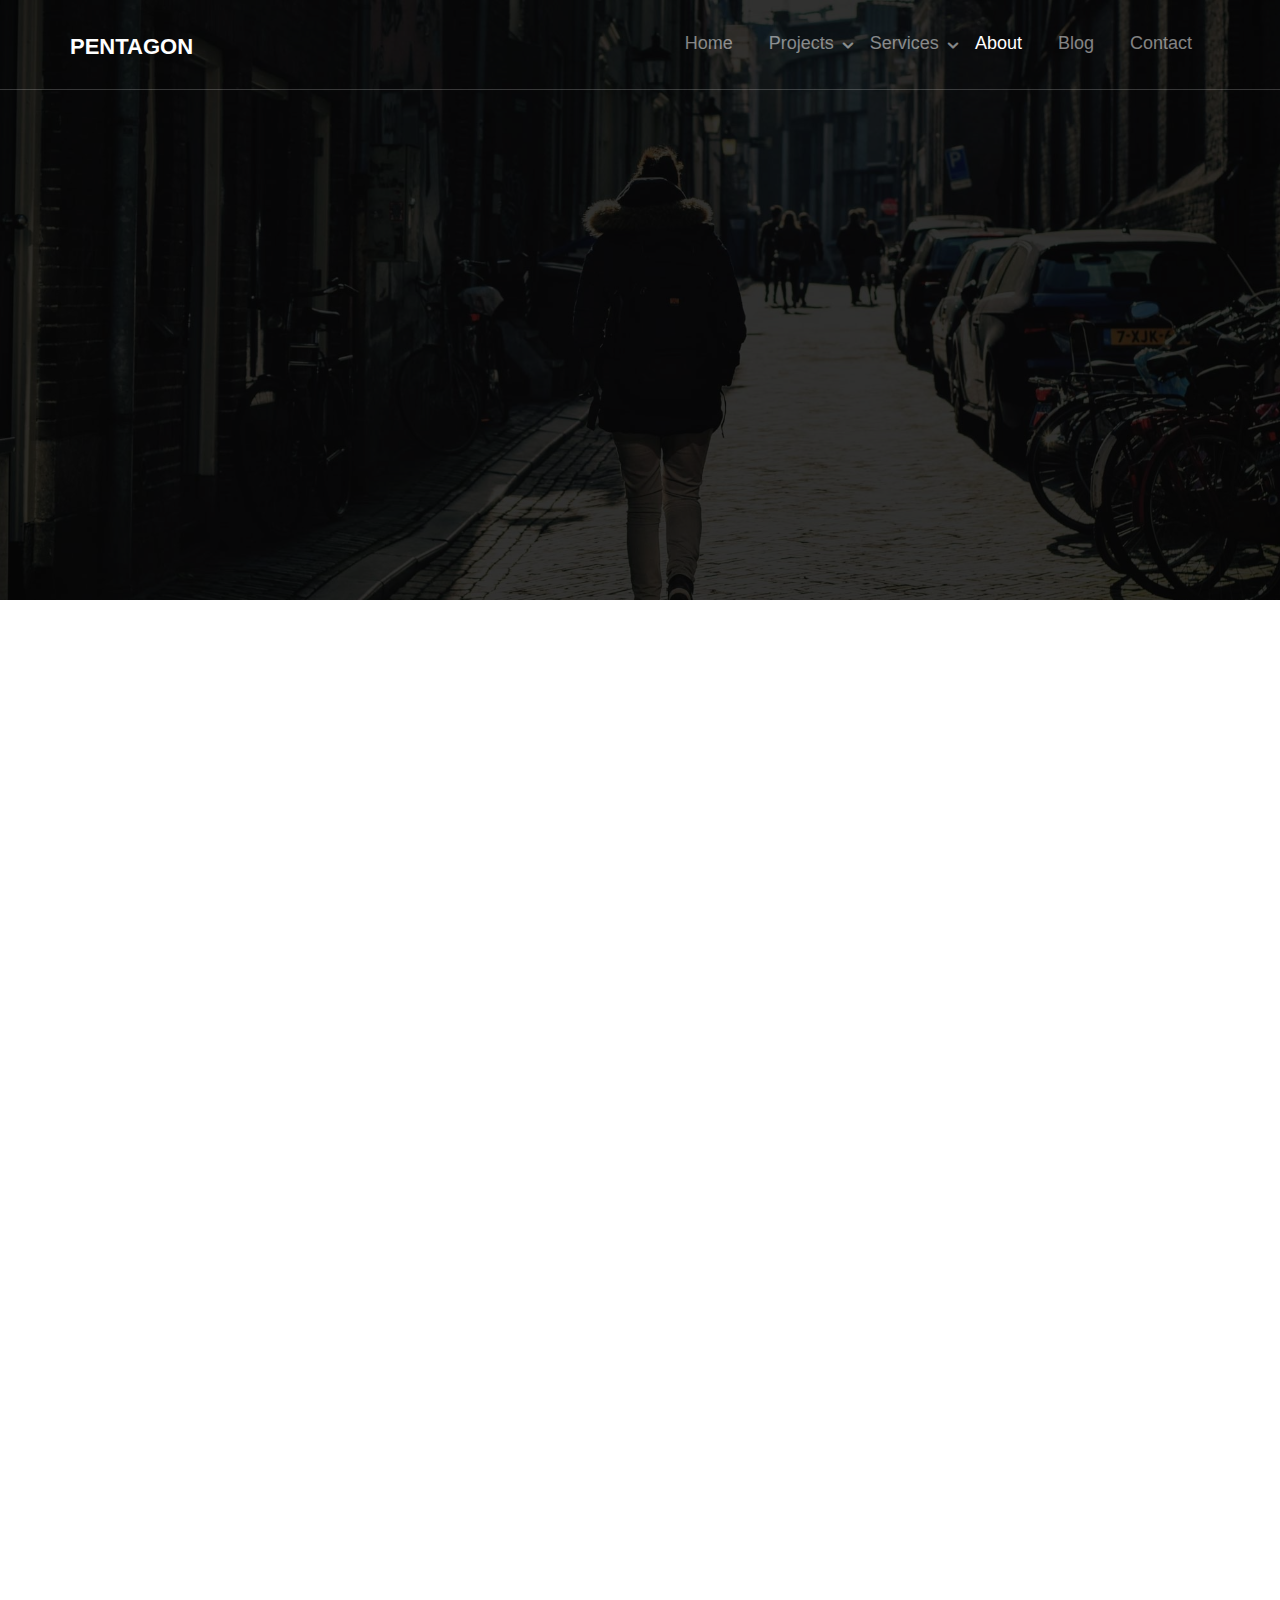
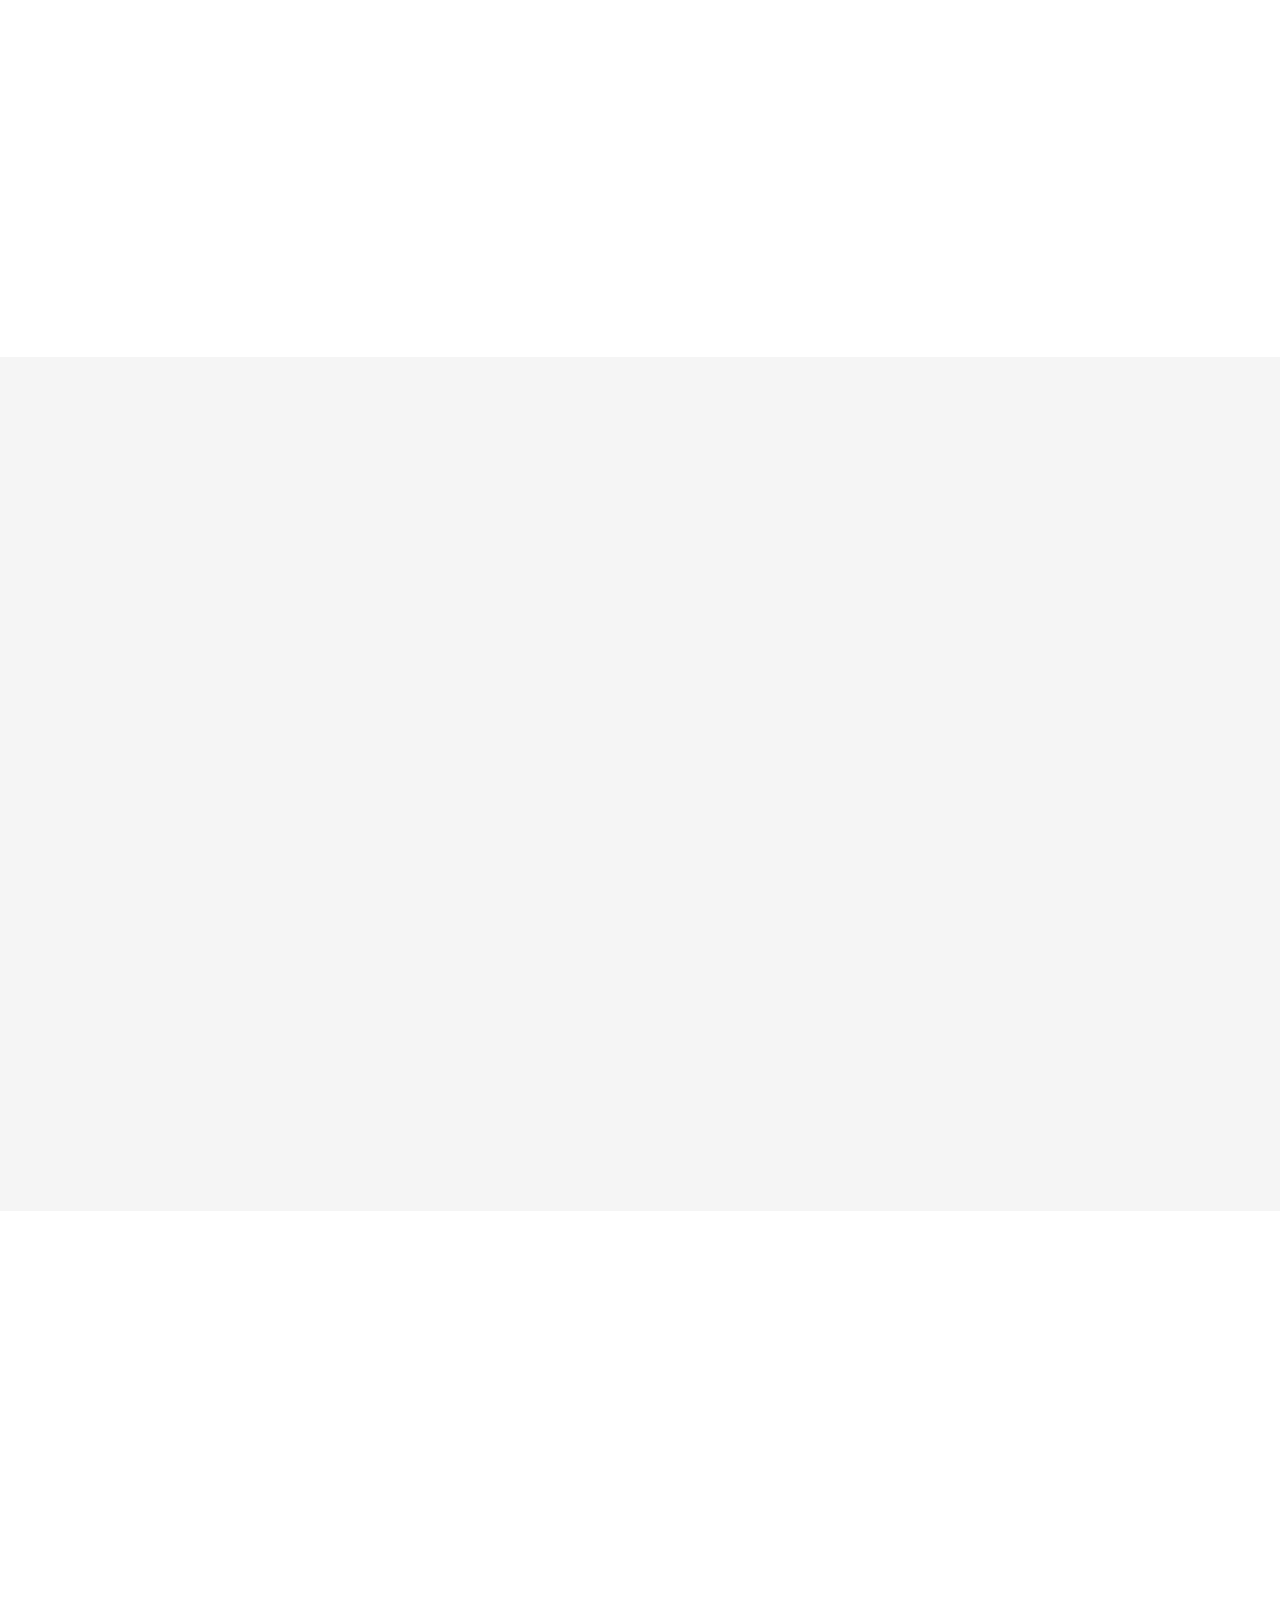
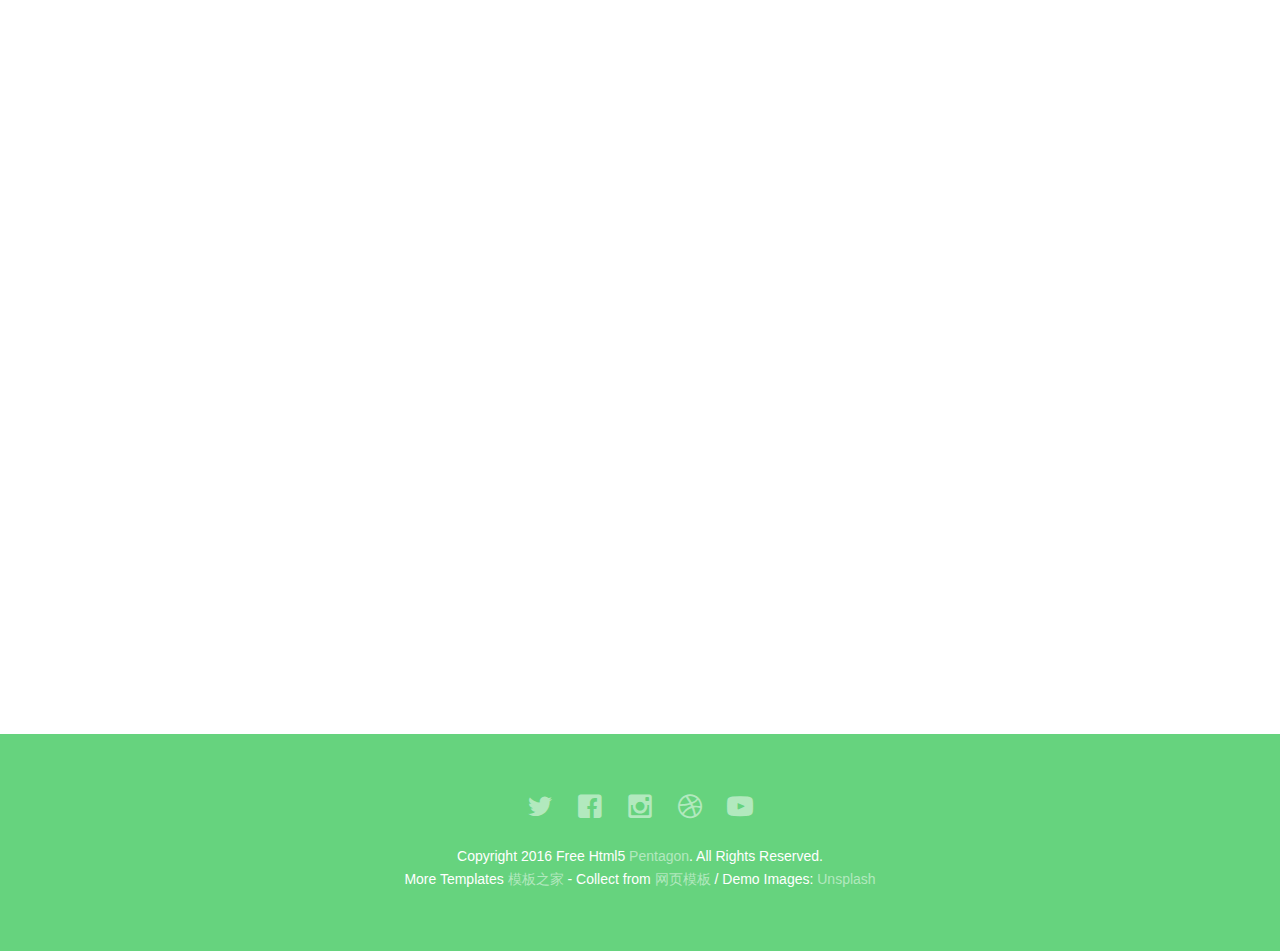
==== about.html @ 74794c1f "2-8-2" ====
<!DOCTYPE html>
<!--[if lt IE 7]>      <html class="no-js lt-ie9 lt-ie8 lt-ie7"> <![endif]-->
<!--[if IE 7]>         <html class="no-js lt-ie9 lt-ie8"> <![endif]-->
<!--[if IE 8]>         <html class="no-js lt-ie9"> <![endif]-->
<!--[if gt IE 8]><!--> <html class="no-js"> <!--<![endif]-->
	<head>
	<meta charset="utf-8">
	<meta http-equiv="X-UA-Compatible" content="IE=edge">
	<title>Pentagon &mdash; 100% Free Fully Responsive HTML5 Template </title>
	<meta name="viewport" content="width=device-width, initial-scale=1">
	<meta name="description" content="Free HTML5 Template by FREEHTML5" />
	<meta name="keywords" content="free html5, free template, free bootstrap, html5, css3, mobile first, responsive" />
	

  

  	<!-- Facebook and Twitter integration -->
	<meta property="og:title" content=""/>
	<meta property="og:image" content=""/>
	<meta property="og:url" content=""/>
	<meta property="og:site_name" content=""/>
	<meta property="og:description" content=""/>
	<meta name="twitter:title" content="" />
	<meta name="twitter:image" content="" />
	<meta name="twitter:url" content="" />
	<meta name="twitter:card" content="" />

	<!-- Place favicon.ico and apple-touch-icon.png in the root directory -->
	<link rel="shortcut icon" href="favicon.ico">

	<link href='https://fonts.googleapis.com/css?family=Source+Sans+Pro:400,700,300' rel='stylesheet' type='text/css'>
	
	<!-- Animate.css -->
	<link rel="stylesheet" href="css/animate.css">
	<!-- Icomoon Icon Fonts-->
	<link rel="stylesheet" href="css/icomoon.css">
	<!-- Bootstrap  -->
	<link rel="stylesheet" href="css/bootstrap.css">
	<!-- Superfish -->
	<link rel="stylesheet" href="css/superfish.css">

	<link rel="stylesheet" href="css/style.css">


	<!-- Modernizr JS -->
	<script src="js/modernizr-2.6.2.min.js"></script>
	<!-- FOR IE9 below -->
	<!--[if lt IE 9]>
	<script src="js/respond.min.js"></script>
	<![endif]-->

	</head>
	<body>
		<div id="fh5co-wrapper">
		<div id="fh5co-page">
		<div id="fh5co-header">
			<header id="fh5co-header-section">
				<div class="container">
					<div class="nav-header">
						<a href="#" class="js-fh5co-nav-toggle fh5co-nav-toggle"><i></i></a>
						<h1 id="fh5co-logo"><a href="index.html">Pentagon</a></h1>
						<!-- START #fh5co-menu-wrap -->
						<nav id="fh5co-menu-wrap" role="navigation">
							<ul class="sf-menu" id="fh5co-primary-menu">
								<li>
									<a href="index.html">Home</a>
								</li>
								<li>
									<a href="portfolio.html" class="fh5co-sub-ddown">Projects</a>
									<ul class="fh5co-sub-menu">
										<li><a href="#/preview/?item=build-free-html5-bootstrap-template" target="_blank">Build</a></li>
										<li><a href="#/preview/?item=work-free-html5-template-bootstrap" target="_blank">Work</a></li>
										<li><a href="#/preview/?item=light-free-html5-template-bootstrap" target="_blank">Light</a></li>
										<li><a href="#/preview/?item=relic-free-html5-template-using-bootstrap" target="_blank">Relic</a></li>
										<li><a href="#/preview/?item=display-free-html5-template-using-bootstrap" target="_blank">Display</a></li>
										<li><a href="#/preview/?item=sprint-free-html5-template-bootstrap" target="_blank">Sprint</a></li>
									</ul>
								</li>
								<li>
									<a href="services.html" class="fh5co-sub-ddown">Services</a>
									 <ul class="fh5co-sub-menu">
									 	<li><a href="left-sidebar.html">Web Development</a></li>
									 	<li><a href="right-sidebar.html">Branding &amp; Identity</a></li>
										<li>
											<a href="#" class="fh5co-sub-ddown">Free HTML5</a>
											<ul class="fh5co-sub-menu">
												<li><a href="#/preview/?item=build-free-html5-bootstrap-template" target="_blank">Build</a></li>
												<li><a href="#/preview/?item=work-free-html5-template-bootstrap" target="_blank">Work</a></li>
												<li><a href="#/preview/?item=light-free-html5-template-bootstrap" target="_blank">Light</a></li>
												<li><a href="#/preview/?item=relic-free-html5-template-using-bootstrap" target="_blank">Relic</a></li>
												<li><a href="#/preview/?item=display-free-html5-template-using-bootstrap" target="_blank">Display</a></li>
												<li><a href="#/preview/?item=sprint-free-html5-template-bootstrap" target="_blank">Sprint</a></li>
											</ul>
										</li>
										<li><a href="#">UI Animation</a></li>
										<li><a href="#">Copywriting</a></li>
										<li><a href="#">Photography</a></li> 
									</ul>
								</li>
								<li class="active"><a href="about.html">About</a></li>
								<li><a href="blog.html">Blog</a></li>
								<li><a href="contact.html">Contact</a></li>
							</ul>
						</nav>
					</div>
				</div>
			</header>
			
		</div>
		

		<div class="fh5co-hero fh5co-hero-2">
			<div class="fh5co-overlay"></div>
			<div class="fh5co-cover fh5co-cover_2 text-center" data-stellar-background-ratio="0.5" style="background-image: url(images/about-image.jpg);">
				<div class="desc animate-box">
					<h2><strong>About</strong> Us</h2>
					<span>Lovely Crafted by <a href="#" target="_blank" class="fh5co-site-name">FREEHTML5.co</a></span>
				</div>
			</div>
		</div>
		<!-- end:header-top -->
		<div id="fh5co-about">
			<div class="container">
				<div class="row">
					<div class="col-md-8 col-md-offset-2 text-center heading-section animate-box">
						<h3>How we started</h3>
						<p>Lorem ipsum dolor sit amet, consectetur adipisicing elit. Velit est facilis maiores, perspiciatis accusamus asperiores sint consequuntur debitis.</p>
					</div>
				</div>
			</div>
			<div class="container">
				<div class="row row-bottom-padded-md">
					<div class="col-md-12 animate-box">
						<figure>
							<img src="images/about-image.jpg" alt="Free HTML5 Bootstrap Template by FREEHTML5.co" class="img-responsive">
						</figure>
					</div>
				</div>
				<div class="row">
					<div class="col-md-8 col-md-offset-2 animate-box">
						<h3>Simple &amp; Humble Beginning</h3>
						<p>Lorem ipsum dolor sit amet, consectetur adipisicing elit. Aut rerum perspiciatis, debitis pariatur atque vitae sed blanditiis nobis sint, reprehenderit quas, natus corrupti! Ipsum cum possimus corporis aut architecto! Delectus enim adipisci quidem possimus voluptates! Aut ut aliquid molestias laudantium.</p>
					</div>
				</div>
			</div>
		</div>
		<!-- END fh5co-about -->
		<div id="fh5co-content-section" class="fh5co-section-gray">
			<div class="container">
				<div class="row">
					<div class="col-md-8 col-md-offset-2 text-center heading-section animate-box">
						<h3>What Others Say</h3>
						<p>Lorem ipsum dolor sit amet, consectetur adipisicing elit. Velit est facilis maiores, perspiciatis accusamus asperiores sint consequuntur debitis.</p>
					</div>
				</div>
			</div>
			<div class="container">
				<div class="row">
					<div class="col-md-4">
						<div class="fh5co-testimonial text-center animate-box">
							<figure>
								<img src="images/person_1.jpg" alt="user">
							</figure>
							<blockquote>
								<p>“Creativity is just connecting things. When you ask creative people how they did something, they feel a little guilty because they didn’t really do it, they just saw something. It seemed obvious to them after a while.”</p>
							</blockquote>
							<span>Steve Jobs, Envision.</span>
						</div>
					</div>
					<div class="col-md-4">
						<div class="fh5co-testimonial text-center animate-box">
							<figure>
								<img src="images/person_2.jpg" alt="user">
							</figure>
							<blockquote>
								<p>“Creativity is just connecting things. When you ask creative people how they did something, they feel a little guilty because they didn’t really do it, they just saw something. It seemed obvious to them after a while.”</p>
							</blockquote>
							<span>Steve Jobs, Apple Inc.</span>
						</div>
					</div>
					<div class="col-md-4">
						<div class="fh5co-testimonial text-center animate-box">
							<figure>
								<img src="images/person_3.jpg" alt="user">
							</figure>
							<blockquote>
								<p>“Creativity is just connecting things. When you ask creative people how they did something, they feel a little guilty because they didn’t really do it, they just saw something. It seemed obvious to them after a while.”</p>
							</blockquote>
							<span>Steve Jobs, Mailchimp.</span>
						</div>
					</div>
				</div>
			</div>
		</div>
		<!-- fh5co-content-section -->
		<div id="fh5co-services-section">
			<div class="container">
				<div class="row">
					<div class="col-md-8 col-md-offset-2 text-center heading-section animate-box">
						<h3>What We Do</h3>
						<p>Lorem ipsum dolor sit amet, consectetur adipisicing elit. Velit est facilis maiores, perspiciatis accusamus asperiores sint consequuntur debitis.</p>
					</div>
				</div>
			</div>
			<div class="container">
				<div class="row text-center">
					<div class="col-md-4 col-sm-4">
						<div class="services animate-box">
							<span><i class="icon-browser"></i></span>
							<h3>Web Development</h3>
							<p>Far far away, behind the word mountains, far from the countries Vokalia and Consonantia, there live the blind texts.</p>
						</div>
					</div>
					<div class="col-md-4 col-sm-4">
						<div class="services animate-box">
							<span><i class="icon-mobile"></i></span>
							<h3>Mobile Apps</h3>
							<p>Far far away, behind the word mountains, far from the countries Vokalia and Consonantia, there live the blind texts.</p>
						</div>
					</div>
					<div class="col-md-4 col-sm-4">
						<div class="services animate-box">
							<span><i class="icon-tools"></i></span>
							<h3>UX Design</h3>
							<p>Far far away, behind the word mountains, far from the countries Vokalia and Consonantia, there live the blind texts.</p>
						</div>
					</div>
					<div class="col-md-4 col-sm-4">
						<div class="services animate-box">
							<span><i class="icon-video"></i></span>
							<h3>Video Editing</h3>
							<p>Far far away, behind the word mountains, far from the countries Vokalia and Consonantia, there live the blind texts.</p>
						</div>
					</div>
					<div class="col-md-4 col-sm-4">
						<div class="services animate-box">
							<span><i class="icon-search"></i></span>
							<h3>SEO Ranking</h3>
							<p>Far far away, behind the word mountains, far from the countries Vokalia and Consonantia, there live the blind texts.</p>
						</div>
					</div>
					<div class="col-md-4 col-sm-4">
						<div class="services animate-box">
							<span><i class="icon-cloud"></i></span>
							<h3>Cloud Based Apps</h3>
							<p>Far far away, behind the word mountains, far from the countries Vokalia and Consonantia, there live the blind texts.</p>
						</div>
					</div>
				</div>
			</div>
		</div>
		<!-- END fh5co-services-section -->
	
		<footer>
			<div id="footer">
				<div class="container">
					<div class="row">
						<div class="col-md-6 col-md-offset-3 text-center">
							<p class="fh5co-social-icons">
								<a href="#"><i class="icon-twitter2"></i></a>
								<a href="#"><i class="icon-facebook2"></i></a>
								<a href="#"><i class="icon-instagram"></i></a>
								<a href="#"><i class="icon-dribbble2"></i></a>
								<a href="#"><i class="icon-youtube"></i></a>
							</p>
							<p>Copyright 2016 Free Html5 <a href="#">Pentagon</a>. All Rights Reserved. <br> More Templates <a href="http://www.cssmoban.com/" target="_blank" title="模板之家">模板之家</a> - Collect from <a href="http://www.cssmoban.com/" title="网页模板" target="_blank">网页模板</a> / Demo Images: <a href="#" target="_blank">Unsplash</a></p>
						</div>
					</div>
				</div>
			</div>
		</footer>
	

	</div>
	<!-- END fh5co-page -->

	</div>
	<!-- END fh5co-wrapper -->

	<!-- jQuery -->


	<script src="js/jquery.min.js"></script>
	<!-- jQuery Easing -->
	<script src="js/jquery.easing.1.3.js"></script>
	<!-- Bootstrap -->
	<script src="js/bootstrap.min.js"></script>
	<!-- Waypoints -->
	<script src="js/jquery.waypoints.min.js"></script>
	<!-- Stellar -->
	<script src="js/jquery.stellar.min.js"></script>
	<!-- Superfish -->
	<script src="js/hoverIntent.js"></script>
	<script src="js/superfish.js"></script>

	<!-- Main JS (Do not remove) -->
	<script src="js/main.js"></script>

	</body>
</html>
---- css/icomoon.css ----
@font-face {
    font-family: 'icomoon';
    src:    url('fonts/icomoon.eot?1oniuf');
    src:    url('fonts/icomoon.eot?1oniuf#iefix') format('embedded-opentype'),
        url('fonts/icomoon.ttf?1oniuf') format('truetype'),
        url('fonts/icomoon.woff?1oniuf') format('woff'),
        url('fonts/icomoon.svg?1oniuf#icomoon') format('svg');
    font-weight: normal;
    font-style: normal;
}

[class^="icon-"], [class*=" icon-"] {
    /* use !important to prevent issues with browser extensions that change fonts */
    font-family: 'icomoon' !important;
    speak: none;
    font-style: normal;
    font-weight: normal;
    font-variant: normal;
    text-transform: none;
    line-height: 1;

    /* Better Font Rendering =========== */
    -webkit-font-smoothing: antialiased;
    -moz-osx-font-smoothing: grayscale;
}

.icon-mobile:before {
    content: "\e000";
}
.icon-laptop:before {
    content: "\e001";
}
.icon-desktop:before {
    content: "\e002";
}
.icon-tablet:before {
    content: "\e003";
}
.icon-phone:before {
    content: "\e004";
}
.icon-document:before {
    content: "\e005";
}
.icon-documents:before {
    content: "\e006";
}
.icon-search:before {
    content: "\e007";
}
.icon-clipboard:before {
    content: "\e008";
}
.icon-newspaper:before {
    content: "\e009";
}
.icon-notebook:before {
    content: "\e00a";
}
.icon-book-open:before {
    content: "\e00b";
}
.icon-browser:before {
    content: "\e00c";
}
.icon-calendar:before {
    content: "\e00d";
}
.icon-presentation:before {
    content: "\e00e";
}
.icon-picture:before {
    content: "\e00f";
}
.icon-pictures:before {
    content: "\e010";
}
.icon-video:before {
    content: "\e011";
}
.icon-camera:before {
    content: "\e012";
}
.icon-printer:before {
    content: "\e013";
}
.icon-toolbox:before {
    content: "\e014";
}
.icon-briefcase:before {
    content: "\e015";
}
.icon-wallet:before {
    content: "\e016";
}
.icon-gift:before {
    content: "\e017";
}
.icon-bargraph:before {
    content: "\e018";
}
.icon-grid:before {
    content: "\e019";
}
.icon-expand:before {
    content: "\e01a";
}
.icon-focus:before {
    content: "\e01b";
}
.icon-edit:before {
    content: "\e01c";
}
.icon-adjustments:before {
    content: "\e01d";
}
.icon-ribbon:before {
    content: "\e01e";
}
.icon-hourglass:before {
    content: "\e01f";
}
.icon-lock:before {
    content: "\e020";
}
.icon-megaphone:before {
    content: "\e021";
}
.icon-shield:before {
    content: "\e022";
}
.icon-trophy:before {
    content: "\e023";
}
.icon-flag:before {
    content: "\e024";
}
.icon-map:before {
    content: "\e025";
}
.icon-puzzle:before {
    content: "\e026";
}
.icon-basket:before {
    content: "\e027";
}
.icon-envelope:before {
    content: "\e028";
}
.icon-streetsign:before {
    content: "\e029";
}
.icon-telescope:before {
    content: "\e02a";
}
.icon-gears:before {
    content: "\e02b";
}
.icon-key:before {
    content: "\e02c";
}
.icon-paperclip:before {
    content: "\e02d";
}
.icon-attachment:before {
    content: "\e02e";
}
.icon-pricetags:before {
    content: "\e02f";
}
.icon-lightbulb:before {
    content: "\e030";
}
.icon-layers:before {
    content: "\e031";
}
.icon-pencil:before {
    content: "\e032";
}
.icon-tools:before {
    content: "\e033";
}
.icon-tools-2:before {
    content: "\e034";
}
.icon-scissors:before {
    content: "\e035";
}
.icon-paintbrush:before {
    content: "\e036";
}
.icon-magnifying-glass:before {
    content: "\e037";
}
.icon-circle-compass:before {
    content: "\e038";
}
.icon-linegraph:before {
    content: "\e039";
}
.icon-mic:before {
    content: "\e03a";
}
.icon-strategy:before {
    content: "\e03b";
}
.icon-beaker:before {
    content: "\e03c";
}
.icon-caution:before {
    content: "\e03d";
}
.icon-recycle:before {
    content: "\e03e";
}
.icon-anchor:before {
    content: "\e03f";
}
.icon-profile-male:before {
    content: "\e040";
}
.icon-profile-female:before {
    content: "\e041";
}
.icon-bike:before {
    content: "\e042";
}
.icon-wine:before {
    content: "\e043";
}
.icon-hotairballoon:before {
    content: "\e044";
}
.icon-globe:before {
    content: "\e045";
}
.icon-genius:before {
    content: "\e046";
}
.icon-map-pin:before {
    content: "\e047";
}
.icon-dial:before {
    content: "\e048";
}
.icon-chat:before {
    content: "\e049";
}
.icon-heart:before {
    content: "\e04a";
}
.icon-cloud:before {
    content: "\e04b";
}
.icon-upload:before {
    content: "\e04c";
}
.icon-download:before {
    content: "\e04d";
}
.icon-target:before {
    content: "\e04e";
}
.icon-hazardous:before {
    content: "\e04f";
}
.icon-piechart:before {
    content: "\e050";
}
.icon-speedometer:before {
    content: "\e051";
}
.icon-global:before {
    content: "\e052";
}
.icon-compass:before {
    content: "\e053";
}
.icon-lifesaver:before {
    content: "\e054";
}
.icon-clock:before {
    content: "\e055";
}
.icon-aperture:before {
    content: "\e056";
}
.icon-quote:before {
    content: "\e057";
}
.icon-scope:before {
    content: "\e058";
}
.icon-alarmclock:before {
    content: "\e059";
}
.icon-refresh:before {
    content: "\e05a";
}
.icon-happy:before {
    content: "\e05b";
}
.icon-sad:before {
    content: "\e05c";
}
.icon-facebook:before {
    content: "\e05d";
}
.icon-twitter:before {
    content: "\e05e";
}
.icon-googleplus:before {
    content: "\e05f";
}
.icon-rss:before {
    content: "\e060";
}
.icon-tumblr:before {
    content: "\e061";
}
.icon-linkedin:before {
    content: "\e062";
}
.icon-dribbble:before {
    content: "\e063";
}
.icon-box2:before {
    content: "\ea82";
}
.icon-write:before {
    content: "\ea83";
}
.icon-clock2:before {
    content: "\ea84";
}
.icon-reply2:before {
    content: "\ea85";
}
.icon-reply-all2:before {
    content: "\ea86";
}
.icon-forward2:before {
    content: "\ea87";
}
.icon-flag2:before {
    content: "\ea88";
}
.icon-search2:before {
    content: "\ea89";
}
.icon-trash2:before {
    content: "\ea8a";
}
.icon-envelope2:before {
    content: "\ea8b";
}
.icon-bubble:before {
    content: "\ea8c";
}
.icon-bubbles:before {
    content: "\ea8d";
}
.icon-user2:before {
    content: "\ea8e";
}
.icon-users2:before {
    content: "\ea8f";
}
.icon-cloud2:before {
    content: "\ea90";
}
.icon-download2:before {
    content: "\ea91";
}
.icon-upload2:before {
    content: "\ea92";
}
.icon-rain:before {
    content: "\ea93";
}
.icon-sun:before {
    content: "\ea94";
}
.icon-moon2:before {
    content: "\ea95";
}
.icon-bell2:before {
    content: "\ea96";
}
.icon-folder2:before {
    content: "\ea97";
}
.icon-pin2:before {
    content: "\ea98";
}
.icon-sound2:before {
    content: "\ea99";
}
.icon-microphone:before {
    content: "\ea9a";
}
.icon-camera2:before {
    content: "\ea9b";
}
.icon-image2:before {
    content: "\ea9c";
}
.icon-cog2:before {
    content: "\ea9d";
}
.icon-calendar2:before {
    content: "\ea9e";
}
.icon-book2:before {
    content: "\ea9f";
}
.icon-map-marker:before {
    content: "\eaa0";
}
.icon-store:before {
    content: "\eaa1";
}
.icon-support:before {
    content: "\eaa2";
}
.icon-tag2:before {
    content: "\eaa3";
}
.icon-heart2:before {
    content: "\eaa4";
}
.icon-video-camera:before {
    content: "\eaa5";
}
.icon-trophy2:before {
    content: "\eaa6";
}
.icon-cart:before {
    content: "\eaa7";
}
.icon-eye2:before {
    content: "\eaa8";
}
.icon-cancel:before {
    content: "\eaa9";
}
.icon-chart:before {
    content: "\eaaa";
}
.icon-target2:before {
    content: "\eaab";
}
.icon-printer2:before {
    content: "\eaac";
}
.icon-location2:before {
    content: "\eaad";
}
.icon-bookmark2:before {
    content: "\eaae";
}
.icon-monitor:before {
    content: "\eaaf";
}
.icon-cross2:before {
    content: "\eab0";
}
.icon-plus2:before {
    content: "\eab1";
}
.icon-left:before {
    content: "\eab2";
}
.icon-up:before {
    content: "\eab3";
}
.icon-browser2:before {
    content: "\eab4";
}
.icon-windows:before {
    content: "\eab5";
}
.icon-switch2:before {
    content: "\eab6";
}
.icon-dashboard:before {
    content: "\eab7";
}
.icon-play:before {
    content: "\eab8";
}
.icon-fast-forward:before {
    content: "\eab9";
}
.icon-next:before {
    content: "\eaba";
}
.icon-refresh2:before {
    content: "\eabb";
}
.icon-film:before {
    content: "\eabc";
}
.icon-home2:before {
    content: "\eabd";
}
.icon-add-to-list:before {
    content: "\e901";
}
.icon-classic-computer:before {
    content: "\e902";
}
.icon-controller-fast-backward:before {
    content: "\e903";
}
.icon-creative-commons-attribution:before {
    content: "\e904";
}
.icon-creative-commons-noderivs:before {
    content: "\e905";
}
.icon-creative-commons-noncommercial-eu:before {
    content: "\e906";
}
.icon-creative-commons-noncommercial-us:before {
    content: "\e907";
}
.icon-creative-commons-public-domain:before {
    content: "\e908";
}
.icon-creative-commons-remix:before {
    content: "\e909";
}
.icon-creative-commons-share:before {
    content: "\e90a";
}
.icon-creative-commons-sharealike:before {
    content: "\e90b";
}
.icon-creative-commons:before {
    content: "\e90c";
}
.icon-document-landscape:before {
    content: "\e90d";
}
.icon-remove-user:before {
    content: "\e90e";
}
.icon-warning:before {
    content: "\e90f";
}
.icon-arrow-bold-down:before {
    content: "\e910";
}
.icon-arrow-bold-left:before {
    content: "\e911";
}
.icon-arrow-bold-right:before {
    content: "\e912";
}
.icon-arrow-bold-up:before {
    content: "\e913";
}
.icon-arrow-down:before {
    content: "\e914";
}
.icon-arrow-left:before {
    content: "\e915";
}
.icon-arrow-long-down:before {
    content: "\e916";
}
.icon-arrow-long-left:before {
    content: "\e917";
}
.icon-arrow-long-right:before {
    content: "\e918";
}
.icon-arrow-long-up:before {
    content: "\e919";
}
.icon-arrow-right:before {
    content: "\e91a";
}
.icon-arrow-up:before {
    content: "\e91b";
}
.icon-arrow-with-circle-down:before {
    content: "\e91c";
}
.icon-arrow-with-circle-left:before {
    content: "\e91d";
}
.icon-arrow-with-circle-right:before {
    content: "\e91e";
}
.icon-arrow-with-circle-up:before {
    content: "\e91f";
}
.icon-bookmark:before {
    content: "\e920";
}
.icon-bookmarks:before {
    content: "\e921";
}
.icon-chevron-down:before {
    content: "\e922";
}
.icon-chevron-left:before {
    content: "\e923";
}
.icon-chevron-right:before {
    content: "\e924";
}
.icon-chevron-small-down:before {
    content: "\e925";
}
.icon-chevron-small-left:before {
    content: "\e926";
}
.icon-chevron-small-right:before {
    content: "\e927";
}
.icon-chevron-small-up:before {
    content: "\e928";
}
.icon-chevron-thin-down:before {
    content: "\e929";
}
.icon-chevron-thin-left:before {
    content: "\e92a";
}
.icon-chevron-thin-right:before {
    content: "\e92b";
}
.icon-chevron-thin-up:before {
    content: "\e92c";
}
.icon-chevron-up:before {
    content: "\e92d";
}
.icon-chevron-with-circle-down:before {
    content: "\e92e";
}
.icon-chevron-with-circle-left:before {
    content: "\e92f";
}
.icon-chevron-with-circle-right:before {
    content: "\e930";
}
.icon-chevron-with-circle-up:before {
    content: "\e931";
}
.icon-cloud3:before {
    content: "\e932";
}
.icon-controller-fast-forward:before {
    content: "\e933";
}
.icon-controller-jump-to-start:before {
    content: "\e934";
}
.icon-controller-next:before {
    content: "\e935";
}
.icon-controller-paus:before {
    content: "\e936";
}
.icon-controller-play:before {
    content: "\e937";
}
.icon-controller-record:before {
    content: "\e938";
}
.icon-controller-stop:before {
    content: "\e939";
}
.icon-controller-volume:before {
    content: "\e93a";
}
.icon-dot-single:before {
    content: "\e93b";
}
.icon-dots-three-horizontal:before {
    content: "\e93c";
}
.icon-dots-three-vertical:before {
    content: "\e93d";
}
.icon-dots-two-horizontal:before {
    content: "\e93e";
}
.icon-dots-two-vertical:before {
    content: "\e93f";
}
.icon-download3:before {
    content: "\e940";
}
.icon-emoji-flirt:before {
    content: "\e941";
}
.icon-flow-branch:before {
    content: "\e942";
}
.icon-flow-cascade:before {
    content: "\e943";
}
.icon-flow-line:before {
    content: "\e944";
}
.icon-flow-parallel:before {
    content: "\e945";
}
.icon-flow-tree:before {
    content: "\e946";
}
.icon-install:before {
    content: "\e947";
}
.icon-layers2:before {
    content: "\e948";
}
.icon-open-book:before {
    content: "\e949";
}
.icon-resize-100:before {
    content: "\e94a";
}
.icon-resize-full-screen:before {
    content: "\e94b";
}
.icon-save:before {
    content: "\e94c";
}
.icon-select-arrows:before {
    content: "\e94d";
}
.icon-sound-mute:before {
    content: "\e94e";
}
.icon-sound:before {
    content: "\e94f";
}
.icon-trash:before {
    content: "\e950";
}
.icon-triangle-down:before {
    content: "\e951";
}
.icon-triangle-left:before {
    content: "\e952";
}
.icon-triangle-right:before {
    content: "\e953";
}
.icon-triangle-up:before {
    content: "\e954";
}
.icon-uninstall:before {
    content: "\e955";
}
.icon-upload-to-cloud:before {
    content: "\e956";
}
.icon-upload3:before {
    content: "\e957";
}
.icon-add-user:before {
    content: "\e958";
}
.icon-address:before {
    content: "\e959";
}
.icon-adjust:before {
    content: "\e95a";
}
.icon-air:before {
    content: "\e95b";
}
.icon-aircraft-landing:before {
    content: "\e95c";
}
.icon-aircraft-take-off:before {
    content: "\e95d";
}
.icon-aircraft:before {
    content: "\e95e";
}
.icon-align-bottom:before {
    content: "\e95f";
}
.icon-align-horizontal-middle:before {
    content: "\e960";
}
.icon-align-left:before {
    content: "\e961";
}
.icon-align-right:before {
    content: "\e962";
}
.icon-align-top:before {
    content: "\e963";
}
.icon-align-vertical-middle:before {
    content: "\e964";
}
.icon-archive:before {
    content: "\e965";
}
.icon-area-graph:before {
    content: "\e966";
}
.icon-attachment2:before {
    content: "\e967";
}
.icon-awareness-ribbon:before {
    content: "\e968";
}
.icon-back-in-time:before {
    content: "\e969";
}
.icon-back:before {
    content: "\e96a";
}
.icon-bar-graph:before {
    content: "\e96b";
}
.icon-battery:before {
    content: "\e96c";
}
.icon-beamed-note:before {
    content: "\e96d";
}
.icon-bell:before {
    content: "\e96e";
}
.icon-blackboard:before {
    content: "\e96f";
}
.icon-block:before {
    content: "\e970";
}
.icon-book:before {
    content: "\e971";
}
.icon-bowl:before {
    content: "\e972";
}
.icon-box:before {
    content: "\e973";
}
.icon-briefcase2:before {
    content: "\e974";
}
.icon-browser3:before {
    content: "\e975";
}
.icon-brush:before {
    content: "\e976";
}
.icon-bucket:before {
    content: "\e977";
}
.icon-cake:before {
    content: "\e978";
}
.icon-calculator:before {
    content: "\e979";
}
.icon-calendar3:before {
    content: "\e97a";
}
.icon-camera3:before {
    content: "\e97b";
}
.icon-ccw:before {
    content: "\e97c";
}
.icon-chat2:before {
    content: "\e97d";
}
.icon-check:before {
    content: "\e97e";
}
.icon-circle-with-cross:before {
    content: "\e97f";
}
.icon-circle-with-minus:before {
    content: "\e980";
}
.icon-circle-with-plus:before {
    content: "\e981";
}
.icon-circle:before {
    content: "\e982";
}
.icon-circular-graph:before {
    content: "\e983";
}
.icon-clapperboard:before {
    content: "\e984";
}
.icon-clipboard2:before {
    content: "\e985";
}
.icon-clock3:before {
    content: "\e986";
}
.icon-code:before {
    content: "\e987";
}
.icon-cog:before {
    content: "\e988";
}
.icon-colours:before {
    content: "\e989";
}
.icon-compass2:before {
    content: "\e98a";
}
.icon-copy:before {
    content: "\e98b";
}
.icon-credit-card:before {
    content: "\e98c";
}
.icon-credit:before {
    content: "\e98d";
}
.icon-cross:before {
    content: "\e98e";
}
.icon-cup:before {
    content: "\e98f";
}
.icon-cw:before {
    content: "\e990";
}
.icon-cycle:before {
    content: "\e991";
}
.icon-database:before {
    content: "\e992";
}
.icon-dial-pad:before {
    content: "\e993";
}
.icon-direction:before {
    content: "\e994";
}
.icon-document2:before {
    content: "\e995";
}
.icon-documents2:before {
    content: "\e996";
}
.icon-drink:before {
    content: "\e997";
}
.icon-drive:before {
    content: "\e998";
}
.icon-drop:before {
    content: "\e999";
}
.icon-edit2:before {
    content: "\e99a";
}
.icon-email:before {
    content: "\e99b";
}
.icon-emoji-happy:before {
    content: "\e99c";
}
.icon-emoji-neutral:before {
    content: "\e99d";
}
.icon-emoji-sad:before {
    content: "\e99e";
}
.icon-erase:before {
    content: "\e99f";
}
.icon-eraser:before {
    content: "\e9a0";
}
.icon-export:before {
    content: "\e9a1";
}
.icon-eye:before {
    content: "\e9a2";
}
.icon-feather:before {
    content: "\e9a3";
}
.icon-flag3:before {
    content: "\e9a4";
}
.icon-flash:before {
    content: "\e9a5";
}
.icon-flashlight:before {
    content: "\e9a6";
}
.icon-flat-brush:before {
    content: "\e9a7";
}
.icon-folder-images:before {
    content: "\e9a8";
}
.icon-folder-music:before {
    content: "\e9a9";
}
.icon-folder-video:before {
    content: "\e9aa";
}
.icon-folder:before {
    content: "\e9ab";
}
.icon-forward:before {
    content: "\e9ac";
}
.icon-funnel:before {
    content: "\e9ad";
}
.icon-game-controller:before {
    content: "\e9ae";
}
.icon-gauge:before {
    content: "\e9af";
}
.icon-globe2:before {
    content: "\e9b0";
}
.icon-graduation-cap:before {
    content: "\e9b1";
}
.icon-grid2:before {
    content: "\e9b2";
}
.icon-hair-cross:before {
    content: "\e9b3";
}
.icon-hand:before {
    content: "\e9b4";
}
.icon-heart-outlined:before {
    content: "\e9b5";
}
.icon-heart3:before {
    content: "\e9b6";
}
.icon-help-with-circle:before {
    content: "\e9b7";
}
.icon-help:before {
    content: "\e9b8";
}
.icon-home:before {
    content: "\e9b9";
}
.icon-hour-glass:before {
    content: "\e9ba";
}
.icon-image-inverted:before {
    content: "\e9bb";
}
.icon-image:before {
    content: "\e9bc";
}
.icon-images:before {
    content: "\e9bd";
}
.icon-inbox:before {
    content: "\e9be";
}
.icon-infinity:before {
    content: "\e9bf";
}
.icon-info-with-circle:before {
    content: "\e9c0";
}
.icon-info:before {
    content: "\e9c1";
}
.icon-key2:before {
    content: "\e9c2";
}
.icon-keyboard:before {
    content: "\e9c3";
}
.icon-lab-flask:before {
    content: "\e9c4";
}
.icon-landline:before {
    content: "\e9c5";
}
.icon-language:before {
    content: "\e9c6";
}
.icon-laptop2:before {
    content: "\e9c7";
}
.icon-leaf:before {
    content: "\e9c8";
}
.icon-level-down:before {
    content: "\e9c9";
}
.icon-level-up:before {
    content: "\e9ca";
}
.icon-lifebuoy:before {
    content: "\e9cb";
}
.icon-light-bulb:before {
    content: "\e9cc";
}
.icon-light-down:before {
    content: "\e9cd";
}
.icon-light-up:before {
    content: "\e9ce";
}
.icon-line-graph:before {
    content: "\e9cf";
}
.icon-link:before {
    content: "\e9d0";
}
.icon-list:before {
    content: "\e9d1";
}
.icon-location-pin:before {
    content: "\e9d2";
}
.icon-location:before {
    content: "\e9d3";
}
.icon-lock-open:before {
    content: "\e9d4";
}
.icon-lock2:before {
    content: "\e9d5";
}
.icon-log-out:before {
    content: "\e9d6";
}
.icon-login:before {
    content: "\e9d7";
}
.icon-loop:before {
    content: "\e9d8";
}
.icon-magnet:before {
    content: "\e9d9";
}
.icon-magnifying-glass2:before {
    content: "\e9da";
}
.icon-mail:before {
    content: "\e9db";
}
.icon-man:before {
    content: "\e9dc";
}
.icon-map2:before {
    content: "\e9dd";
}
.icon-mask:before {
    content: "\e9de";
}
.icon-medal:before {
    content: "\e9df";
}
.icon-megaphone2:before {
    content: "\e9e0";
}
.icon-menu:before {
    content: "\e9e1";
}
.icon-message:before {
    content: "\e9e2";
}
.icon-mic2:before {
    content: "\e9e3";
}
.icon-minus:before {
    content: "\e9e4";
}
.icon-mobile2:before {
    content: "\e9e5";
}
.icon-modern-mic:before {
    content: "\e9e6";
}
.icon-moon:before {
    content: "\e9e7";
}
.icon-mouse:before {
    content: "\e9e8";
}
.icon-music:before {
    content: "\e9e9";
}
.icon-network:before {
    content: "\e9ea";
}
.icon-new-message:before {
    content: "\e9eb";
}
.icon-new:before {
    content: "\e9ec";
}
.icon-news:before {
    content: "\e9ed";
}
.icon-note:before {
    content: "\e9ee";
}
.icon-notification:before {
    content: "\e9ef";
}
.icon-old-mobile:before {
    content: "\e9f0";
}
.icon-old-phone:before {
    content: "\e9f1";
}
.icon-palette:before {
    content: "\e9f2";
}
.icon-paper-plane:before {
    content: "\e9f3";
}
.icon-pencil2:before {
    content: "\e9f4";
}
.icon-phone2:before {
    content: "\e9f5";
}
.icon-pie-chart:before {
    content: "\e9f6";
}
.icon-pin:before {
    content: "\e9f7";
}
.icon-plus:before {
    content: "\e9f8";
}
.icon-popup:before {
    content: "\e9f9";
}
.icon-power-plug:before {
    content: "\e9fa";
}
.icon-price-ribbon:before {
    content: "\e9fb";
}
.icon-price-tag:before {
    content: "\e9fc";
}
.icon-print:before {
    content: "\e9fd";
}
.icon-progress-empty:before {
    content: "\e9fe";
}
.icon-progress-full:before {
    content: "\e9ff";
}
.icon-progress-one:before {
    content: "\ea00";
}
.icon-progress-two:before {
    content: "\ea01";
}
.icon-publish:before {
    content: "\ea02";
}
.icon-quote2:before {
    content: "\ea03";
}
.icon-radio:before {
    content: "\ea04";
}
.icon-reply-all:before {
    content: "\ea05";
}
.icon-reply:before {
    content: "\ea06";
}
.icon-retweet:before {
    content: "\ea07";
}
.icon-rocket:before {
    content: "\ea08";
}
.icon-round-brush:before {
    content: "\ea09";
}
.icon-rss2:before {
    content: "\ea0a";
}
.icon-ruler:before {
    content: "\ea0b";
}
.icon-scissors2:before {
    content: "\ea0c";
}
.icon-share-alternitive:before {
    content: "\ea0d";
}
.icon-share:before {
    content: "\ea0e";
}
.icon-shareable:before {
    content: "\ea0f";
}
.icon-shield2:before {
    content: "\ea10";
}
.icon-shop:before {
    content: "\ea11";
}
.icon-shopping-bag:before {
    content: "\ea12";
}
.icon-shopping-basket:before {
    content: "\ea13";
}
.icon-shopping-cart:before {
    content: "\ea14";
}
.icon-shuffle:before {
    content: "\ea15";
}
.icon-signal:before {
    content: "\ea16";
}
.icon-sound-mix:before {
    content: "\ea17";
}
.icon-sports-club:before {
    content: "\ea18";
}
.icon-spreadsheet:before {
    content: "\ea19";
}
.icon-squared-cross:before {
    content: "\ea1a";
}
.icon-squared-minus:before {
    content: "\ea1b";
}
.icon-squared-plus:before {
    content: "\ea1c";
}
.icon-star-outlined:before {
    content: "\ea1d";
}
.icon-star:before {
    content: "\ea1e";
}
.icon-stopwatch:before {
    content: "\ea1f";
}
.icon-suitcase:before {
    content: "\ea20";
}
.icon-swap:before {
    content: "\ea21";
}
.icon-sweden:before {
    content: "\ea22";
}
.icon-switch:before {
    content: "\ea23";
}
.icon-tablet2:before {
    content: "\ea24";
}
.icon-tag:before {
    content: "\ea25";
}
.icon-text-document-inverted:before {
    content: "\ea26";
}
.icon-text-document:before {
    content: "\ea27";
}
.icon-text:before {
    content: "\ea28";
}
.icon-thermometer:before {
    content: "\ea29";
}
.icon-thumbs-down:before {
    content: "\ea2a";
}
.icon-thumbs-up:before {
    content: "\ea2b";
}
.icon-thunder-cloud:before {
    content: "\ea2c";
}
.icon-ticket:before {
    content: "\ea2d";
}
.icon-time-slot:before {
    content: "\ea2e";
}
.icon-tools2:before {
    content: "\ea2f";
}
.icon-traffic-cone:before {
    content: "\ea30";
}
.icon-tree:before {
    content: "\ea31";
}
.icon-trophy3:before {
    content: "\ea32";
}
.icon-tv:before {
    content: "\ea33";
}
.icon-typing:before {
    content: "\ea34";
}
.icon-unread:before {
    content: "\ea35";
}
.icon-untag:before {
    content: "\ea36";
}
.icon-user:before {
    content: "\ea37";
}
.icon-users:before {
    content: "\ea38";
}
.icon-v-card:before {
    content: "\ea39";
}
.icon-video2:before {
    content: "\ea3a";
}
.icon-vinyl:before {
    content: "\ea3b";
}
.icon-voicemail:before {
    content: "\ea3c";
}
.icon-wallet2:before {
    content: "\ea3d";
}
.icon-water:before {
    content: "\ea3e";
}
.icon-500px-with-circle:before {
    content: "\ea3f";
}
.icon-500px:before {
    content: "\ea40";
}
.icon-basecamp:before {
    content: "\ea41";
}
.icon-behance:before {
    content: "\ea42";
}
.icon-creative-cloud:before {
    content: "\ea43";
}
.icon-dropbox:before {
    content: "\ea44";
}
.icon-evernote:before {
    content: "\ea45";
}
.icon-flattr:before {
    content: "\ea46";
}
.icon-foursquare:before {
    content: "\ea47";
}
.icon-google-drive:before {
    content: "\ea48";
}
.icon-google-hangouts:before {
    content: "\ea49";
}
.icon-grooveshark:before {
    content: "\ea4a";
}
.icon-icloud:before {
    content: "\ea4b";
}
.icon-mixi:before {
    content: "\ea4c";
}
.icon-onedrive:before {
    content: "\ea4d";
}
.icon-paypal:before {
    content: "\ea4e";
}
.icon-picasa:before {
    content: "\ea4f";
}
.icon-qq:before {
    content: "\ea50";
}
.icon-rdio-with-circle:before {
    content: "\ea51";
}
.icon-renren:before {
    content: "\ea52";
}
.icon-scribd:before {
    content: "\ea53";
}
.icon-sina-weibo:before {
    content: "\ea54";
}
.icon-skype-with-circle:before {
    content: "\ea55";
}
.icon-skype:before {
    content: "\ea56";
}
.icon-slideshare:before {
    content: "\ea57";
}
.icon-smashing:before {
    content: "\ea58";
}
.icon-soundcloud:before {
    content: "\ea59";
}
.icon-spotify-with-circle:before {
    content: "\ea5a";
}
.icon-spotify:before {
    content: "\ea5b";
}
.icon-swarm:before {
    content: "\ea5c";
}
.icon-vine-with-circle:before {
    content: "\ea5d";
}
.icon-vine:before {
    content: "\ea5e";
}
.icon-vk-alternitive:before {
    content: "\ea5f";
}
.icon-vk-with-circle:before {
    content: "\ea60";
}
.icon-vk:before {
    content: "\ea61";
}
.icon-xing-with-circle:before {
    content: "\ea62";
}
.icon-xing:before {
    content: "\ea63";
}
.icon-yelp:before {
    content: "\ea64";
}
.icon-dribbble-with-circle:before {
    content: "\ea65";
}
.icon-dribbble2:before {
    content: "\ea66";
}
.icon-facebook-with-circle:before {
    content: "\ea67";
}
.icon-facebook2:before {
    content: "\ea68";
}
.icon-flickr-with-circle:before {
    content: "\ea69";
}
.icon-flickr:before {
    content: "\ea6a";
}
.icon-github-with-circle:before {
    content: "\ea6b";
}
.icon-github:before {
    content: "\ea6c";
}
.icon-google-with-circle:before {
    content: "\ea6d";
}
.icon-google:before {
    content: "\ea6e";
}
.icon-instagram-with-circle:before {
    content: "\ea6f";
}
.icon-instagram:before {
    content: "\ea70";
}
.icon-lastfm-with-circle:before {
    content: "\ea71";
}
.icon-lastfm:before {
    content: "\ea72";
}
.icon-linkedin-with-circle:before {
    content: "\ea73";
}
.icon-linkedin2:before {
    content: "\ea74";
}
.icon-pinterest-with-circle:before {
    content: "\ea75";
}
.icon-pinterest:before {
    content: "\ea76";
}
.icon-rdio:before {
    content: "\ea77";
}
.icon-stumbleupon-with-circle:before {
    content: "\ea78";
}
.icon-stumbleupon:before {
    content: "\ea79";
}
.icon-tumblr-with-circle:before {
    content: "\ea7a";
}
.icon-tumblr2:before {
    content: "\ea7b";
}
.icon-twitter-with-circle:before {
    content: "\ea7c";
}
.icon-twitter2:before {
    content: "\ea7d";
}
.icon-vimeo-with-circle:before {
    content: "\ea7e";
}
.icon-vimeo:before {
    content: "\ea7f";
}
.icon-youtube-with-circle:before {
    content: "\ea80";
}
.icon-youtube:before {
    content: "\ea81";
}
.icon-home3:before {
    content: "\eabe";
}
.icon-home22:before {
    content: "\eabf";
}
.icon-home32:before {
    content: "\eac0";
}
.icon-office:before {
    content: "\eac1";
}
.icon-newspaper2:before {
    content: "\eac2";
}
.icon-pencil3:before {
    content: "\eac3";
}
.icon-pencil22:before {
    content: "\eac4";
}
.icon-quill:before {
    content: "\eac5";
}
.icon-pen:before {
    content: "\eac6";
}
.icon-blog:before {
    content: "\eac7";
}
.icon-eyedropper:before {
    content: "\eac8";
}
.icon-droplet:before {
    content: "\eac9";
}
.icon-paint-format:before {
    content: "\eaca";
}
.icon-image3:before {
    content: "\eacb";
}
.icon-images2:before {
    content: "\eacc";
}
.icon-camera4:before {
    content: "\eacd";
}
.icon-headphones:before {
    content: "\eace";
}
.icon-music2:before {
    content: "\eacf";
}
.icon-play2:before {
    content: "\ead0";
}
.icon-film2:before {
    content: "\ead1";
}
.icon-video-camera2:before {
    content: "\ead2";
}
.icon-dice:before {
    content: "\ead3";
}
.icon-pacman:before {
    content: "\ead4";
}
.icon-spades:before {
    content: "\ead5";
}
.icon-clubs:before {
    content: "\ead6";
}
.icon-diamonds:before {
    content: "\ead7";
}
.icon-bullhorn:before {
    content: "\ead8";
}
.icon-connection:before {
    content: "\ead9";
}
.icon-podcast:before {
    content: "\eada";
}
.icon-feed:before {
    content: "\eadb";
}
.icon-mic3:before {
    content: "\eadc";
}
.icon-book3:before {
    content: "\eadd";
}
.icon-books:before {
    content: "\eade";
}
.icon-library:before {
    content: "\eadf";
}
.icon-file-text:before {
    content: "\eae0";
}
.icon-profile:before {
    content: "\eae1";
}
.icon-file-empty:before {
    content: "\eae2";
}
.icon-files-empty:before {
    content: "\eae3";
}
.icon-file-text2:before {
    content: "\eae4";
}
.icon-file-picture:before {
    content: "\eae5";
}
.icon-file-music:before {
    content: "\eae6";
}
.icon-file-play:before {
    content: "\eae7";
}
.icon-file-video:before {
    content: "\eae8";
}
.icon-file-zip:before {
    content: "\eae9";
}
.icon-copy2:before {
    content: "\eaea";
}
.icon-paste:before {
    content: "\eaeb";
}
.icon-stack:before {
    content: "\eaec";
}
.icon-folder3:before {
    content: "\eaed";
}
.icon-folder-open:before {
    content: "\eaee";
}
.icon-folder-plus:before {
    content: "\eaef";
}
.icon-folder-minus:before {
    content: "\eaf0";
}
.icon-folder-download:before {
    content: "\eaf1";
}
.icon-folder-upload:before {
    content: "\eaf2";
}
.icon-price-tag2:before {
    content: "\eaf3";
}
.icon-price-tags:before {
    content: "\eaf4";
}
.icon-barcode:before {
    content: "\eaf5";
}
.icon-qrcode:before {
    content: "\eaf6";
}
.icon-ticket2:before {
    content: "\eaf7";
}
.icon-cart2:before {
    content: "\eaf8";
}
.icon-coin-dollar:before {
    content: "\eaf9";
}
.icon-coin-euro:before {
    content: "\eafa";
}
.icon-coin-pound:before {
    content: "\eafb";
}
.icon-coin-yen:before {
    content: "\eafc";
}
.icon-credit-card2:before {
    content: "\eafd";
}
.icon-calculator2:before {
    content: "\eafe";
}
.icon-lifebuoy2:before {
    content: "\eaff";
}
.icon-phone3:before {
    content: "\eb00";
}
.icon-phone-hang-up:before {
    content: "\eb01";
}
.icon-address-book:before {
    content: "\eb02";
}
.icon-envelop:before {
    content: "\eb03";
}
.icon-pushpin:before {
    content: "\eb04";
}
.icon-location3:before {
    content: "\eb05";
}
.icon-location22:before {
    content: "\eb06";
}
.icon-compass3:before {
    content: "\eb07";
}
.icon-compass22:before {
    content: "\eb08";
}
.icon-map3:before {
    content: "\eb09";
}
.icon-map22:before {
    content: "\eb0a";
}
.icon-history:before {
    content: "\eb0b";
}
.icon-clock4:before {
    content: "\eb0c";
}
.icon-clock22:before {
    content: "\eb0d";
}
.icon-alarm:before {
    content: "\eb0e";
}
.icon-bell3:before {
    content: "\eb0f";
}
.icon-stopwatch2:before {
    content: "\eb10";
}
.icon-calendar4:before {
    content: "\eb11";
}
.icon-printer3:before {
    content: "\eb12";
}
.icon-keyboard2:before {
    content: "\eb13";
}
.icon-display:before {
    content: "\eb14";
}
.icon-laptop3:before {
    content: "\eb15";
}
.icon-mobile3:before {
    content: "\eb16";
}
.icon-mobile22:before {
    content: "\eb17";
}
.icon-tablet3:before {
    content: "\eb18";
}
.icon-tv2:before {
    content: "\eb19";
}
.icon-drawer:before {
    content: "\eb1a";
}
.icon-drawer2:before {
    content: "\eb1b";
}
.icon-box-add:before {
    content: "\eb1c";
}
.icon-box-remove:before {
    content: "\eb1d";
}
.icon-download4:before {
    content: "\eb1e";
}
.icon-upload4:before {
    content: "\eb1f";
}
.icon-floppy-disk:before {
    content: "\eb20";
}
.icon-drive2:before {
    content: "\eb21";
}
.icon-database2:before {
    content: "\eb22";
}
.icon-undo:before {
    content: "\eb23";
}
.icon-redo:before {
    content: "\eb24";
}
.icon-undo2:before {
    content: "\eb25";
}
.icon-redo2:before {
    content: "\eb26";
}
.icon-forward3:before {
    content: "\eb27";
}
.icon-reply3:before {
    content: "\eb28";
}
.icon-bubble2:before {
    content: "\eb29";
}
.icon-bubbles2:before {
    content: "\eb2a";
}
.icon-bubbles22:before {
    content: "\eb2b";
}
.icon-bubble22:before {
    content: "\eb2c";
}
.icon-bubbles3:before {
    content: "\eb2d";
}
.icon-bubbles4:before {
    content: "\eb2e";
}
.icon-user3:before {
    content: "\eb2f";
}
.icon-users3:before {
    content: "\eb30";
}
.icon-user-plus:before {
    content: "\eb31";
}
.icon-user-minus:before {
    content: "\eb32";
}
.icon-user-check:before {
    content: "\eb33";
}
.icon-user-tie:before {
    content: "\eb34";
}
.icon-quotes-left:before {
    content: "\eb35";
}
.icon-quotes-right:before {
    content: "\eb36";
}
.icon-hour-glass2:before {
    content: "\eb37";
}
.icon-spinner:before {
    content: "\eb38";
}
.icon-spinner2:before {
    content: "\eb39";
}
.icon-spinner3:before {
    content: "\eb3a";
}
.icon-spinner4:before {
    content: "\eb3b";
}
.icon-spinner5:before {
    content: "\eb3c";
}
.icon-spinner6:before {
    content: "\eb3d";
}
.icon-spinner7:before {
    content: "\eb3e";
}
.icon-spinner8:before {
    content: "\eb3f";
}
.icon-spinner9:before {
    content: "\eb40";
}
.icon-spinner10:before {
    content: "\eb41";
}
.icon-spinner11:before {
    content: "\eb42";
}
.icon-binoculars:before {
    content: "\eb43";
}
.icon-search3:before {
    content: "\eb44";
}
.icon-zoom-in:before {
    content: "\eb45";
}
.icon-zoom-out:before {
    content: "\eb46";
}
.icon-enlarge:before {
    content: "\eb47";
}
.icon-shrink:before {
    content: "\eb48";
}
.icon-enlarge2:before {
    content: "\eb49";
}
.icon-shrink2:before {
    content: "\eb4a";
}
.icon-key3:before {
    content: "\eb4b";
}
.icon-key22:before {
    content: "\eb4c";
}
.icon-lock3:before {
    content: "\eb4d";
}
.icon-unlocked:before {
    content: "\eb4e";
}
.icon-wrench:before {
    content: "\eb4f";
}
.icon-equalizer:before {
    content: "\eb50";
}
.icon-equalizer2:before {
    content: "\eb51";
}
.icon-cog3:before {
    content: "\eb52";
}
.icon-cogs:before {
    content: "\eb53";
}
.icon-hammer:before {
    content: "\eb54";
}
.icon-magic-wand:before {
    content: "\eb55";
}
.icon-aid-kit:before {
    content: "\eb56";
}
.icon-bug:before {
    content: "\eb57";
}
.icon-pie-chart2:before {
    content: "\eb58";
}
.icon-stats-dots:before {
    content: "\eb59";
}
.icon-stats-bars:before {
    content: "\eb5a";
}
.icon-stats-bars2:before {
    content: "\eb5b";
}
.icon-trophy4:before {
    content: "\eb5c";
}
.icon-gift2:before {
    content: "\eb5d";
}
.icon-glass:before {
    content: "\eb5e";
}
.icon-glass2:before {
    content: "\eb5f";
}
.icon-mug:before {
    content: "\eb60";
}
.icon-spoon-knife:before {
    content: "\eb61";
}
.icon-leaf2:before {
    content: "\eb62";
}
.icon-rocket2:before {
    content: "\eb63";
}
.icon-meter:before {
    content: "\eb64";
}
.icon-meter2:before {
    content: "\eb65";
}
.icon-hammer2:before {
    content: "\eb66";
}
.icon-fire:before {
    content: "\eb67";
}
.icon-lab:before {
    content: "\eb68";
}
.icon-magnet2:before {
    content: "\eb69";
}
.icon-bin:before {
    content: "\eb6a";
}
.icon-bin2:before {
    content: "\eb6b";
}
.icon-briefcase3:before {
    content: "\eb6c";
}
.icon-airplane:before {
    content: "\eb6d";
}
.icon-truck:before {
    content: "\eb6e";
}
.icon-road:before {
    content: "\eb6f";
}
.icon-accessibility:before {
    content: "\eb70";
}
.icon-target3:before {
    content: "\eb71";
}
.icon-shield3:before {
    content: "\eb72";
}
.icon-power:before {
    content: "\eb73";
}
.icon-switch3:before {
    content: "\eb74";
}
.icon-power-cord:before {
    content: "\eb75";
}
.icon-clipboard3:before {
    content: "\eb76";
}
.icon-list-numbered:before {
    content: "\eb77";
}
.icon-list2:before {
    content: "\eb78";
}
.icon-list22:before {
    content: "\eb79";
}
.icon-tree2:before {
    content: "\eb7a";
}
.icon-menu2:before {
    content: "\eb7b";
}
.icon-menu22:before {
    content: "\eb7c";
}
.icon-menu3:before {
    content: "\eb7d";
}
.icon-menu4:before {
    content: "\eb7e";
}
.icon-cloud4:before {
    content: "\eb7f";
}
.icon-cloud-download:before {
    content: "\eb80";
}
.icon-cloud-upload:before {
    content: "\eb81";
}
.icon-cloud-check:before {
    content: "\eb82";
}
.icon-download22:before {
    content: "\eb83";
}
.icon-upload22:before {
    content: "\eb84";
}
.icon-download32:before {
    content: "\eb85";
}
.icon-upload32:before {
    content: "\eb86";
}
.icon-sphere:before {
    content: "\eb87";
}
.icon-earth:before {
    content: "\eb88";
}
.icon-link2:before {
    content: "\eb89";
}
.icon-flag4:before {
    content: "\eb8a";
}
.icon-attachment3:before {
    content: "\eb8b";
}
.icon-eye3:before {
    content: "\eb8c";
}
.icon-eye-plus:before {
    content: "\eb8d";
}
.icon-eye-minus:before {
    content: "\eb8e";
}
.icon-eye-blocked:before {
    content: "\eb8f";
}
.icon-bookmark3:before {
    content: "\eb90";
}
.icon-bookmarks2:before {
    content: "\eb91";
}
.icon-sun2:before {
    content: "\eb92";
}
.icon-contrast:before {
    content: "\eb93";
}
.icon-brightness-contrast:before {
    content: "\eb94";
}
.icon-star-empty:before {
    content: "\eb95";
}
.icon-star-half:before {
    content: "\eb96";
}
.icon-star-full:before {
    content: "\eb97";
}
.icon-heart4:before {
    content: "\eb98";
}
.icon-heart-broken:before {
    content: "\eb99";
}
.icon-man2:before {
    content: "\eb9a";
}
.icon-woman:before {
    content: "\eb9b";
}
.icon-man-woman:before {
    content: "\eb9c";
}
.icon-happy2:before {
    content: "\eb9d";
}
.icon-happy22:before {
    content: "\eb9e";
}
.icon-smile:before {
    content: "\eb9f";
}
.icon-smile2:before {
    content: "\eba0";
}
.icon-tongue:before {
    content: "\eba1";
}
.icon-tongue2:before {
    content: "\eba2";
}
.icon-sad2:before {
    content: "\eba3";
}
.icon-sad22:before {
    content: "\eba4";
}
.icon-wink:before {
    content: "\eba5";
}
.icon-wink2:before {
    content: "\eba6";
}
.icon-grin:before {
    content: "\eba7";
}
.icon-grin2:before {
    content: "\eba8";
}
.icon-cool:before {
    content: "\eba9";
}
.icon-cool2:before {
    content: "\ebaa";
}
.icon-angry:before {
    content: "\ebab";
}
.icon-angry2:before {
    content: "\ebac";
}
.icon-evil:before {
    content: "\ebad";
}
.icon-evil2:before {
    content: "\ebae";
}
.icon-shocked:before {
    content: "\ebaf";
}
.icon-shocked2:before {
    content: "\ebb0";
}
.icon-baffled:before {
    content: "\ebb1";
}
.icon-baffled2:before {
    content: "\ebb2";
}
.icon-confused:before {
    content: "\ebb3";
}
.icon-confused2:before {
    content: "\ebb4";
}
.icon-neutral:before {
    content: "\ebb5";
}
.icon-neutral2:before {
    content: "\ebb6";
}
.icon-hipster:before {
    content: "\ebb7";
}
.icon-hipster2:before {
    content: "\ebb8";
}
.icon-wondering:before {
    content: "\ebb9";
}
.icon-wondering2:before {
    content: "\ebba";
}
.icon-sleepy:before {
    content: "\ebbb";
}
.icon-sleepy2:before {
    content: "\ebbc";
}
.icon-frustrated:before {
    content: "\ebbd";
}
.icon-frustrated2:before {
    content: "\ebbe";
}
.icon-crying:before {
    content: "\ebbf";
}
.icon-crying2:before {
    content: "\ebc0";
}
.icon-point-up:before {
    content: "\ebc1";
}
.icon-point-right:before {
    content: "\ebc2";
}
.icon-point-down:before {
    content: "\ebc3";
}
.icon-point-left:before {
    content: "\ebc4";
}
.icon-warning2:before {
    content: "\ebc5";
}
.icon-notification2:before {
    content: "\ebc6";
}
.icon-question:before {
    content: "\ebc7";
}
.icon-plus3:before {
    content: "\ebc8";
}
.icon-minus2:before {
    content: "\ebc9";
}
.icon-info2:before {
    content: "\ebca";
}
.icon-cancel-circle:before {
    content: "\ebcb";
}
.icon-blocked:before {
    content: "\ebcc";
}
.icon-cross3:before {
    content: "\ebcd";
}
.icon-checkmark:before {
    content: "\ebce";
}
.icon-checkmark2:before {
    content: "\ebcf";
}
.icon-spell-check:before {
    content: "\ebd0";
}
.icon-enter:before {
    content: "\ebd1";
}
.icon-exit:before {
    content: "\ebd2";
}
.icon-play22:before {
    content: "\ebd3";
}
.icon-pause:before {
    content: "\ebd4";
}
.icon-stop:before {
    content: "\ebd5";
}
.icon-previous:before {
    content: "\ebd6";
}
.icon-next2:before {
    content: "\ebd7";
}
.icon-backward:before {
    content: "\ebd8";
}
.icon-forward22:before {
    content: "\ebd9";
}
.icon-play3:before {
    content: "\ebda";
}
.icon-pause2:before {
    content: "\ebdb";
}
.icon-stop2:before {
    content: "\ebdc";
}
.icon-backward2:before {
    content: "\ebdd";
}
.icon-forward32:before {
    content: "\ebde";
}
.icon-first:before {
    content: "\ebdf";
}
.icon-last:before {
    content: "\ebe0";
}
.icon-previous2:before {
    content: "\ebe1";
}
.icon-next22:before {
    content: "\ebe2";
}
.icon-eject:before {
    content: "\ebe3";
}
.icon-volume-high:before {
    content: "\ebe4";
}
.icon-volume-medium:before {
    content: "\ebe5";
}
.icon-volume-low:before {
    content: "\ebe6";
}
.icon-volume-mute:before {
    content: "\ebe7";
}
.icon-volume-mute2:before {
    content: "\ebe8";
}
.icon-volume-increase:before {
    content: "\ebe9";
}
.icon-volume-decrease:before {
    content: "\ebea";
}
.icon-loop2:before {
    content: "\ebeb";
}
.icon-loop22:before {
    content: "\ebec";
}
.icon-infinite:before {
    content: "\ebed";
}
.icon-shuffle2:before {
    content: "\ebee";
}
.icon-arrow-up-left:before {
    content: "\ebef";
}
.icon-arrow-up2:before {
    content: "\ebf0";
}
.icon-arrow-up-right:before {
    content: "\ebf1";
}
.icon-arrow-right2:before {
    content: "\ebf2";
}
.icon-arrow-down-right:before {
    content: "\ebf3";
}
.icon-arrow-down2:before {
    content: "\ebf4";
}
.icon-arrow-down-left:before {
    content: "\ebf5";
}
.icon-arrow-left2:before {
    content: "\ebf6";
}
.icon-arrow-up-left2:before {
    content: "\ebf7";
}
.icon-arrow-up22:before {
    content: "\ebf8";
}
.icon-arrow-up-right2:before {
    content: "\ebf9";
}
.icon-arrow-right22:before {
    content: "\ebfa";
}
.icon-arrow-down-right2:before {
    content: "\ebfb";
}
.icon-arrow-down22:before {
    content: "\ebfc";
}
.icon-arrow-down-left2:before {
    content: "\ebfd";
}
.icon-arrow-left22:before {
    content: "\ebfe";
}
.icon-circle-up:before {
    content: "\e900";
}
.icon-circle-right:before {
    content: "\ebff";
}
.icon-circle-down:before {
    content: "\ec00";
}
.icon-circle-left:before {
    content: "\ec01";
}
.icon-tab:before {
    content: "\ec02";
}
.icon-move-up:before {
    content: "\ec03";
}
.icon-move-down:before {
    content: "\ec04";
}
.icon-sort-alpha-asc:before {
    content: "\ec05";
}
.icon-sort-alpha-desc:before {
    content: "\ec06";
}
.icon-sort-numeric-asc:before {
    content: "\ec07";
}
.icon-sort-numberic-desc:before {
    content: "\ec08";
}
.icon-sort-amount-asc:before {
    content: "\ec09";
}
.icon-sort-amount-desc:before {
    content: "\ec0a";
}
.icon-command:before {
    content: "\ec0b";
}
.icon-shift:before {
    content: "\ec0c";
}
.icon-ctrl:before {
    content: "\ec0d";
}
.icon-opt:before {
    content: "\ec0e";
}
.icon-checkbox-checked:before {
    content: "\ec0f";
}
.icon-checkbox-unchecked:before {
    content: "\ec10";
}
.icon-radio-checked:before {
    content: "\ec11";
}
.icon-radio-checked2:before {
    content: "\ec12";
}
.icon-radio-unchecked:before {
    content: "\ec13";
}
.icon-crop:before {
    content: "\ec14";
}
.icon-make-group:before {
    content: "\ec15";
}
.icon-ungroup:before {
    content: "\ec16";
}
.icon-scissors3:before {
    content: "\ec17";
}
.icon-filter:before {
    content: "\ec18";
}
.icon-font:before {
    content: "\ec19";
}
.icon-ligature:before {
    content: "\ec1a";
}
.icon-ligature2:before {
    content: "\ec1b";
}
.icon-text-height:before {
    content: "\ec1c";
}
.icon-text-width:before {
    content: "\ec1d";
}
.icon-font-size:before {
    content: "\ec1e";
}
.icon-bold:before {
    content: "\ec1f";
}
.icon-underline:before {
    content: "\ec20";
}
.icon-italic:before {
    content: "\ec21";
}
.icon-strikethrough:before {
    content: "\ec22";
}
.icon-omega:before {
    content: "\ec23";
}
.icon-sigma:before {
    content: "\ec24";
}
.icon-page-break:before {
    content: "\ec25";
}
.icon-superscript:before {
    content: "\ec26";
}
.icon-subscript:before {
    content: "\ec27";
}
.icon-superscript2:before {
    content: "\ec28";
}
.icon-subscript2:before {
    content: "\ec29";
}
.icon-text-color:before {
    content: "\ec2a";
}
.icon-pagebreak:before {
    content: "\ec2b";
}
.icon-clear-formatting:before {
    content: "\ec2c";
}
.icon-table:before {
    content: "\ec2d";
}
.icon-table2:before {
    content: "\ec2e";
}
.icon-insert-template:before {
    content: "\ec2f";
}
.icon-pilcrow:before {
    content: "\ec30";
}
.icon-ltr:before {
    content: "\ec31";
}
.icon-rtl:before {
    content: "\ec32";
}
.icon-section:before {
    content: "\ec33";
}
.icon-paragraph-left:before {
    content: "\ec34";
}
.icon-paragraph-center:before {
    content: "\ec35";
}
.icon-paragraph-right:before {
    content: "\ec36";
}
.icon-paragraph-justify:before {
    content: "\ec37";
}
.icon-indent-increase:before {
    content: "\ec38";
}
.icon-indent-decrease:before {
    content: "\ec39";
}
.icon-share2:before {
    content: "\ec3a";
}
.icon-new-tab:before {
    content: "\ec3b";
}
.icon-embed:before {
    content: "\ec3c";
}
.icon-embed2:before {
    content: "\ec3d";
}
.icon-terminal:before {
    content: "\ec3e";
}
.icon-share22:before {
    content: "\ec3f";
}
.icon-mail2:before {
    content: "\ec40";
}
.icon-mail22:before {
    content: "\ec41";
}
.icon-mail3:before {
    content: "\ec42";
}
.icon-mail4:before {
    content: "\ec43";
}
.icon-amazon:before {
    content: "\ec44";
}
.icon-google2:before {
    content: "\ec45";
}
.icon-google22:before {
    content: "\ec46";
}
.icon-google3:before {
    content: "\ec47";
}
.icon-google-plus:before {
    content: "\ec48";
}
.icon-google-plus2:before {
    content: "\ec49";
}
.icon-google-plus3:before {
    content: "\ec4a";
}
.icon-hangouts:before {
    content: "\ec4b";
}
.icon-google-drive2:before {
    content: "\ec4c";
}
.icon-facebook3:before {
    content: "\ec4d";
}
.icon-facebook22:before {
    content: "\ec4e";
}
.icon-instagram2:before {
    content: "\ec4f";
}
.icon-whatsapp:before {
    content: "\ec50";
}
.icon-spotify2:before {
    content: "\ec51";
}
.icon-telegram:before {
    content: "\ec52";
}
.icon-twitter3:before {
    content: "\ec53";
}
.icon-vine2:before {
    content: "\ec54";
}
.icon-vk2:before {
    content: "\ec55";
}
.icon-renren2:before {
    content: "\ec56";
}
.icon-sina-weibo2:before {
    content: "\ec57";
}
.icon-rss3:before {
    content: "\ec58";
}
.icon-rss22:before {
    content: "\ec59";
}
.icon-youtube2:before {
    content: "\ec5a";
}
.icon-youtube22:before {
    content: "\ec5b";
}
.icon-twitch:before {
    content: "\ec5c";
}
.icon-vimeo2:before {
    content: "\ec5d";
}
.icon-vimeo22:before {
    content: "\ec5e";
}
.icon-lanyrd:before {
    content: "\ec5f";
}
.icon-flickr2:before {
    content: "\ec60";
}
.icon-flickr22:before {
    content: "\ec61";
}
.icon-flickr3:before {
    content: "\ec62";
}
.icon-flickr4:before {
    content: "\ec63";
}
.icon-dribbble3:before {
    content: "\ec64";
}
.icon-behance2:before {
    content: "\ec65";
}
.icon-behance22:before {
    content: "\ec66";
}
.icon-deviantart:before {
    content: "\ec67";
}
.icon-500px2:before {
    content: "\ec68";
}
.icon-steam:before {
    content: "\ec69";
}
.icon-steam2:before {
    content: "\ec6a";
}
.icon-dropbox2:before {
    content: "\ec6b";
}
.icon-onedrive2:before {
    content: "\ec6c";
}
.icon-github2:before {
    content: "\ec6d";
}
.icon-npm:before {
    content: "\ec6e";
}
.icon-basecamp2:before {
    content: "\ec6f";
}
.icon-trello:before {
    content: "\ec70";
}
.icon-wordpress:before {
    content: "\ec71";
}
.icon-joomla:before {
    content: "\ec72";
}
.icon-ello:before {
    content: "\ec73";
}
.icon-blogger:before {
    content: "\ec74";
}
.icon-blogger2:before {
    content: "\ec75";
}
.icon-tumblr3:before {
    content: "\ec76";
}
.icon-tumblr22:before {
    content: "\ec77";
}
.icon-yahoo:before {
    content: "\ec78";
}
.icon-yahoo2:before {
    content: "\ec79";
}
.icon-tux:before {
    content: "\ec7a";
}
.icon-appleinc:before {
    content: "\ec7b";
}
.icon-finder:before {
    content: "\ec7c";
}
.icon-android:before {
    content: "\ec7d";
}
.icon-windows2:before {
    content: "\ec7e";
}
.icon-windows8:before {
    content: "\ec7f";
}
.icon-soundcloud2:before {
    content: "\ec80";
}
.icon-soundcloud22:before {
    content: "\ec81";
}
.icon-skype2:before {
    content: "\ec82";
}
.icon-reddit:before {
    content: "\ec83";
}
.icon-hackernews:before {
    content: "\ec84";
}
.icon-wikipedia:before {
    content: "\ec85";
}
.icon-linkedin3:before {
    content: "\ec86";
}
.icon-linkedin22:before {
    content: "\ec87";
}
.icon-lastfm2:before {
    content: "\ec88";
}
.icon-lastfm22:before {
    content: "\ec89";
}
.icon-delicious:before {
    content: "\ec8a";
}
.icon-stumbleupon2:before {
    content: "\ec8b";
}
.icon-stumbleupon22:before {
    content: "\ec8c";
}
.icon-stackoverflow:before {
    content: "\ec8d";
}
.icon-pinterest2:before {
    content: "\ec8e";
}
.icon-pinterest22:before {
    content: "\ec8f";
}
.icon-xing2:before {
    content: "\ec90";
}
.icon-xing22:before {
    content: "\ec91";
}
.icon-flattr2:before {
    content: "\ec92";
}
.icon-foursquare2:before {
    content: "\ec93";
}
.icon-yelp2:before {
    content: "\ec94";
}
.icon-paypal2:before {
    content: "\ec95";
}
.icon-chrome:before {
    content: "\ec96";
}
.icon-firefox:before {
    content: "\ec97";
}
.icon-IE:before {
    content: "\ec98";
}
.icon-edge:before {
    content: "\ec99";
}
.icon-safari:before {
    content: "\ec9a";
}
.icon-opera:before {
    content: "\ec9b";
}
.icon-file-pdf:before {
    content: "\ec9c";
}
.icon-file-openoffice:before {
    content: "\ec9d";
}
.icon-file-word:before {
    content: "\ec9e";
}
.icon-file-excel:before {
    content: "\ec9f";
}
.icon-libreoffice:before {
    content: "\eca0";
}
.icon-html-five:before {
    content: "\eca1";
}
.icon-html-five2:before {
    content: "\eca2";
}
.icon-css3:before {
    content: "\eca3";
}
.icon-git:before {
    content: "\eca4";
}
.icon-codepen:before {
    content: "\eca5";
}
.icon-svg:before {
    content: "\eca6";
}
.icon-IcoMoon:before {
    content: "\eca7";
}
---- css/superfish.css ----
/*** ESSENTIAL STYLES ***/
.sf-menu, .sf-menu * {
	margin: 0;
	padding: 0;
	list-style: none;
}
.sf-menu li {
	position: relative;
}
.sf-menu ul {
	position: absolute;
	display: none;
	top: 100%;
	right: 0;
	
	z-index: 99;
}
.sf-menu > li {
	float: left;
}
.sf-menu li:hover > ul,
.sf-menu li.sfHover > ul {
	display: block;
}

.sf-menu a {
	display: block;
	position: relative;
}
.sf-menu ul ul {
	top: 0;
	left: 100%;
}


/*** DEMO SKIN ***/
.sf-menu {
	float: left;
	margin-bottom: 1em;
}
.sf-menu ul {
	box-shadow: 2px 2px 6px rgba(0,0,0,.2);
	min-width: 12em; /* allow long menu items to determine submenu width */
	*width: 12em; /* no auto sub width for IE7, see white-space comment below */
}
.sf-menu a {
	border-left: 1px solid #fff;
	border-top: 1px solid #dFeEFF; /* fallback colour must use full shorthand */
	border-top: 1px solid rgba(255,255,255,.5);
	padding: .75em 1em;
	text-decoration: none;
	zoom: 1; /* IE7 */
}
.sf-menu a {
	color: #13a;
}
.sf-menu li {
	background: #BDD2FF;
	white-space: nowrap; /* no need for Supersubs plugin */
	*white-space: normal; /* ...unless you support IE7 (let it wrap) */
	-webkit-transition: background .2s;
	transition: background .2s;
}
.sf-menu ul li {
	background: #AABDE6;
}
.sf-menu ul ul li {
	background: #9AAEDB;
}
.sf-menu li:hover,
.sf-menu li.sfHover {
	background: #CFDEFF;
	/* only transition out, not in */
	-webkit-transition: none;
	transition: none;
}

/*** arrows (for all except IE7) **/
.sf-arrows .sf-with-ul {
	padding-right: 2.5em;
	*padding-right: 1em; /* no CSS arrows for IE7 (lack pseudo-elements) */
}
/* styling for both css and generated arrows */
.sf-arrows .sf-with-ul:after {
	content: '';
	position: absolute;
	top: 50%;
	right: 1em;
	margin-top: -3px;
	height: 0;
	width: 0;
	/* order of following 3 rules important for fallbacks to work */
	border: 5px solid transparent;
	border-top-color: #dFeEFF; /* edit this to suit design (no rgba in IE8) */
	border-top-color: rgba(255,255,255,.5);
}
.sf-arrows > li > .sf-with-ul:focus:after,
.sf-arrows > li:hover > .sf-with-ul:after,
.sf-arrows > .sfHover > .sf-with-ul:after {
	border-top-color: white; /* IE8 fallback colour */
}
/* styling for right-facing arrows */
.sf-arrows ul .sf-with-ul:after {
	margin-top: -5px;
	/*margin-right: -3px;*/
	border-color: transparent;
	border-left-color: #dFeEFF; /* edit this to suit design (no rgba in IE8) */
	border-left-color: rgba(255,255,255,.5);
}
.sf-arrows ul li > .sf-with-ul:focus:after,
.sf-arrows ul li:hover > .sf-with-ul:after,
.sf-arrows ul .sfHover > .sf-with-ul:after {
	border-left-color: white;
}
---- css/style.css ----
@font-face {
  font-family: 'icomoon';
  src: url("../fonts/icomoon/icomoon.eot?srf3rx");
  src: url("../fonts/icomoon/icomoon.eot?srf3rx#iefix") format("embedded-opentype"), url("../fonts/icomoon/icomoon.ttf?srf3rx") format("truetype"), url("../fonts/icomoon/icomoon.woff?srf3rx") format("woff"), url("../fonts/icomoon/icomoon.svg?srf3rx#icomoon") format("svg");
  font-weight: normal;
  font-style: normal;
}
/* =======================================================
*
* 	Template Style 
*	Edit this section
*
* ======================================================= */
body {
  font-family: "Open Sans", Arial, sans-serif;
  line-height: 1.6;
  font-size: 16px;
  background: #fff;
  color: #848484;
  font-weight: 300;
  overflow-x: hidden;
}
body.fh5co-offcanvas {
  overflow: hidden;
}

a {
  color: #66D37E;
  -webkit-transition: 0.5s;
  -o-transition: 0.5s;
  transition: 0.5s;
}
a:hover {
  text-decoration: none !important;
  color: #66D37E !important;
}

p, ul, ol {
  margin-bottom: 1.5em;
  font-size: 16px;
  color: #848484;
  font-family: "Open Sans", Arial, sans-serif;
}

h1, h2, h3, h4, h5, h6 {
  color: #5a5a5a;
  font-family: "Open Sans", Arial, sans-serif;
  font-weight: 400;
  margin: 0 0 30px 0;
}

figure {
  margin-bottom: 2em;
}

::-webkit-selection {
  color: #fcfcfc;
  background: #66D37E;
}

::-moz-selection {
  color: #fcfcfc;
  background: #66D37E;
}

::selection {
  color: #fcfcfc;
  background: #66D37E;
}

#fh5co-header {
  position: relative;
  margin-bottom: 0;
  z-index: 9999999;
}

.fh5co-cover,
.fh5co-hero {
  position: relative;
  height: 800px;
}
.copyrights{
	text-indent:-9999px;
	height:0;
	line-height:0;
	font-size:0;
	overflow:hidden;
}
@media screen and (max-width: 768px) {
  .fh5co-cover,
  .fh5co-hero {
    height: 700px;
  }
}
.fh5co-cover.fh5co-hero-2,
.fh5co-hero.fh5co-hero-2 {
  height: 600px;
}
.fh5co-cover.fh5co-hero-2 .fh5co-overlay,
.fh5co-hero.fh5co-hero-2 .fh5co-overlay {
  position: absolute !important;
  width: 100%;
  top: 0;
  left: 0;
  bottom: 0;
  right: 0;
  z-index: 1;
  background: rgba(0, 0, 0, 0.8);
}

.fh5co-overlay {
  position: absolute !important;
  width: 100%;
  top: 0;
  left: 0;
  bottom: 0;
  right: 0;
  z-index: 1;
  background: rgba(66, 64, 64, 0.9);
  background: rgba(0, 0, 0, 0.8);
}

.fh5co-cover {
  background-size: cover;
  position: relative;
}
@media screen and (max-width: 768px) {
  .fh5co-cover {
    heifght: inherit;
    padding: 3em 0;
  }
}
.fh5co-cover .btn {
  padding: 1em 5em;
  opacity: .9;
}
.fh5co-cover.fh5co-cover_2 {
  height: 600px;
}
@media screen and (max-width: 768px) {
  .fh5co-cover.fh5co-cover_2 {
    heifght: inherit;
    padding: 3em 0;
  }
}
.fh5co-cover .desc {
  top: 50%;
  position: absolute;
  width: 100%;
  margin-top: -80px;
  z-index: 2;
  color: #fff;
}
@media screen and (max-width: 768px) {
  .fh5co-cover .desc {
    padding-left: 15px;
    padding-right: 15px;
  }
}
.fh5co-cover .desc h2 {
  color: #fff;
  text-transform: uppercase;
  font-size: 60px;
  margin-bottom: 10px;
  font-weight: 300 !important;
}
.fh5co-cover .desc h2 strong {
  font-weight: 700;
}
@media screen and (max-width: 768px) {
  .fh5co-cover .desc h2 {
    font-size: 40px;
  }
}
.fh5co-cover .desc span {
  display: block;
  margin-bottom: 30px;
  font-size: 28px;
  letter-spacing: 1px;
}
.fh5co-cover .desc span a {
  color: #fff;
}
.fh5co-cover .desc span a:hover, .fh5co-cover .desc span a:focus {
  color: #fff !important;
}
.fh5co-cover .desc span a:hover.btn, .fh5co-cover .desc span a:focus.btn {
  border: 2px solid #fff !important;
  background: transparent !important;
}
.fh5co-cover .desc span a.fh5co-site-name {
  padding-bottom: 2px;
  border-bottom: 1px solid rgba(255, 255, 255, 0.7);
}

/* Superfish Override Menu */
.sf-menu {
  margin: 0 !important;
}

.sf-menu {
  float: right;
}

.sf-menu ul {
  box-shadow: none;
  border: transparent;
  min-width: 10em;
  *width: 10em;
}

.sf-menu a {
  color: rgba(255, 255, 255, 0.5);
  padding: 0.75em 1em !important;
  font-weight: normal;
  border-left: none;
  border-top: none;
  border-top: none;
  text-decoration: none;
  zoom: 1;
  font-size: 18px;
  border-bottom: none !important;
}
.sf-menu a:hover, .sf-menu a:focus {
  color: #fff !important;
}

.sf-menu li.active a:hover, .sf-menu li.active a:focus {
  color: #fff;
}

.sf-menu li,
.sf-menu ul li,
.sf-menu ul ul li,
.sf-menu li:hover,
.sf-menu li.sfHover {
  background: transparent;
}

.sf-menu ul li a,
.sf-menu ul ul li a {
  text-transform: none;
  padding: 0.2em 1em !important;
  letter-spacing: 1px;
  font-size: 14px !important;
}

.sf-menu li:hover a,
.sf-menu li.sfHover a,
.sf-menu ul li:hover a,
.sf-menu ul li.sfHover a,
.sf-menu li.active a {
  color: #fff;
}

.sf-menu ul li:hover,
.sf-menu ul li.sfHover {
  background: transparent;
}

.sf-menu ul li {
  background: transparent;
}

.sf-arrows .sf-with-ul {
  padding-right: 2.5em;
  *padding-right: 1em;
}

.sf-arrows .sf-with-ul:after {
  content: '';
  position: absolute;
  top: 50%;
  right: 1em;
  margin-top: -3px;
  height: 0;
  width: 0;
  border: 5px solid transparent;
  border-top-color: #ccc;
}

.sf-arrows > li > .sf-with-ul:focus:after,
.sf-arrows > li:hover > .sf-with-ul:after,
.sf-arrows > .sfHover > .sf-with-ul:after {
  border-top-color: #ccc;
}

.sf-arrows ul .sf-with-ul:after {
  margin-top: -5px;
  margin-right: -3px;
  border-color: transparent;
  border-left-color: #ccc;
}

.sf-arrows ul li > .sf-with-ul:focus:after,
.sf-arrows ul li:hover > .sf-with-ul:after,
.sf-arrows ul .sfHover > .sf-with-ul:after {
  border-left-color: #ccc;
}

#fh5co-header-section {
  padding: 0;
  position: absolute;
  top: 0;
  left: 0;
  width: 100%;
  z-index: 2;
  border-bottom: 1px solid rgba(255, 255, 255, 0.2);
}

.nav-header {
  position: relative;
  float: left;
  width: 100%;
}

#fh5co-logo {
  position: relative;
  z-index: 2;
  font-size: 22px;
  text-transform: uppercase;
  margin-top: 35px;
  font-weight: 700;
  float: left;
}
#fh5co-logo span {
  font-weight: 700;
}
@media screen and (max-width: 768px) {
  #fh5co-logo {
    width: 100%;
    float: none;
    text-align: center;
  }
}
#fh5co-logo a {
  color: #fff;
}
#fh5co-logo a:hover, #fh5co-logo a:focus {
  color: #fff !important;
}

#fh5co-menu-wrap {
  position: relative;
  z-index: 2;
  display: block;
  float: right;
  margin-top: 15px;
}
#fh5co-menu-wrap .sf-menu a {
  padding: 1em .75em;
}

#fh5co-primary-menu > li > ul li.active > a {
  color: #66D37E !important;
}
#fh5co-primary-menu > li > .sf-with-ul:after {
  border: none !important;
  font-family: 'icomoon';
  speak: none;
  font-style: normal;
  font-weight: normal;
  font-variant: normal;
  text-transform: none;
  line-height: 1;
  /* Better Font Rendering =========== */
  -webkit-font-smoothing: antialiased;
  -moz-osx-font-smoothing: grayscale;
  position: absolute;
  float: right;
  margin-right: -5px;
  top: 50%;
  margin-top: -7px;
  content: "\e922";
  color: rgba(255, 255, 255, 0.5);
}
#fh5co-primary-menu > li > ul li {
  position: relative;
}
#fh5co-primary-menu > li > ul li > .sf-with-ul:after {
  border: none !important;
  font-family: 'icomoon';
  speak: none;
  font-style: normal;
  font-weight: normal;
  font-variant: normal;
  text-transform: none;
  line-height: 1;
  /* Better Font Rendering =========== */
  -webkit-font-smoothing: antialiased;
  -moz-osx-font-smoothing: grayscale;
  position: absolute;
  float: right;
  margin-right: 10px;
  top: 20px;
  font-size: 16px;
  content: "\e924";
  color: rgba(0, 0, 0, 0.5);
}

#fh5co-primary-menu .fh5co-sub-menu {
  padding: 10px 7px 10px;
  background: #fff;
  left: 0;
  -webkit-border-radius: 5px;
  -moz-border-radius: 5px;
  -ms-border-radius: 5px;
  border-radius: 5px;
  -webkit-box-shadow: 0 5px 15px rgba(0, 0, 0, 0.15);
  -moz-box-shadow: 0 5px 15px rgba(0, 0, 0, 0.15);
  -ms-box-shadow: 0 5px 15px rgba(0, 0, 0, 0.15);
  -o-box-shadow: 0 5px 15px rgba(0, 0, 0, 0.15);
  box-shadow: 0 5px 15px rgba(0, 0, 0, 0.15);
}
#fh5co-primary-menu .fh5co-sub-menu > li > .fh5co-sub-menu {
  left: 100%;
}

#fh5co-primary-menu .fh5co-sub-menu:before {
  position: absolute;
  top: -9px;
  left: 20px;
  width: 0;
  height: 0;
  content: '';
}

#fh5co-primary-menu .fh5co-sub-menu:after {
  position: absolute;
  top: -8px;
  left: 21px;
  width: 0;
  height: 0;
  border-right: 8px solid transparent;
  border-bottom: 8px solid #fff;
  border-bottom: 8px solid white;
  border-left: 8px solid transparent;
  content: '';
}

#fh5co-primary-menu .fh5co-sub-menu .fh5co-sub-menu:before {
  top: 6px;
  left: 100%;
}

#fh5co-primary-menu .fh5co-sub-menu .fh5co-sub-menu:after {
  top: 7px;
  right: 100%;
  border: none !important;
}

.site-header.has-image #primary-menu .sub-menu {
  border-color: #ebebeb;
  -webkit-box-shadow: 0 5px 15px 4px rgba(0, 0, 0, 0.09);
  -moz-box-shadow: 0 5px 15px 4px rgba(0, 0, 0, 0.09);
  -ms-box-shadow: 0 5px 15px 4px rgba(0, 0, 0, 0.09);
  -o-box-shadow: 0 5px 15px 4px rgba(0, 0, 0, 0.09);
  box-shadow: 0 5px 15px 4px rgba(0, 0, 0, 0.09);
}
.site-header.has-image #primary-menu .sub-menu:before {
  display: none;
}

#fh5co-primary-menu .fh5co-sub-menu a {
  letter-spacing: 0;
  padding: 0 15px;
  font-size: 18px;
  line-height: 34px;
  color: #575757 !important;
  text-transform: none;
  background: none;
}
#fh5co-primary-menu .fh5co-sub-menu a:hover {
  color: #66D37E !important;
}

#fh5co-work-section,
#fh5co-services-section,
#fh5co-content-section,
#fh5co-work-section_2,
#fh5co-blog-section,
#fh5co-features {
  padding: 7em 0;
}
@media screen and (max-width: 768px) {
  #fh5co-work-section,
  #fh5co-services-section,
  #fh5co-content-section,
  #fh5co-work-section_2,
  #fh5co-blog-section,
  #fh5co-features {
    padding: 4em 0;
  }
}

.fh5co-section-gray {
  background: rgba(0, 0, 0, 0.04);
}

.heading-section {
  padding-bottom: 1em;
  margin-bottom: 5em;
}
.heading-section:after {
  position: absolute;
  content: '';
  bottom: 0;
  left: 50%;
  width: 100px;
  margin-left: -50px;
  height: 2px;
  background: #66D37E;
}
.heading-section h3 {
  font-size: 40px;
  font-weight: 300;
  position: relative;
}
.heading-section p {
  font-size: 20px;
}

.feature-text h3 {
  text-transform: uppercase;
  font-size: 14px;
  margin-bottom: 10px;
  font-weight: 700;
  color: #000;
  letter-spacing: .2em;
}
.feature-text h3 .number {
  margin-right: 5px;
  color: #66D37E;
  display: -moz-inline-stack;
  display: inline-block;
  zoom: 1;
  *display: inline;
}
.feature-text p {
  font-size: 16px;
}

.services {
  background: #66D37E;
  padding: 40px 20px 20px 20px;
  margin-bottom: 30px;
}
.services span {
  margin-bottom: 30px;
  display: block;
  width: 100%;
}
.services span i {
  font-size: 40px;
  color: #fff !important;
}
.services h3 {
  font-size: 20px;
  font-weight: 400;
  color: #fff;
  color: #FBFFA3;
}
.services p {
  font-size: 16px;
  color: #C6E872;
  color: rgba(255, 255, 255, 0.8);
}

.feature-left {
  float: left;
  width: 100%;
  margin-bottom: 30px;
  position: relative;
}
.feature-left .icon {
  float: left;
  text-align: center;
  width: 15%;
}
@media screen and (max-width: 992px) {
  .feature-left .icon {
    width: 10%;
  }
}
@media screen and (max-width: 768px) {
  .feature-left .icon {
    width: 15%;
  }
}
.feature-left .icon i {
  display: table-cell;
  vertical-align: middle;
  font-size: 40px;
  color: #66D37E;
}
.feature-left .feature-copy {
  float: right;
  width: 80%;
}
@media screen and (max-width: 992px) {
  .feature-left .feature-copy {
    width: 90%;
  }
}
@media screen and (max-width: 768px) {
  .feature-left .feature-copy {
    width: 85%;
  }
}
@media screen and (max-width: 480px) {
  .feature-left .feature-copy {
    width: 80%;
  }
}
.feature-left .feature-copy h3 {
  font-size: 18px;
  color: #1a1a1a;
  margin-bottom: 10px;
}
.feature-left .feature-copy p {
  font-size: 16px;
  line-height: 1.8;
}

#fh5co-portfolio {
  padding: 7em 0;
  min-height: 500px;
}
@media screen and (max-width: 768px) {
  #fh5co-portfolio {
    padding: 3em 0;
  }
}

#fh5co-portfolio-list {
  flex-wrap: wrap;
  -webkit-flex-wrap: wrap;
  -moz-flex-wrap: wrap;
  display: -webkit-box;
  display: -moz-box;
  display: -ms-flexbox;
  display: -webkit-flex;
  display: flex;
  position: relative;
  float: left;
  padding: 0;
  margin: 0;
  width: 100%;
}
#fh5co-portfolio-list li {
  display: block;
  padding: 0;
  margin: 0 0 10px 1%;
  list-style: none;
  min-height: 400px;
  background-position: center center;
  background-size: cover;
  background-repeat: no-repeat;
  float: left;
  clear: left;
  position: relative;
}
@media screen and (max-width: 480px) {
  #fh5co-portfolio-list li {
    margin-left: 0;
  }
}
#fh5co-portfolio-list li a {
  min-height: 400px;
  padding: 2em;
  position: relative;
  width: 100%;
  display: block;
}
#fh5co-portfolio-list li a:before {
  position: absolute;
  top: 0;
  left: 0;
  right: 0;
  bottom: 0;
  content: "";
  z-index: 80;
  -webkit-transition: 0.5s;
  -o-transition: 0.5s;
  transition: 0.5s;
  background: transparent;
}
#fh5co-portfolio-list li a:hover:before {
  background: rgba(0, 0, 0, 0.5);
}
#fh5co-portfolio-list li a .case-studies-summary {
  width: auto;
  bottom: 2em;
  left: 2em;
  right: 2em;
  position: absolute;
  z-index: 100;
}
@media screen and (max-width: 768px) {
  #fh5co-portfolio-list li a .case-studies-summary {
    bottom: 1em;
    left: 1em;
    right: 1em;
  }
}
#fh5co-portfolio-list li a .case-studies-summary span {
  text-transform: uppercase;
  letter-spacing: 2px;
  font-size: 13px;
  color: rgba(255, 255, 255, 0.7);
}
#fh5co-portfolio-list li a .case-studies-summary h2 {
  color: #fff;
  margin-bottom: 0;
}
@media screen and (max-width: 768px) {
  #fh5co-portfolio-list li a .case-studies-summary h2 {
    font-size: 20px;
  }
}
#fh5co-portfolio-list li.two-third {
  width: 65.6%;
}
@media screen and (max-width: 768px) {
  #fh5co-portfolio-list li.two-third {
    width: 49%;
  }
}
@media screen and (max-width: 480px) {
  #fh5co-portfolio-list li.two-third {
    width: 100%;
  }
}
#fh5co-portfolio-list li.one-third {
  width: 32.3%;
}
@media screen and (max-width: 768px) {
  #fh5co-portfolio-list li.one-third {
    width: 49%;
  }
}
@media screen and (max-width: 480px) {
  #fh5co-portfolio-list li.one-third {
    width: 100%;
  }
}
#fh5co-portfolio-list li.one-half {
  width: 49%;
}
@media screen and (max-width: 480px) {
  #fh5co-portfolio-list li.one-half {
    width: 100%;
  }
}

#fh5co-features {
  padding: 4em 0;
}
#fh5co-features .feature-left {
  margin-bottom: 0;
}
@media screen and (max-width: 992px) {
  #fh5co-features .feature-left {
    margin-bottom: 30px;
  }
}
#fh5co-features .feature-left .icon i {
  color: #b3b3b3;
}
#fh5co-features .feature-left .icon {
  float: left;
  text-align: center;
  width: 15%;
}
@media screen and (max-width: 992px) {
  #fh5co-features .feature-left .icon {
    width: 10%;
  }
}
@media screen and (max-width: 768px) {
  #fh5co-features .feature-left .icon {
    width: 15%;
  }
}
#fh5co-features .feature-left .feature-copy {
  float: right;
  width: 80%;
}
@media screen and (max-width: 992px) {
  #fh5co-features .feature-left .feature-copy {
    width: 90%;
  }
}
@media screen and (max-width: 768px) {
  #fh5co-features .feature-left .feature-copy {
    width: 85%;
  }
}
@media screen and (max-width: 480px) {
  #fh5co-features .feature-left .feature-copy {
    width: 80%;
  }
}
#fh5co-features .feature-left h3 {
  text-transform: uppercase;
  font-size: 14px;
  font-weight: 700;
}
#fh5co-features .feature-left p {
  font-size: 15px;
}
#fh5co-features .feature-left p:last-child {
  margin-bottom: 0;
}

#fh5co-feature-product {
  padding: 7em 0;
}

#fh5co-services, #fh5co-about, #fh5co-contact {
  padding: 7em 0;
}
@media screen and (max-width: 768px) {
  #fh5co-services, #fh5co-about, #fh5co-contact {
    padding: 4em 0;
  }
}

#fh5co-services .fh5co-number {
  font-size: 30px;
  color: #66D37E;
  position: relative;
  padding-top: 10px;
  font-style: italic;
  display: -moz-inline-stack;
  display: inline-block;
  zoom: 1;
  *display: inline;
}
#fh5co-services .fh5co-number:before {
  position: absolute;
  content: "";
  width: 100%;
  height: 3px;
  top: 0;
  left: 0;
  background: #66D37E;
}
#fh5co-services .fh5co-icon {
  margin-bottom: 30px;
  margin-top: 50px;
  position: relative;
  display: -moz-inline-stack;
  display: inline-block;
  zoom: 1;
  *display: inline;
}
@media screen and (max-width: 768px) {
  #fh5co-services .fh5co-icon {
    margin-top: 0px;
    float: none;
  }
}
#fh5co-services .fh5co-icon i {
  font-size: 200px;
  color: #66D37E;
}
@media screen and (max-width: 768px) {
  #fh5co-services .fh5co-icon i {
    font-size: 100px;
  }
}

#fh5co-contact .contact-info {
  margin: 0;
  padding: 0;
}
#fh5co-contact .contact-info li {
  list-style: none;
  margin: 0 0 20px 0;
  position: relative;
  padding-left: 40px;
}
#fh5co-contact .contact-info li i {
  position: absolute;
  top: .3em;
  left: 0;
  font-size: 22px;
  color: rgba(0, 0, 0, 0.3);
}
#fh5co-contact .contact-info li a {
  font-weight: 400 !important;
  color: rgba(0, 0, 0, 0.3);
}
#fh5co-contact .form-control {
  -webkit-box-shadow: none;
  -moz-box-shadow: none;
  -ms-box-shadow: none;
  -o-box-shadow: none;
  box-shadow: none;
  border: none;
  border: 1px solid rgba(0, 0, 0, 0.1);
  font-size: 18px;
  font-weight: 400;
  -webkit-border-radius: 0px;
  -moz-border-radius: 0px;
  -ms-border-radius: 0px;
  border-radius: 0px;
}
#fh5co-contact .form-control:focus, #fh5co-contact .form-control:active {
  border-bottom: 1px solid rgba(0, 0, 0, 0.5);
}
#fh5co-contact input[type="text"] {
  height: 50px;
}
#fh5co-contact .form-group {
  margin-bottom: 30px;
}

.fh5co-testimonial {
  position: relative;
  background: #fff;
  padding: 4em 0;
  border-radius: 5px;
  -webkit-box-shadow: 0px 10px 20px -12px rgba(0, 0, 0, 0.18);
  -moz-box-shadow: 0px 10px 20px -12px rgba(0, 0, 0, 0.18);
  box-shadow: 0px 10px 20px -12px rgba(0, 0, 0, 0.18);
}
@media screen and (max-width: 768px) {
  .fh5co-testimonial {
    border-right: 0;
    margin-bottom: 80px;
  }
}
.fh5co-testimonial h2 {
  font-size: 16px;
  letter-spacing: 2px;
  text-transform: uppercase;
  font-weight: bold;
  margin-bottom: 50px;
}
.fh5co-testimonial figure {
  position: absolute;
  top: -50px;
  left: 50%;
  margin-left: -44px;
  margin-bottom: 20px;
  background-size: cover;
}
.fh5co-testimonial figure img {
  width: 88px;
  height: 88px;
  border: 10px solid #fff;
  background-size: cover;
  -webkit-border-radius: 50%;
  -moz-border-radius: 50%;
  -ms-border-radius: 50%;
  border-radius: 50%;
}
.fh5co-testimonial blockquote {
  border: none;
  margin-bottom: 20px;
}
.fh5co-testimonial blockquote p {
  font-style: none;
  font-size: 18px;
  line-height: 1.6em;
  color: #555555;
}
.fh5co-testimonial span {
  font-style: none;
}

.fh5co-blog {
  margin-bottom: 60px;
}
.fh5co-blog a img {
  width: 100%;
}
@media screen and (max-width: 768px) {
  .fh5co-blog {
    width: 100%;
  }
}
.fh5co-blog .blog-text {
  margin-bottom: 30px;
  position: relative;
  background: #fff;
  width: 90%;
  padding: 30px;
  float: right;
  margin-top: -5em;
  -webkit-box-shadow: 0px 10px 20px -12px rgba(0, 0, 0, 0.18);
  -moz-box-shadow: 0px 10px 20px -12px rgba(0, 0, 0, 0.18);
  box-shadow: 0px 10px 20px -12px rgba(0, 0, 0, 0.18);
}
.fh5co-blog .blog-text span {
  display: inline-block;
  margin-bottom: 20px;
}
.fh5co-blog .blog-text span.posted_by {
  font-style: italic;
  color: rgba(0, 0, 0, 0.3);
  font-size: 18px;
}
.fh5co-blog .blog-text span.comment {
  float: right;
}
.fh5co-blog .blog-text span.comment a {
  color: rgba(0, 0, 0, 0.3);
}
.fh5co-blog .blog-text span.comment a i {
  color: #66D37E;
  padding-left: 7px;
}
.fh5co-blog .blog-text h3 {
  font-size: 20px;
  margin-bottom: 20px;
  font-weight: 300;
  line-height: 1.5;
}
.fh5co-blog .blog-text h3 a {
  color: rgba(0, 0, 0, 0.6);
}

#fh5co-start-project-section {
  padding: 7em 0;
  background: #F64E8B;
}
#fh5co-start-project-section h2 {
  color: white;
  font-size: 60px;
  text-transform: uppercase;
  font-weight: 300;
}
@media screen and (max-width: 768px) {
  #fh5co-start-project-section h2 {
    font-size: 30px;
  }
}
#fh5co-start-project-section a:hover, #fh5co-start-project-section a:focus, #fh5co-start-project-section a:active {
  color: white !important;
}

#map {
  width: 100%;
  height: 500px;
  position: relative;
}
@media screen and (max-width: 768px) {
  #map {
    height: 200px;
  }
}

.fh5co-social-icons > a {
  padding: 4px 10px;
  color: #66D37E;
}
.fh5co-social-icons > a i {
  font-size: 26px;
}
.fh5co-social-icons > a:hover, .fh5co-social-icons > a:focus, .fh5co-social-icons > a:active {
  text-decoration: none;
  color: #5a5a5a;
}

#footer {
  background: #66D37E;
  padding: 60px 0 40px;
}
#footer p {
  color: white;
  font-size: 14px;
}
#footer p a {
  color: rgba(255, 255, 255, 0.5);
}
#footer p a:hover, #footer p a:active, #footer p a:focus {
  color: rgba(255, 255, 255, 0.9) !important;
}

.btn {
  -webkit-transition: 0.3s;
  -o-transition: 0.3s;
  transition: 0.3s;
}

.btn {
  text-transform: uppercase;
  letter-spacing: 2px;
  -webkit-transition: 0.3s;
  -o-transition: 0.3s;
  transition: 0.3s;
}
.btn.btn-primary {
  background: #66D37E;
  color: #fff;
  border: none !important;
  border: 2px solid transparent !important;
}
.btn.btn-primary:hover, .btn.btn-primary:active, .btn.btn-primary:focus {
  box-shadow: none;
  background: #66D37E;
  color: #fff !important;
}
.btn:hover, .btn:active, .btn:focus {
  background: #393e46 !important;
  color: #fff;
  outline: none !important;
}
.btn.btn-default:hover, .btn.btn-default:focus, .btn.btn-default:active {
  border-color: transparent;
}

.js .animate-box {
  opacity: 0;
}

#fh5co-wrapper {
  overflow-x: hidden;
  position: relative;
}

.fh5co-offcanvas {
  overflow: hidden;
}
.fh5co-offcanvas #fh5co-wrapper {
  overflow: hidden !important;
}

#fh5co-page {
  position: relative;
  -webkit-transition: 0.5s;
  -o-transition: 0.5s;
  transition: 0.5s;
}
.fh5co-offcanvas #fh5co-page {
  -moz-transform: translateX(-240px);
  -webkit-transform: translateX(-240px);
  -ms-transform: translateX(-240px);
  -o-transform: translateX(-240px);
  transform: translateX(-240px);
}

@media screen and (max-width: 768px) {
  #fh5co-menu-wrap {
    display: none;
  }
}

#offcanvas-menu {
  position: absolute;
  top: 0;
  bottom: 0;
  z-index: 99;
  background: #222;
  right: -240px;
  width: 240px;
  padding: 20px;
  overflow-y: scroll !important;
}
#offcanvas-menu ul {
  padding: 0;
  margin: 0;
}
#offcanvas-menu ul li {
  padding: 0;
  margin: 0 0 10px 0;
  list-style: none;
}
#offcanvas-menu ul li a {
  font-size: 18px;
  color: rgba(255, 255, 255, 0.4);
}
#offcanvas-menu ul li a:hover {
  color: #66D37E;
}
#offcanvas-menu ul li > .fh5co-sub-menu {
  margin-top: 9px;
  padding-left: 20px;
}
#offcanvas-menu ul li.active > a {
  color: #66D37E;
}
#offcanvas-menu ul .fh5co-sub-menu {
  display: block !important;
}

.fh5co-nav-toggle {
  cursor: pointer;
  text-decoration: none;
}
.fh5co-nav-toggle.active i::before, .fh5co-nav-toggle.active i::after {
  background: #fff;
}
.fh5co-nav-toggle.dark.active i::before, .fh5co-nav-toggle.dark.active i::after {
  background: #fff;
}
.fh5co-nav-toggle:hover, .fh5co-nav-toggle:focus, .fh5co-nav-toggle:active {
  outline: none;
  border-bottom: none !important;
}
.fh5co-nav-toggle i {
  position: relative;
  display: -moz-inline-stack;
  display: inline-block;
  zoom: 1;
  *display: inline;
  width: 30px;
  height: 2px;
  color: #fff;
  font: bold 14px/.4 Helvetica;
  text-transform: uppercase;
  text-indent: -55px;
  background: #fff;
  transition: all .2s ease-out;
}
.fh5co-nav-toggle i::before, .fh5co-nav-toggle i::after {
  content: '';
  width: 30px;
  height: 2px;
  background: #fff;
  position: absolute;
  left: 0;
  -webkit-transition: 0.2s;
  -o-transition: 0.2s;
  transition: 0.2s;
}
.fh5co-nav-toggle.dark i {
  position: relative;
  color: #000;
  background: #000;
  transition: all .2s ease-out;
}
.fh5co-nav-toggle.dark i::before, .fh5co-nav-toggle.dark i::after {
  background: #000;
  -webkit-transition: 0.2s;
  -o-transition: 0.2s;
  transition: 0.2s;
}

.fh5co-nav-toggle i::before {
  top: -7px;
}

.fh5co-nav-toggle i::after {
  bottom: -7px;
}

.fh5co-nav-toggle:hover i::before {
  top: -10px;
}

.fh5co-nav-toggle:hover i::after {
  bottom: -10px;
}

.fh5co-nav-toggle.active i {
  background: transparent;
}

.fh5co-nav-toggle.active i::before {
  top: 0;
  -webkit-transform: rotateZ(45deg);
  -moz-transform: rotateZ(45deg);
  -ms-transform: rotateZ(45deg);
  -o-transform: rotateZ(45deg);
  transform: rotateZ(45deg);
}

.fh5co-nav-toggle.active i::after {
  bottom: 0;
  -webkit-transform: rotateZ(-45deg);
  -moz-transform: rotateZ(-45deg);
  -ms-transform: rotateZ(-45deg);
  -o-transform: rotateZ(-45deg);
  transform: rotateZ(-45deg);
}

.fh5co-nav-toggle {
  position: absolute;
  top: 0px;
  right: 0px;
  z-index: 9999;
  display: block;
  margin: 0 auto;
  display: none;
  cursor: pointer;
}
@media screen and (max-width: 768px) {
  .fh5co-nav-toggle {
    display: block;
    top: 0px;
    margin-top: 2em;
  }
}

@media screen and (max-width: 480px) {
  .col-xxs-12 {
    float: none;
    width: 100%;
  }
}

.row-bottom-padded-lg {
  padding-bottom: 7em;
}
@media screen and (max-width: 768px) {
  .row-bottom-padded-lg {
    padding-bottom: 2em;
  }
}

.row-top-padded-lg {
  padding-top: 7em;
}
@media screen and (max-width: 768px) {
  .row-top-padded-lg {
    padding-top: 2em;
  }
}

.row-bottom-padded-md {
  padding-bottom: 4em;
}
@media screen and (max-width: 768px) {
  .row-bottom-padded-md {
    padding-bottom: 2em;
  }
}

.row-top-padded-md {
  padding-top: 4em;
}
@media screen and (max-width: 768px) {
  .row-top-padded-md {
    padding-top: 2em;
  }
}

.row-bottom-padded-sm {
  padding-bottom: 2em;
}
@media screen and (max-width: 768px) {
  .row-bottom-padded-sm {
    padding-bottom: 2em;
  }
}

.row-top-padded-sm {
  padding-top: 2em;
}
@media screen and (max-width: 768px) {
  .row-top-padded-sm {
    padding-top: 2em;
  }
}

.border-bottom {
  border-bottom: 1px solid rgba(0, 0, 0, 0.06);
}

.lead {
  line-height: 1.8;
}

.no-js #loader {
  display: none;
}

.js #loader {
  display: block;
  position: absolute;
  left: 100px;
  top: 0;
}

.fh5co-loader {
  position: fixed;
  left: 0px;
  top: 0px;
  width: 100%;
  height: 100%;
  z-index: 9999;
  background: url(../images/hourglass.svg) center no-repeat #222222;
}

/*# sourceMappingURL=style.css.map */
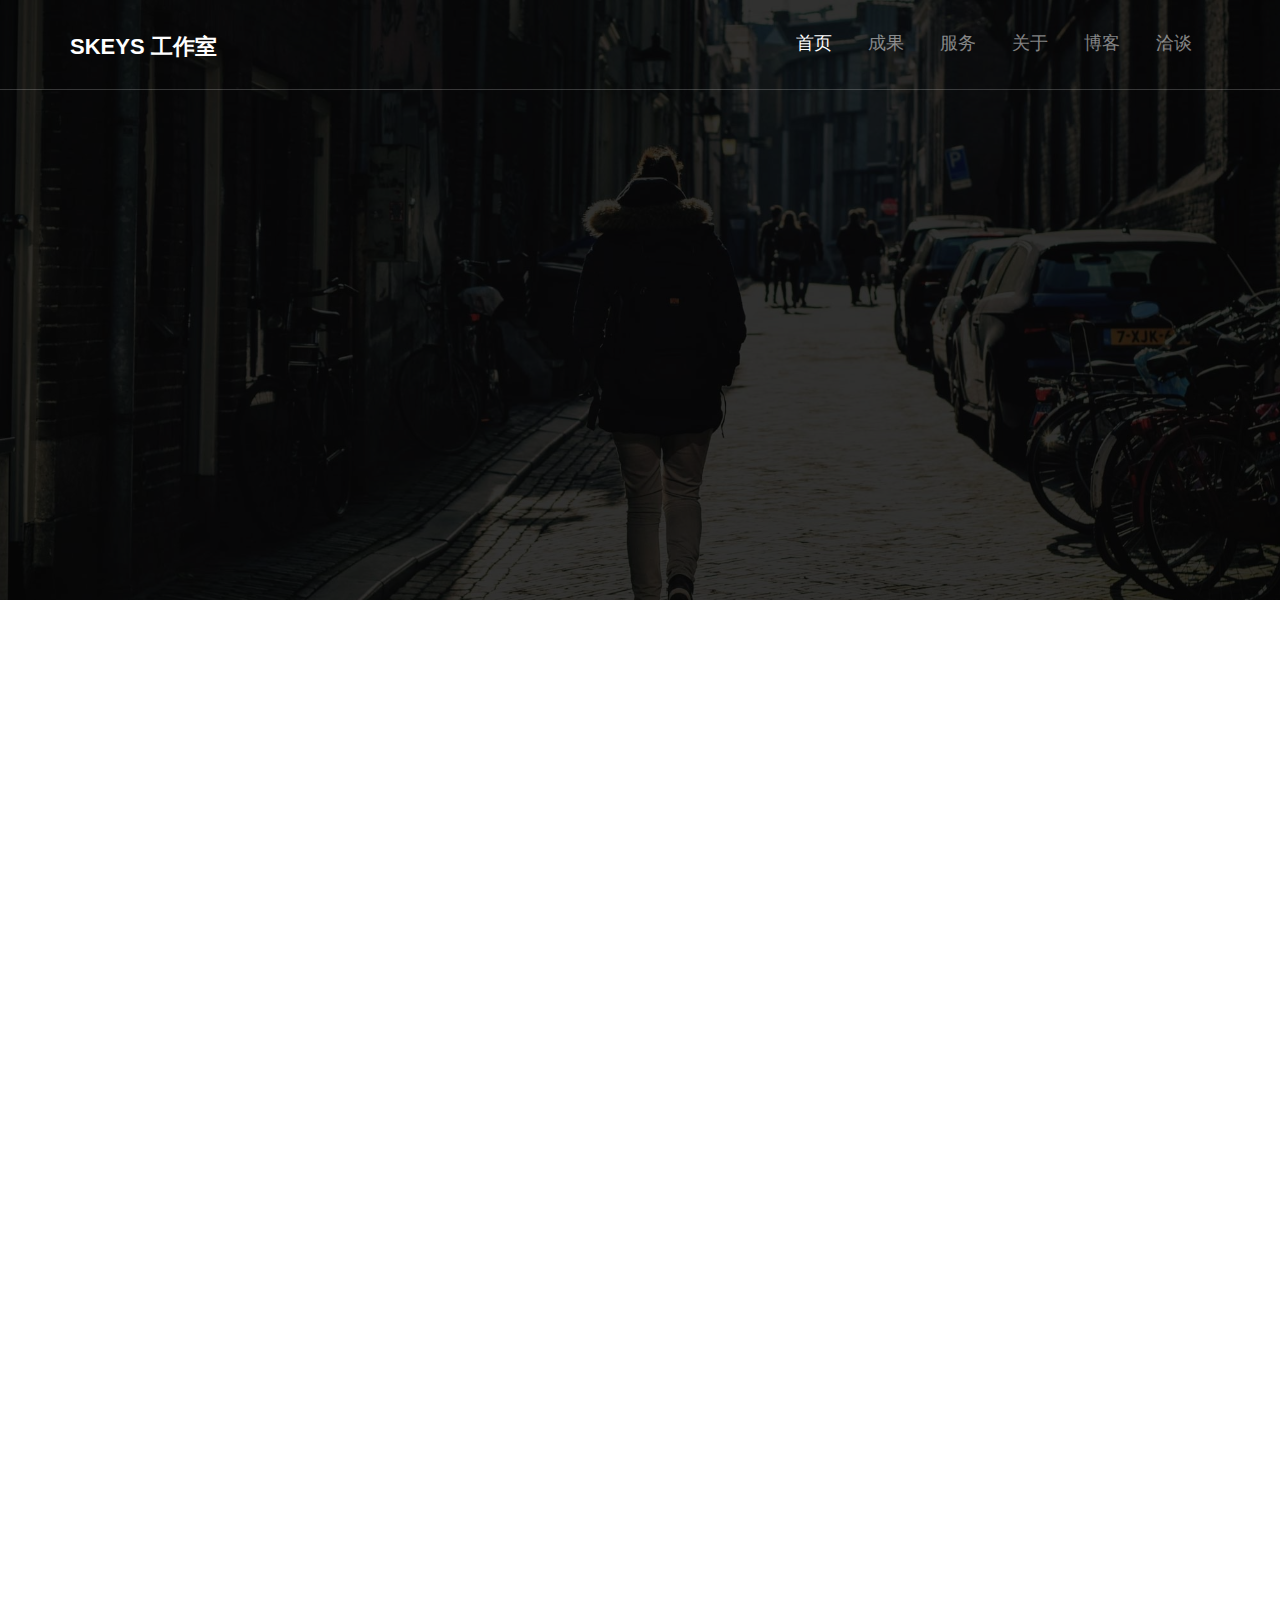
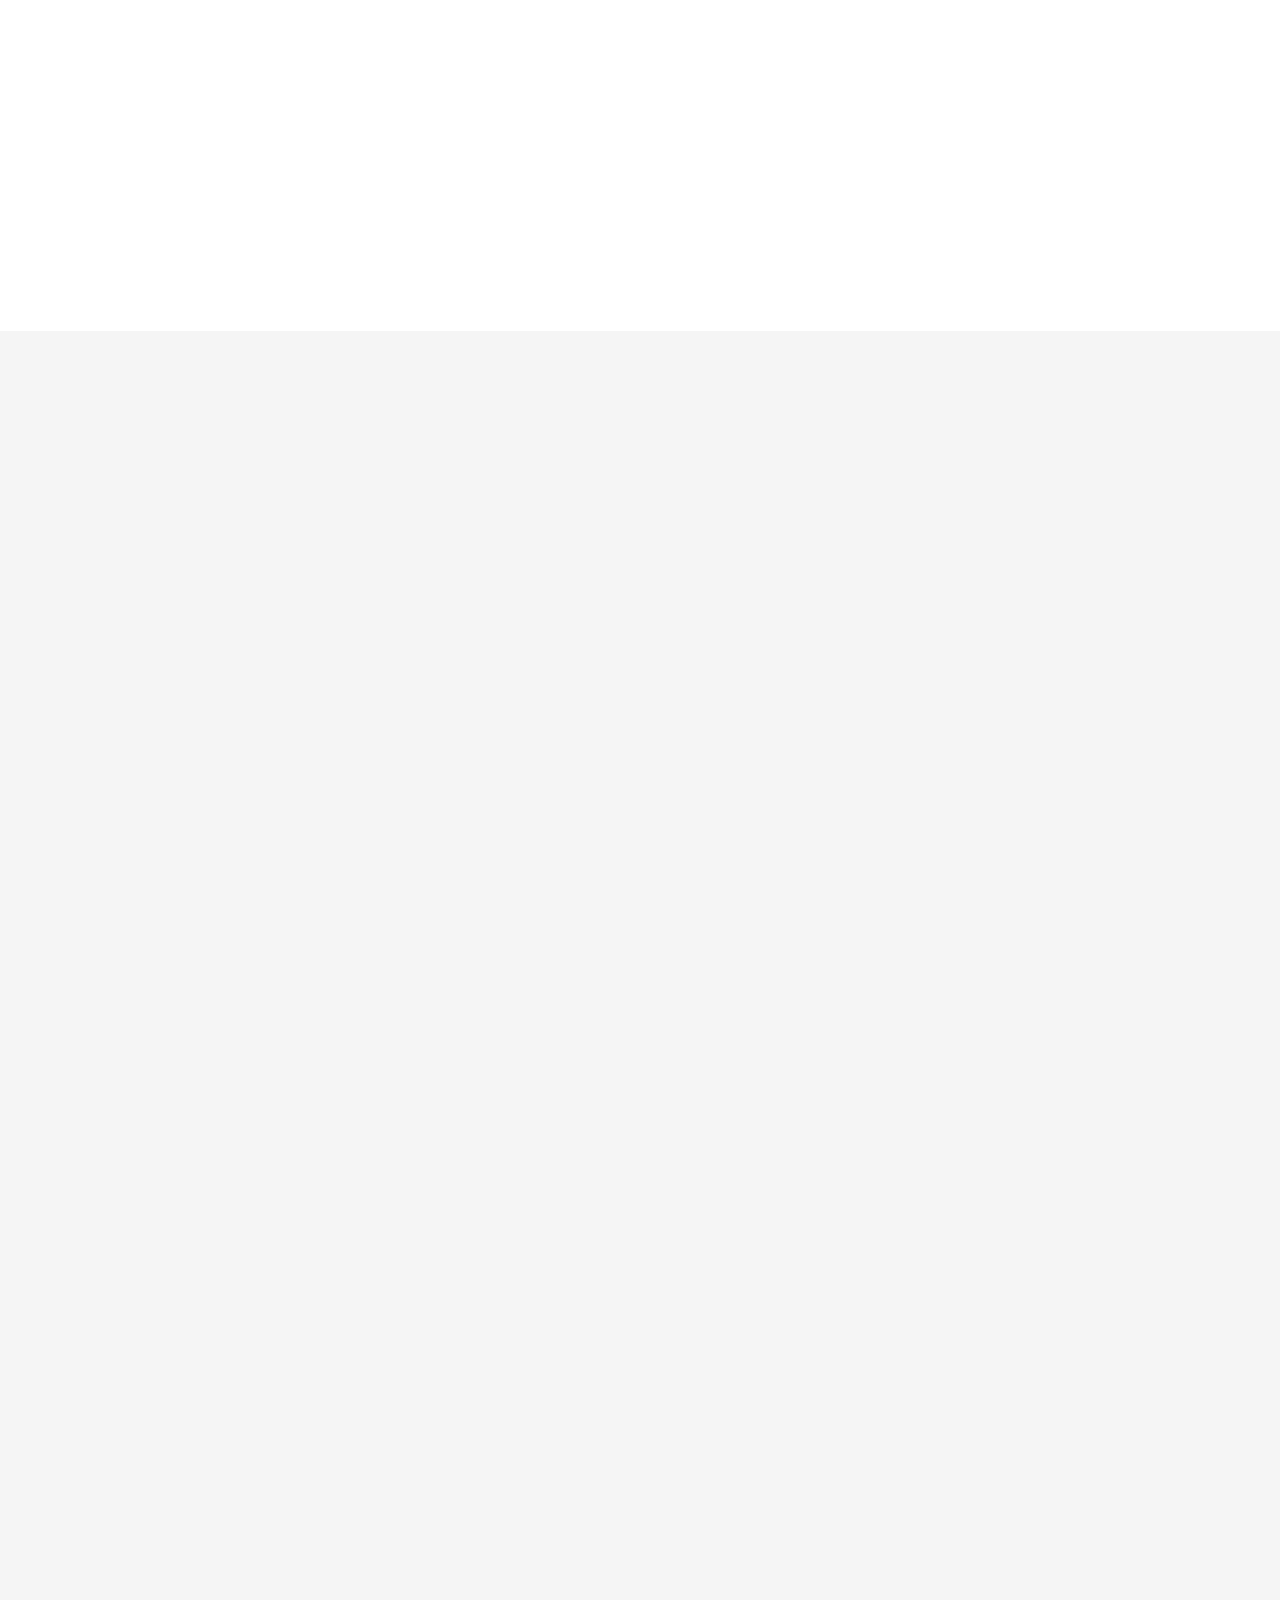
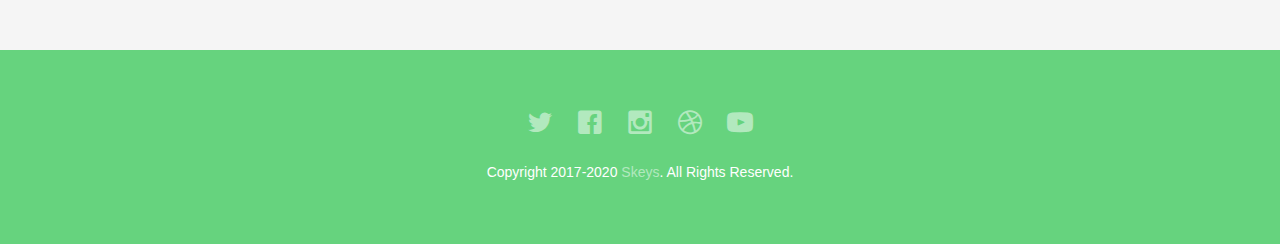
==== commit ec52d30c: "2-10" ====
--- a/about.html
+++ b/about.html
@@ -7,10 +7,10 @@
 	<head>
 	<meta charset="utf-8">
 	<meta http-equiv="X-UA-Compatible" content="IE=edge">
-	<title>Pentagon &mdash; 100% Free Fully Responsive HTML5 Template </title>
+	<title>Skeys 工作室 &mdash; 一切美好，尽在于此 </title>
 	<meta name="viewport" content="width=device-width, initial-scale=1">
-	<meta name="description" content="Free HTML5 Template by FREEHTML5" />
-	<meta name="keywords" content="free html5, free template, free bootstrap, html5, css3, mobile first, responsive" />
+	<meta name="description" content="Skeys工作室是一群热爱设计的热血青年的天堂" />
+	<meta name="keywords" content="UI设计，skeys，key，设计师，猪八戒网，众包，logo设计，网页设计，app" />
 	
 
   
@@ -29,7 +29,7 @@
 	<!-- Place favicon.ico and apple-touch-icon.png in the root directory -->
 	<link rel="shortcut icon" href="favicon.ico">
 
-	<link href='https://fonts.googleapis.com/css?family=Source+Sans+Pro:400,700,300' rel='stylesheet' type='text/css'>
+	<!-- <link href='https://fonts.googleapis.com/css?family=Open+Sans:400,700,300' rel='stylesheet' type='text/css'> -->
 	
 	<!-- Animate.css -->
 	<link rel="stylesheet" href="css/animate.css">
@@ -59,27 +59,27 @@
 				<div class="container">
 					<div class="nav-header">
 						<a href="#" class="js-fh5co-nav-toggle fh5co-nav-toggle"><i></i></a>
-						<h1 id="fh5co-logo"><a href="index.html">Pentagon</a></h1>
+						<h1 id="fh5co-logo"><a href="index.html">Skeys 工作室</a></h1>
 						<!-- START #fh5co-menu-wrap -->
 						<nav id="fh5co-menu-wrap" role="navigation">
 							<ul class="sf-menu" id="fh5co-primary-menu">
-								<li>
-									<a href="index.html">Home</a>
+								<li class="active">
+									<a href="index.html">首页</a>
 								</li>
 								<li>
-									<a href="portfolio.html" class="fh5co-sub-ddown">Projects</a>
-									<ul class="fh5co-sub-menu">
+									<a href="portfolio.html" class="fh5co-sub-ddown">成果</a>
+									<!--  <ul class="fh5co-sub-menu">
 										<li><a href="#/preview/?item=build-free-html5-bootstrap-template" target="_blank">Build</a></li>
 										<li><a href="#/preview/?item=work-free-html5-template-bootstrap" target="_blank">Work</a></li>
 										<li><a href="#/preview/?item=light-free-html5-template-bootstrap" target="_blank">Light</a></li>
 										<li><a href="#/preview/?item=relic-free-html5-template-using-bootstrap" target="_blank">Relic</a></li>
 										<li><a href="#/preview/?item=display-free-html5-template-using-bootstrap" target="_blank">Display</a></li>
 										<li><a href="#/preview/?item=sprint-free-html5-template-bootstrap" target="_blank">Sprint</a></li>
-									</ul>
+									</ul>  -->
 								</li>
 								<li>
-									<a href="services.html" class="fh5co-sub-ddown">Services</a>
-									 <ul class="fh5co-sub-menu">
+									<a href="services.html" class="fh5co-sub-ddown">服务</a>
+									 <!--  <ul class="fh5co-sub-menu">
 									 	<li><a href="left-sidebar.html">Web Development</a></li>
 									 	<li><a href="right-sidebar.html">Branding &amp; Identity</a></li>
 										<li>
@@ -96,11 +96,11 @@
 										<li><a href="#">UI Animation</a></li>
 										<li><a href="#">Copywriting</a></li>
 										<li><a href="#">Photography</a></li> 
-									</ul>
+									</ul>   -->
 								</li>
-								<li class="active"><a href="about.html">About</a></li>
-								<li><a href="blog.html">Blog</a></li>
-								<li><a href="contact.html">Contact</a></li>
+								<li><a href="about.html">关于</a></li>
+								<li><a href="#" onclick="alert('尚未开通，敬请期待！')">博客</a></li>
+								<li><a href="contact.html">洽谈</a></li>
 							</ul>
 						</nav>
 					</div>
@@ -114,8 +114,8 @@
 			<div class="fh5co-overlay"></div>
 			<div class="fh5co-cover fh5co-cover_2 text-center" data-stellar-background-ratio="0.5" style="background-image: url(images/about-image.jpg);">
 				<div class="desc animate-box">
-					<h2><strong>About</strong> Us</h2>
-					<span>Lovely Crafted by <a href="#" target="_blank" class="fh5co-site-name">FREEHTML5.co</a></span>
+					<h2><strong>团队成员</strong></h2>
+					<span>一群有趣的热血青年们</span>
 				</div>
 			</div>
 		</div>
@@ -124,8 +124,8 @@
 			<div class="container">
 				<div class="row">
 					<div class="col-md-8 col-md-offset-2 text-center heading-section animate-box">
-						<h3>How we started</h3>
-						<p>Lorem ipsum dolor sit amet, consectetur adipisicing elit. Velit est facilis maiores, perspiciatis accusamus asperiores sint consequuntur debitis.</p>
+						<h3>我们是如何走到一起的</h3>
+						<p>我们虽然来自天南海北，但却由一件共同热爱的梦想而相识，这就是设计。设计为我们带来了对于生活和理想的向往，也带给我们前进的勇气，</p>
 					</div>
 				</div>
 			</div>
@@ -139,8 +139,8 @@
 				</div>
 				<div class="row">
 					<div class="col-md-8 col-md-offset-2 animate-box">
-						<h3>Simple &amp; Humble Beginning</h3>
-						<p>Lorem ipsum dolor sit amet, consectetur adipisicing elit. Aut rerum perspiciatis, debitis pariatur atque vitae sed blanditiis nobis sint, reprehenderit quas, natus corrupti! Ipsum cum possimus corporis aut architecto! Delectus enim adipisci quidem possimus voluptates! Aut ut aliquid molestias laudantium.</p>
+						<h3>关注流行趋势 &amp; 注重用户体验与服务</h3>
+						<p>我们大多数都是年轻人，所以对于流行的热门趋势时刻都在关注。不但如此，因为彼此来自不同的地域，所以知识的包容性和丰富性是毋庸置疑的，相信无论是什么类型的设计与用户体验，我们都可以实现。</p>
 					</div>
 				</div>
 			</div>
@@ -150,8 +150,7 @@
 			<div class="container">
 				<div class="row">
 					<div class="col-md-8 col-md-offset-2 text-center heading-section animate-box">
-						<h3>What Others Say</h3>
-						<p>Lorem ipsum dolor sit amet, consectetur adipisicing elit. Velit est facilis maiores, perspiciatis accusamus asperiores sint consequuntur debitis.</p>
+						<h3>团队成员</h3>
 					</div>
 				</div>
 			</div>
@@ -163,94 +162,105 @@
 								<img src="images/person_1.jpg" alt="user">
 							</figure>
 							<blockquote>
-								<p>“Creativity is just connecting things. When you ask creative people how they did something, they feel a little guilty because they didn’t really do it, they just saw something. It seemed obvious to them after a while.”</p>
-							</blockquote>
-							<span>Steve Jobs, Envision.</span>
-						</div>
-					</div>
-					<div class="col-md-4">
-						<div class="fh5co-testimonial text-center animate-box">
-							<figure>
-								<img src="images/person_2.jpg" alt="user">
-							</figure>
-							<blockquote>
-								<p>“Creativity is just connecting things. When you ask creative people how they did something, they feel a little guilty because they didn’t really do it, they just saw something. It seemed obvious to them after a while.”</p>
-							</blockquote>
-							<span>Steve Jobs, Apple Inc.</span>
-						</div>
-					</div>
-					<div class="col-md-4">
-						<div class="fh5co-testimonial text-center animate-box">
-							<figure>
-								<img src="images/person_3.jpg" alt="user">
-							</figure>
-							<blockquote>
-								<p>“Creativity is just connecting things. When you ask creative people how they did something, they feel a little guilty because they didn’t really do it, they just saw something. It seemed obvious to them after a while.”</p>
-							</blockquote>
-							<span>Steve Jobs, Mailchimp.</span>
-						</div>
-					</div>
+								<p>Ainal 设计总监</p>
+								<p></p>
+							</blockquote>
+							<p><span>十年设计工作经验；</span></p>
+							<p><span>对用户体验有着深刻的理解；</span></p>
+							<p><span>擅长网页视觉与交互；</span></p>
+							<p><span>直男癌</span></p>
+						</div>
+					</div>
+
+					<div class="col-md-4">
+						<div class="fh5co-testimonial text-center animate-box">
+							<figure>
+								<img src="images/person_1.jpg" alt="user">
+							</figure>
+							<blockquote>
+								<p>Ainal 设计总监</p>
+								<p></p>
+							</blockquote>
+							<p><span>十年设计工作经验；</span></p>
+							<p><span>对用户体验有着深刻的理解；</span></p>
+							<p><span>擅长网页视觉与交互；</span></p>
+							<p><span>直男癌</span></p>
+						</div>
+					</div>
+
+					<div class="col-md-4">
+						<div class="fh5co-testimonial text-center animate-box">
+							<figure>
+								<img src="images/person_1.jpg" alt="user">
+							</figure>
+							<blockquote>
+								<p>Ainal 设计总监</p>
+								<p></p>
+							</blockquote>
+							<p><span>十年设计工作经验；</span></p>
+							<p><span>对用户体验有着深刻的理解；</span></p>
+							<p><span>擅长网页视觉与交互；</span></p>
+							<p><span>直男癌</span></p>
+						</div>
+					</div>
+
+
+
+					<div class="col-md-4">
+					<div style="height: 80px"></div>
+						<div class="fh5co-testimonial text-center animate-box">
+							<figure>
+								<img src="images/person_1.jpg" alt="user">
+							</figure>
+							<blockquote>
+								<p>Ainal 设计总监</p>
+								<p></p>
+							</blockquote>
+							<p><span>十年设计工作经验；</span></p>
+							<p><span>对用户体验有着深刻的理解；</span></p>
+							<p><span>擅长网页视觉与交互；</span></p>
+							<p><span>直男癌</span></p>
+						</div>
+					</div>
+
+					<div class="col-md-4">
+					<div style="height: 80px"></div>
+						<div class="fh5co-testimonial text-center animate-box">
+							<figure>
+								<img src="images/person_1.jpg" alt="user">
+							</figure>
+							<blockquote>
+								<p>Ainal 设计总监</p>
+								<p></p>
+							</blockquote>
+							<p><span>十年设计工作经验；</span></p>
+							<p><span>对用户体验有着深刻的理解；</span></p>
+							<p><span>擅长网页视觉与交互；</span></p>
+							<p><span>直男癌</span></p>
+						</div>
+					</div>
+
+					<div class="col-md-4">
+					<div style="height: 80px"></div>
+						<div class="fh5co-testimonial text-center animate-box">
+							<figure>
+								<img src="images/person_1.jpg" alt="user">
+							</figure>
+							<blockquote>
+								<p>Ainal 设计总监</p>
+								<p></p>
+							</blockquote>
+							<p><span>十年设计工作经验；</span></p>
+							<p><span>对用户体验有着深刻的理解；</span></p>
+							<p><span>擅长网页视觉与交互；</span></p>
+							<p><span>直男癌</span></p>
+						</div>
+					</div>
+					
 				</div>
 			</div>
 		</div>
-		<!-- fh5co-content-section -->
-		<div id="fh5co-services-section">
-			<div class="container">
-				<div class="row">
-					<div class="col-md-8 col-md-offset-2 text-center heading-section animate-box">
-						<h3>What We Do</h3>
-						<p>Lorem ipsum dolor sit amet, consectetur adipisicing elit. Velit est facilis maiores, perspiciatis accusamus asperiores sint consequuntur debitis.</p>
-					</div>
-				</div>
-			</div>
-			<div class="container">
-				<div class="row text-center">
-					<div class="col-md-4 col-sm-4">
-						<div class="services animate-box">
-							<span><i class="icon-browser"></i></span>
-							<h3>Web Development</h3>
-							<p>Far far away, behind the word mountains, far from the countries Vokalia and Consonantia, there live the blind texts.</p>
-						</div>
-					</div>
-					<div class="col-md-4 col-sm-4">
-						<div class="services animate-box">
-							<span><i class="icon-mobile"></i></span>
-							<h3>Mobile Apps</h3>
-							<p>Far far away, behind the word mountains, far from the countries Vokalia and Consonantia, there live the blind texts.</p>
-						</div>
-					</div>
-					<div class="col-md-4 col-sm-4">
-						<div class="services animate-box">
-							<span><i class="icon-tools"></i></span>
-							<h3>UX Design</h3>
-							<p>Far far away, behind the word mountains, far from the countries Vokalia and Consonantia, there live the blind texts.</p>
-						</div>
-					</div>
-					<div class="col-md-4 col-sm-4">
-						<div class="services animate-box">
-							<span><i class="icon-video"></i></span>
-							<h3>Video Editing</h3>
-							<p>Far far away, behind the word mountains, far from the countries Vokalia and Consonantia, there live the blind texts.</p>
-						</div>
-					</div>
-					<div class="col-md-4 col-sm-4">
-						<div class="services animate-box">
-							<span><i class="icon-search"></i></span>
-							<h3>SEO Ranking</h3>
-							<p>Far far away, behind the word mountains, far from the countries Vokalia and Consonantia, there live the blind texts.</p>
-						</div>
-					</div>
-					<div class="col-md-4 col-sm-4">
-						<div class="services animate-box">
-							<span><i class="icon-cloud"></i></span>
-							<h3>Cloud Based Apps</h3>
-							<p>Far far away, behind the word mountains, far from the countries Vokalia and Consonantia, there live the blind texts.</p>
-						</div>
-					</div>
-				</div>
-			</div>
-		</div>
-		<!-- END fh5co-services-section -->
+		
 	
 		<footer>
 			<div id="footer">
@@ -264,7 +274,7 @@
 								<a href="#"><i class="icon-dribbble2"></i></a>
 								<a href="#"><i class="icon-youtube"></i></a>
 							</p>
-							<p>Copyright 2016 Free Html5 <a href="#">Pentagon</a>. All Rights Reserved. <br> More Templates <a href="http://www.cssmoban.com/" target="_blank" title="模板之家">模板之家</a> - Collect from <a href="http://www.cssmoban.com/" title="网页模板" target="_blank">网页模板</a> / Demo Images: <a href="#" target="_blank">Unsplash</a></p>
+							<p>Copyright 2017-2020 <a href="#">Skeys</a>. All Rights Reserved. </p>
 						</div>
 					</div>
 				</div>
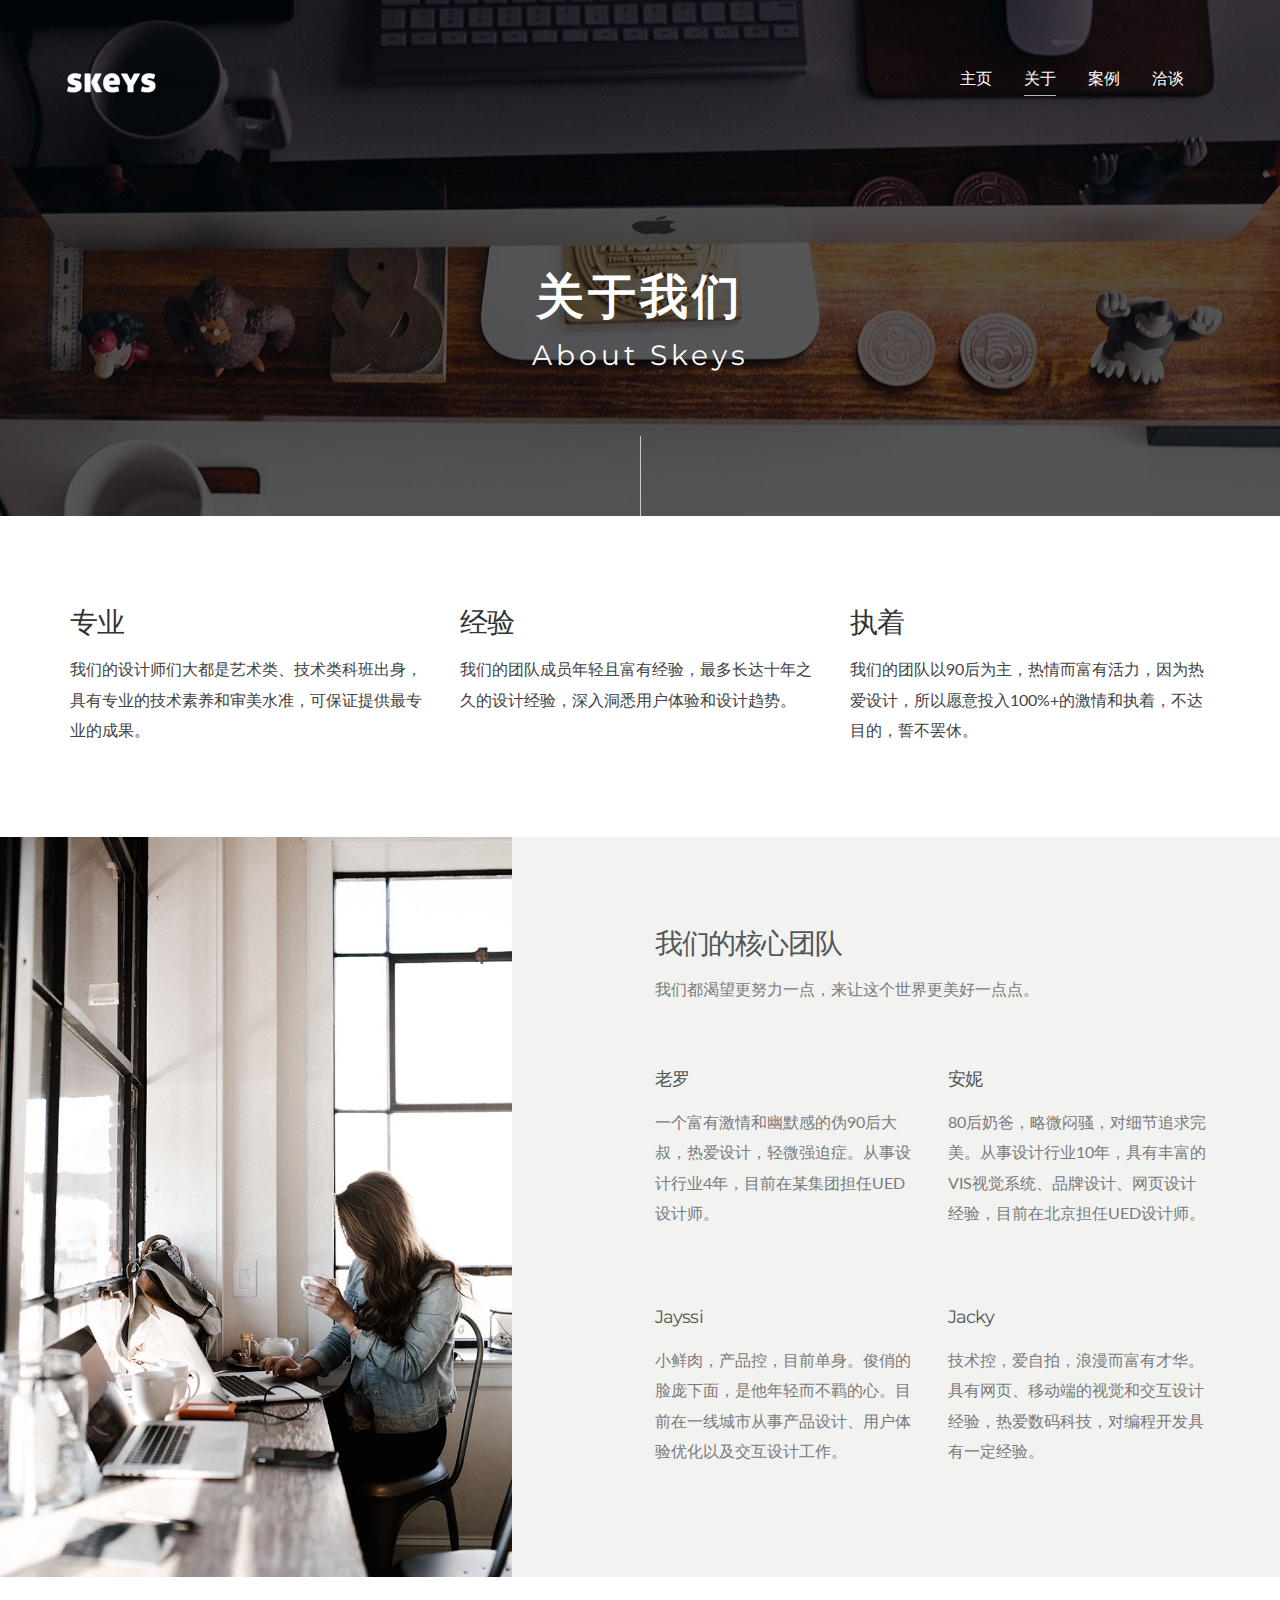
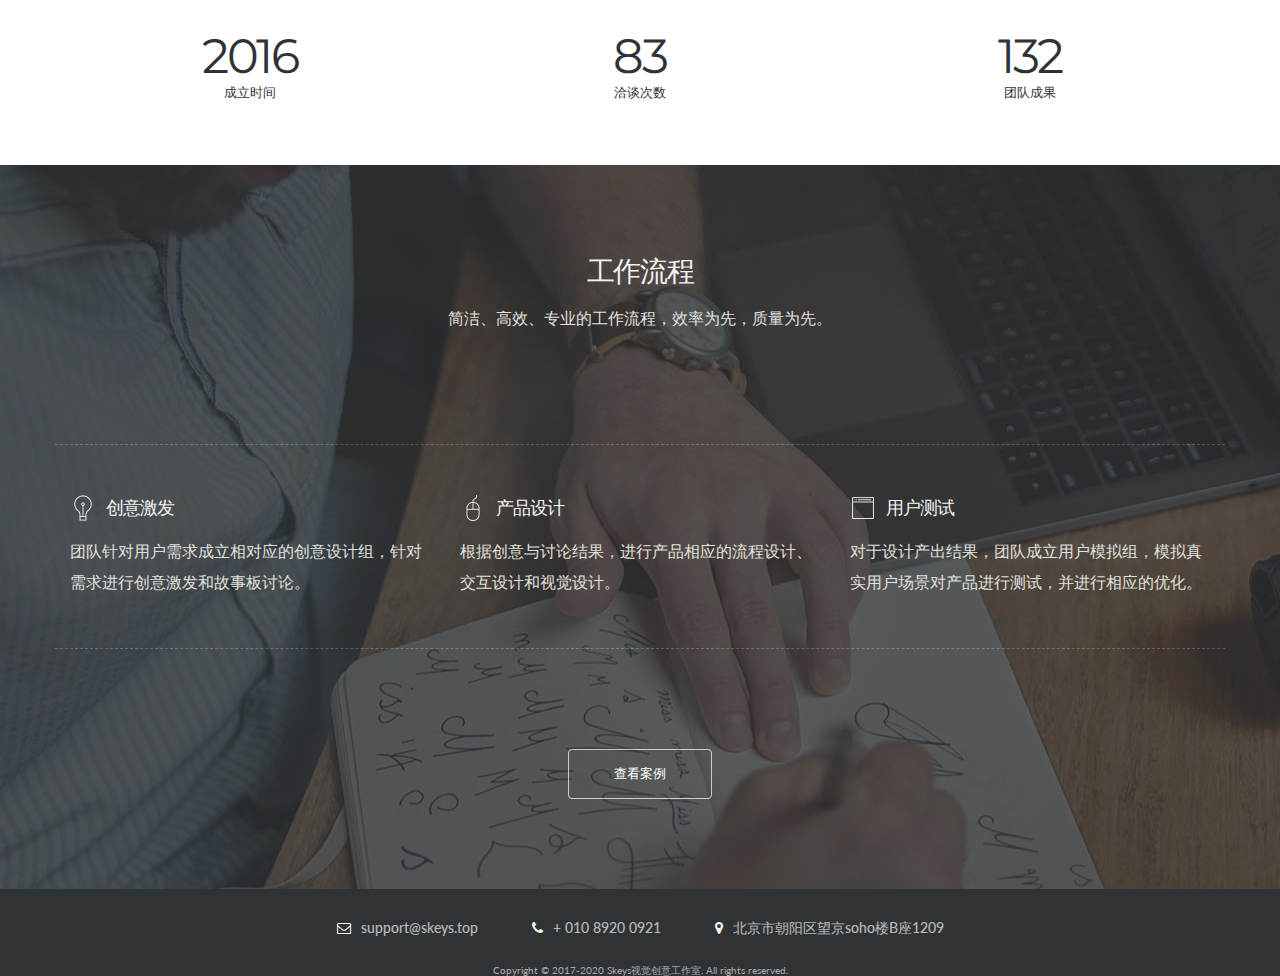
==== commit f937158e: "新网站1.0测试" ====
--- a/about.html
+++ b/about.html
@@ -1,312 +1,265 @@
-
-<!DOCTYPE html>
-<!--[if lt IE 7]>      <html class="no-js lt-ie9 lt-ie8 lt-ie7"> <![endif]-->
-<!--[if IE 7]>         <html class="no-js lt-ie9 lt-ie8"> <![endif]-->
-<!--[if IE 8]>         <html class="no-js lt-ie9"> <![endif]-->
-<!--[if gt IE 8]><!--> <html class="no-js"> <!--<![endif]-->
-	<head>
+<!doctype html>
+<!--[if IE 8 ]><html class="ie no-js" xmlns="http://www.w3.org/1999/xhtml" xml:lang="zh" lang="zh"> <![endif]-->
+<!--[if IE 9]> <html class="ie9 no-js" xmlns="http://www.w3.org/1999/xhtml" xml:lang="zh" lang="zh"> <![endif]-->
+<!--[if (gte IE 9)|!(IE)]><!--><html  class="no-js" xmlns="http://www.w3.org/1999/xhtml" xml:lang="zh" lang="zh"><!--<![endif]-->
+<head>
 	<meta charset="utf-8">
-	<meta http-equiv="X-UA-Compatible" content="IE=edge">
-	<title>Skeys 工作室 &mdash; 一切美好，尽在于此 </title>
-	<meta name="viewport" content="width=device-width, initial-scale=1">
-	<meta name="description" content="Skeys工作室是一群热爱设计的热血青年的天堂" />
-	<meta name="keywords" content="UI设计，skeys，key，设计师，猪八戒网，众包，logo设计，网页设计，app" />
+	<!--[if IE]><meta http-equiv='X-UA-Compatible' content='IE=edge,chrome=1'><![endif]-->
+	<meta name="viewport" content="width=device-width, initial-scale=1.0" />
+
+	<title>Skeys|关于</title>
+	<meta name="description" content="Form. Responsive HTML5 template.">
+	<meta name="keywords" content="form, responsive, multi-purpose, portfolio, parallax, template, html5, agency">
+	<meta name="author" content="Aether Themes">
+
+	<link rel="shortcut icon" href="images/favicon.png">
+	<link rel="apple-touch-icon" href="images/apple-touch-icon.png">
+	<link rel="apple-touch-icon" sizes="72x72" href="images/apple-touch-icon-72x72.png">
+	<link rel="apple-touch-icon" sizes="114x114" href="images/apple-touch-icon-114x114.png">
+
+	<!--[if lt IE 9]>
+		<script src="http://html5shim.googlecode.com/svn/trunk/html5.js"></script>
+	<![endif]-->
+
+	<!-- jQuery -->
+	<script src="js/jquery.js" type="text/javascript" charset="utf-8"></script>
+
+	<!-- Fonts -->
+	<link href='http://fonts.useso.com/css?family=Lato:300,400|Montserrat' rel='stylesheet' type='text/css'>
+
+	<!-- Stylesheets -->
+	<link rel="stylesheet" type="text/css" href="css/framework.css">
+	<link rel="stylesheet" type="text/css" href="css/style.css">
+
+</head>
+
+<body>
+	<!-- Begin Navigation -->
+	<nav class="mobile">
+
+		
+		<!-- Menu -->
+		<ul class="nav-content clearfix">
+			<li id="magic-line"></li>
+			<li class="drop first upper">
+				<a href="index.html">主页</a>
+			</li>
+			<li class="current-page upper"><a href="about.html">关于</a></li>
+			<li class="drop upper">
+				<a class="drop-btn" href="portfolio.html">案例</a>
+			</li>
+			<li class="upper"><a href="contact.html">洽谈</a></li>
+		</ul><!-- END -->
+
+	</nav>
+	<header class="mobile">
+
+		<!-- Logo -->
+		<a href="index.html"><img class="logo" src="images/logo.png" alt="Form Logo" width="96" height="35" /></a>
+
+		<!-- Menu Button -->
+		<button type="button" class="nav-button">
+		  <div class="button-bars"></div>
+	    </button><!-- END -->
+
+	</header>
+
+	<div class="sticky-head"></div>
+	<!-- End Navigation -->
+
+	<!-- Begin Small Hero Block -->
+	<section class="hero small accent parallax" style="background-image: url(images/parallax.png);">
+
+		<!-- Heading -->
+		<div class="hero-content container">
+			<h1 style="letter-spacing: 4px"><b>关于我们</b></h1>
+			<h2 style="letter-spacing: 4px">About Skeys</h2>
+		</div><!-- END -->
+
+		<!-- Button -->
+		<div class="sub-hero container">
+			<span class="line"></span>
+		</div><!-- END -->
+
+	</section>
+	<!-- End Small Hero Block -->
+
+
+	<!-- Begin Overview Block -->
+	<section class="content container">
+
+		<!-- Features -->	
+		<div class="row center-mobile">
+
+			<div class="col-sm-4">
+				<h2 class="highlighted"><strong>专业</strong></h2>
+				<p>我们的设计师们大都是艺术类、技术类科班出身，具有专业的技术素养和审美水准，可保证提供最专业的成果。</p>
+			</div>
+			<div class="col-sm-4">
+				<h2 class="highlighted"><strong>经验</strong></h2>
+				<p>我们的团队成员年轻且富有经验，最多长达十年之久的设计经验，深入洞悉用户体验和设计趋势。</p>
+			</div>
+			<div class="col-sm-4">
+				<h2 class="highlighted"><strong>执着</strong></h2>
+				<p>我们的团队以90后为主，热情而富有活力，因为热爱设计，所以愿意投入100%+的激情和执着，不达目的，誓不罢休。</p>
+			</div>
+
+		</div><!-- END -->
+
+	</section>
+	<!-- End Overview Block -->
+
+	<!-- Begin Feature Block -->
+	<section class="feature-box light">
+		<div class="feature-image" style="background-image: url(images/office.png);"></div>
+		<div class="content container center-mobile">
+
+			<!-- Title -->
+			<div class="row">
+				<div class="title col-sm-6 col-sm-push-6">
+					<h2>我们的核心团队</h2>
+					<p>我们都渴望更努力一点，来让这个世界更美好一点点。</p>
+				</div>
+			</div><!-- END-->
+
+			<!-- Features -->
+			<div class="row">
+				<div class="feature col-sm-6 col-sm-offset-6 col-md-3 clearfix">
+					<h3>老罗</h3>
+					<p>一个富有激情和幽默感的伪90后大叔，热爱设计，轻微强迫症。从事设计行业4年，目前在某集团担任UED设计师。</p>
+					<ul class="social-list animated fade" data-appear-bottom-offset="100">
+						<li><a href="#"><i class="fa fa-twitter"></i></a></li>
+						<li><a href="#"><i class="fa fa-linkedin"></i></a></li>
+					</ul>
+				</div>
+				<div class="feature col-sm-6 col-sm-offset-6 col-md-3 col-md-offset-0 clearfix">
+					<h3>安妮</h3>
+					<p>80后奶爸，略微闷骚，对细节追求完美。从事设计行业10年，具有丰富的VIS视觉系统、品牌设计、网页设计经验，目前在北京担任UED设计师。</p>
+					<ul class="social-list animated fade" data-appear-bottom-offset="100">
+						<li><a href="#"><i class="fa fa-twitter"></i></a></li>
+						<li><a href="#"><i class="fa fa-linkedin"></i></a></li>
+					</ul>
+				</div>
+			</div><!-- END -->
+
+			<!-- Features -->
+			<div class="row">
+				<div class="feature last col-sm-6 col-sm-offset-6 col-md-3 clearfix">
+					<h3>Jayssi</h3>
+					<p>小鲜肉，产品控，目前单身。俊俏的脸庞下面，是他年轻而不羁的心。目前在一线城市从事产品设计、用户体验优化以及交互设计工作。</p>
+					<ul class="social-list animated fade" data-appear-bottom-offset="100">
+						<li><a href="#"><i class="fa fa-twitter"></i></a></li>
+						<li><a href="#"><i class="fa fa-tumblr"></i></a></li>
+					</ul>
+				</div>
+				<div class="feature last col-sm-6 col-sm-offset-6 col-md-3 col-md-offset-0 clearfix">
+					<h3>Jacky</h3>
+					<p>技术控，爱自拍，浪漫而富有才华。具有网页、移动端的视觉和交互设计经验，热爱数码科技，对编程开发具有一定经验。</p>
+					<ul class="social-list animated fade" data-appear-bottom-offset="100">
+						<li><a href="#"><i class="fa fa-facebook"></i></a></li>
+						<li><a href="#"><i class="fa fa-twitter"></i></a></li>
+						<li><a href="#"><i class="fa fa-linkedin"></i></a></li>
+					</ul>
+				</div>
+			</div><!-- END -->
+		
+		</div>
+	</section>
+	<!-- End Feature Block -->
+
+	<!-- Begin Milestone Block -->
+	<section class="container">
+		<div class="row">
+
+			<!-- Milestone -->
+			<div class="milestone col-sm-4">
+				<span class="timer value" data-from="1000" data-to="2016" data-speed="1000" data-refresh-interval="100">2016</span>
+				<h6>成立时间</h6>
+			</div><!-- END -->
+
+			<!-- Milestone -->
+			<div class="milestone col-sm-4">
+				<span class="timer value" data-from="0" data-to="83" data-speed="1000" data-refresh-interval="100">83</span>
+				<h6>洽谈次数</h6>
+			</div><!-- END -->
+
+			<!-- Milestone -->
+			<div class="milestone col-sm-4">
+				<span class="timer value" data-from="0" data-to="132" data-speed="1000" data-refresh-interval="100">132</span>
+				<h6>团队成果</h6>
+			</div><!-- END -->
+
+		</div>
+	</section>
+	<!-- End Milestone Block -->
+
+	<!-- Begin Video Background Block -->
+	<section class="video-background content dark">
+		<div id="bgVideo"></div>
+		<div class="container">
+
+			<!-- Title -->
+			<div class="row">
+				<div class="center title col-lg-12">
+					<h2>工作流程</h2>
+					<p>简洁、高效、专业的工作流程，效率为先，质量为先。</p>
+				</div>
+			</div><!-- END -->
+
+			<!-- Phases -->
+			<ul class="center-mobile phases row">
+				<li class="col-sm-4 clearfix"><h3><i class="icon white light"></i>创意激发</h3><p>团队针对用户需求成立相对应的创意设计组，针对需求进行创意激发和故事板讨论。</p></li>
+				<li class="col-sm-4 clearfix"><h3><i class="icon white mouse"></i>产品设计</h3><p>根据创意与讨论结果，进行产品相应的流程设计、交互设计和视觉设计。</p></li>
+				<li class="col-sm-4 clearfix"><h3><i class="icon white browser"></i>用户测试</h3><p>对于设计产出结果，团队成立用户模拟组，模拟真实用户场景对产品进行测试，并进行相应的优化。</p></li>
+			</ul>
+
+			<!-- Button -->
+			<div class="row">
+				<div class="center padded col-lg-12">
+					<a href="portfolio.html" class="button white">查看案例</a>
+				</div>
+			</div><!-- END -->
+
+		</div>
+	</section>
+	<!-- End Video Background Block -->
+
+	<!-- Begin Footer -->
 	
 
-  
-
-  	<!-- Facebook and Twitter integration -->
-	<meta property="og:title" content=""/>
-	<meta property="og:image" content=""/>
-	<meta property="og:url" content=""/>
-	<meta property="og:site_name" content=""/>
-	<meta property="og:description" content=""/>
-	<meta name="twitter:title" content="" />
-	<meta name="twitter:image" content="" />
-	<meta name="twitter:url" content="" />
-	<meta name="twitter:card" content="" />
-
-	<!-- Place favicon.ico and apple-touch-icon.png in the root directory -->
-	<link rel="shortcut icon" href="favicon.ico">
-
-	<!-- <link href='https://fonts.googleapis.com/css?family=Open+Sans:400,700,300' rel='stylesheet' type='text/css'> -->
-	
-	<!-- Animate.css -->
-	<link rel="stylesheet" href="css/animate.css">
-	<!-- Icomoon Icon Fonts-->
-	<link rel="stylesheet" href="css/icomoon.css">
-	<!-- Bootstrap  -->
-	<link rel="stylesheet" href="css/bootstrap.css">
-	<!-- Superfish -->
-	<link rel="stylesheet" href="css/superfish.css">
-
-	<link rel="stylesheet" href="css/style.css">
-
-
-	<!-- Modernizr JS -->
-	<script src="js/modernizr-2.6.2.min.js"></script>
-	<!-- FOR IE9 below -->
-	<!--[if lt IE 9]>
-	<script src="js/respond.min.js"></script>
-	<![endif]-->
-
-	</head>
-	<body>
-		<div id="fh5co-wrapper">
-		<div id="fh5co-page">
-		<div id="fh5co-header">
-			<header id="fh5co-header-section">
-				<div class="container">
-					<div class="nav-header">
-						<a href="#" class="js-fh5co-nav-toggle fh5co-nav-toggle"><i></i></a>
-						<h1 id="fh5co-logo"><a href="index.html">Skeys 工作室</a></h1>
-						<!-- START #fh5co-menu-wrap -->
-						<nav id="fh5co-menu-wrap" role="navigation">
-							<ul class="sf-menu" id="fh5co-primary-menu">
-								<li class="active">
-									<a href="index.html">首页</a>
-								</li>
-								<li>
-									<a href="portfolio.html" class="fh5co-sub-ddown">成果</a>
-									<!--  <ul class="fh5co-sub-menu">
-										<li><a href="#/preview/?item=build-free-html5-bootstrap-template" target="_blank">Build</a></li>
-										<li><a href="#/preview/?item=work-free-html5-template-bootstrap" target="_blank">Work</a></li>
-										<li><a href="#/preview/?item=light-free-html5-template-bootstrap" target="_blank">Light</a></li>
-										<li><a href="#/preview/?item=relic-free-html5-template-using-bootstrap" target="_blank">Relic</a></li>
-										<li><a href="#/preview/?item=display-free-html5-template-using-bootstrap" target="_blank">Display</a></li>
-										<li><a href="#/preview/?item=sprint-free-html5-template-bootstrap" target="_blank">Sprint</a></li>
-									</ul>  -->
-								</li>
-								<li>
-									<a href="services.html" class="fh5co-sub-ddown">服务</a>
-									 <!--  <ul class="fh5co-sub-menu">
-									 	<li><a href="left-sidebar.html">Web Development</a></li>
-									 	<li><a href="right-sidebar.html">Branding &amp; Identity</a></li>
-										<li>
-											<a href="#" class="fh5co-sub-ddown">Free HTML5</a>
-											<ul class="fh5co-sub-menu">
-												<li><a href="#/preview/?item=build-free-html5-bootstrap-template" target="_blank">Build</a></li>
-												<li><a href="#/preview/?item=work-free-html5-template-bootstrap" target="_blank">Work</a></li>
-												<li><a href="#/preview/?item=light-free-html5-template-bootstrap" target="_blank">Light</a></li>
-												<li><a href="#/preview/?item=relic-free-html5-template-using-bootstrap" target="_blank">Relic</a></li>
-												<li><a href="#/preview/?item=display-free-html5-template-using-bootstrap" target="_blank">Display</a></li>
-												<li><a href="#/preview/?item=sprint-free-html5-template-bootstrap" target="_blank">Sprint</a></li>
-											</ul>
-										</li>
-										<li><a href="#">UI Animation</a></li>
-										<li><a href="#">Copywriting</a></li>
-										<li><a href="#">Photography</a></li> 
-									</ul>   -->
-								</li>
-								<li><a href="about.html">关于</a></li>
-								<li><a href="#" onclick="alert('尚未开通，敬请期待！')">博客</a></li>
-								<li><a href="contact.html">洽谈</a></li>
-							</ul>
-						</nav>
-					</div>
-				</div>
-			</header>
+	<footer>
+		<div class="container">
+			<div class="row">
 			
-		</div>
-		
-
-		<div class="fh5co-hero fh5co-hero-2">
-			<div class="fh5co-overlay"></div>
-			<div class="fh5co-cover fh5co-cover_2 text-center" data-stellar-background-ratio="0.5" style="background-image: url(images/about-image.jpg);">
-				<div class="desc animate-box">
-					<h2><strong>团队成员</strong></h2>
-					<span>一群有趣的热血青年们</span>
-				</div>
-			</div>
-		</div>
-		<!-- end:header-top -->
-		<div id="fh5co-about">
-			<div class="container">
-				<div class="row">
-					<div class="col-md-8 col-md-offset-2 text-center heading-section animate-box">
-						<h3>我们是如何走到一起的</h3>
-						<p>我们虽然来自天南海北，但却由一件共同热爱的梦想而相识，这就是设计。设计为我们带来了对于生活和理想的向往，也带给我们前进的勇气，</p>
-					</div>
-				</div>
-			</div>
-			<div class="container">
-				<div class="row row-bottom-padded-md">
-					<div class="col-md-12 animate-box">
-						<figure>
-							<img src="images/about-image.jpg" alt="Free HTML5 Bootstrap Template by FREEHTML5.co" class="img-responsive">
-						</figure>
-					</div>
-				</div>
-				<div class="row">
-					<div class="col-md-8 col-md-offset-2 animate-box">
-						<h3>关注流行趋势 &amp; 注重用户体验与服务</h3>
-						<p>我们大多数都是年轻人，所以对于流行的热门趋势时刻都在关注。不但如此，因为彼此来自不同的地域，所以知识的包容性和丰富性是毋庸置疑的，相信无论是什么类型的设计与用户体验，我们都可以实现。</p>
-					</div>
-				</div>
-			</div>
-		</div>
-		<!-- END fh5co-about -->
-		<div id="fh5co-content-section" class="fh5co-section-gray">
-			<div class="container">
-				<div class="row">
-					<div class="col-md-8 col-md-offset-2 text-center heading-section animate-box">
-						<h3>团队成员</h3>
-					</div>
-				</div>
-			</div>
-			<div class="container">
-				<div class="row">
-					<div class="col-md-4">
-						<div class="fh5co-testimonial text-center animate-box">
-							<figure>
-								<img src="images/person_1.jpg" alt="user">
-							</figure>
-							<blockquote>
-								<p>Ainal 设计总监</p>
-								<p></p>
-							</blockquote>
-							<p><span>十年设计工作经验；</span></p>
-							<p><span>对用户体验有着深刻的理解；</span></p>
-							<p><span>擅长网页视觉与交互；</span></p>
-							<p><span>直男癌</span></p>
-						</div>
-					</div>
-
-					<div class="col-md-4">
-						<div class="fh5co-testimonial text-center animate-box">
-							<figure>
-								<img src="images/person_1.jpg" alt="user">
-							</figure>
-							<blockquote>
-								<p>Ainal 设计总监</p>
-								<p></p>
-							</blockquote>
-							<p><span>十年设计工作经验；</span></p>
-							<p><span>对用户体验有着深刻的理解；</span></p>
-							<p><span>擅长网页视觉与交互；</span></p>
-							<p><span>直男癌</span></p>
-						</div>
-					</div>
-
-					<div class="col-md-4">
-						<div class="fh5co-testimonial text-center animate-box">
-							<figure>
-								<img src="images/person_1.jpg" alt="user">
-							</figure>
-							<blockquote>
-								<p>Ainal 设计总监</p>
-								<p></p>
-							</blockquote>
-							<p><span>十年设计工作经验；</span></p>
-							<p><span>对用户体验有着深刻的理解；</span></p>
-							<p><span>擅长网页视觉与交互；</span></p>
-							<p><span>直男癌</span></p>
-						</div>
-					</div>
-
-
-
-					<div class="col-md-4">
-					<div style="height: 80px"></div>
-						<div class="fh5co-testimonial text-center animate-box">
-							<figure>
-								<img src="images/person_1.jpg" alt="user">
-							</figure>
-							<blockquote>
-								<p>Ainal 设计总监</p>
-								<p></p>
-							</blockquote>
-							<p><span>十年设计工作经验；</span></p>
-							<p><span>对用户体验有着深刻的理解；</span></p>
-							<p><span>擅长网页视觉与交互；</span></p>
-							<p><span>直男癌</span></p>
-						</div>
-					</div>
-
-					<div class="col-md-4">
-					<div style="height: 80px"></div>
-						<div class="fh5co-testimonial text-center animate-box">
-							<figure>
-								<img src="images/person_1.jpg" alt="user">
-							</figure>
-							<blockquote>
-								<p>Ainal 设计总监</p>
-								<p></p>
-							</blockquote>
-							<p><span>十年设计工作经验；</span></p>
-							<p><span>对用户体验有着深刻的理解；</span></p>
-							<p><span>擅长网页视觉与交互；</span></p>
-							<p><span>直男癌</span></p>
-						</div>
-					</div>
-
-					<div class="col-md-4">
-					<div style="height: 80px"></div>
-						<div class="fh5co-testimonial text-center animate-box">
-							<figure>
-								<img src="images/person_1.jpg" alt="user">
-							</figure>
-							<blockquote>
-								<p>Ainal 设计总监</p>
-								<p></p>
-							</blockquote>
-							<p><span>十年设计工作经验；</span></p>
-							<p><span>对用户体验有着深刻的理解；</span></p>
-							<p><span>擅长网页视觉与交互；</span></p>
-							<p><span>直男癌</span></p>
-						</div>
-					</div>
-					
-				</div>
-			</div>
-		</div>
-		
-	
-		<footer>
-			<div id="footer">
-				<div class="container">
-					<div class="row">
-						<div class="col-md-6 col-md-offset-3 text-center">
-							<p class="fh5co-social-icons">
-								<a href="#"><i class="icon-twitter2"></i></a>
-								<a href="#"><i class="icon-facebook2"></i></a>
-								<a href="#"><i class="icon-instagram"></i></a>
-								<a href="#"><i class="icon-dribbble2"></i></a>
-								<a href="#"><i class="icon-youtube"></i></a>
-							</p>
-							<p>Copyright 2017-2020 <a href="#">Skeys</a>. All Rights Reserved. </p>
-						</div>
-					</div>
-				</div>
-			</div>
-		</footer>
-	
-
-	</div>
-	<!-- END fh5co-page -->
-
-	</div>
-	<!-- END fh5co-wrapper -->
-
-	<!-- jQuery -->
-
-
-	<script src="js/jquery.min.js"></script>
-	<!-- jQuery Easing -->
-	<script src="js/jquery.easing.1.3.js"></script>
-	<!-- Bootstrap -->
-	<script src="js/bootstrap.min.js"></script>
-	<!-- Waypoints -->
-	<script src="js/jquery.waypoints.min.js"></script>
-	<!-- Stellar -->
-	<script src="js/jquery.stellar.min.js"></script>
-	<!-- Superfish -->
-	<script src="js/hoverIntent.js"></script>
-	<script src="js/superfish.js"></script>
-
-	<!-- Main JS (Do not remove) -->
+				<ul class="contact-list col-md-12">
+					<li><i class="fa fa-envelope-o"></i><a href="mailto:support@skeys.top">support@skeys.top</a></li>
+					<li><i class="fa fa-phone"></i><a href="#">+ 010 8920 0921</a></li>
+					<li><i class="fa fa-map-marker"></i><a href="#">北京市朝阳区望京soho楼B座1209</a></li>	
+				</ul>
+			</div>
+
+			<div class="row">
+
+			  <ul class="social-list col-md-12">
+
+				<li class="copyright"><small>Copyright © 2017-2020 Skeys视觉创意工作室. All rights reserved.</small></li>
+
+			</ul>
+
+			</div>
+
+
+
+		</div>
+	</footer>
+	<!-- End Footer -->
+
+	<!-- Javascript -->
+	<script src="js/retina.js"></script>
+	<script src="js/backgroundcheck.js"></script>
+	<script src="js/plugins.js"></script>
+
 	<script src="js/main.js"></script>
-
-	</body>
-</html>
-
+</body>
+
+</html>--- a/css/style.css
+++ b/css/style.css
@@ -1,1389 +1,1782 @@
-@font-face {
-  font-family: 'icomoon';
-  src: url("../fonts/icomoon/icomoon.eot?srf3rx");
-  src: url("../fonts/icomoon/icomoon.eot?srf3rx#iefix") format("embedded-opentype"), url("../fonts/icomoon/icomoon.ttf?srf3rx") format("truetype"), url("../fonts/icomoon/icomoon.woff?srf3rx") format("woff"), url("../fonts/icomoon/icomoon.svg?srf3rx#icomoon") format("svg");
-  font-weight: normal;
-  font-style: normal;
-}
-/* =======================================================
-*
-* 	Template Style 
-*	Edit this section
-*
-* ======================================================= */
-body {
-  font-family: "Open Sans", Arial, sans-serif;
-  line-height: 1.6;
-  font-size: 16px;
-  background: #fff;
-  color: #848484;
-  font-weight: 300;
-  overflow-x: hidden;
-}
-body.fh5co-offcanvas {
-  overflow: hidden;
-}
-
-a {
-  color: #66D37E;
-  -webkit-transition: 0.5s;
-  -o-transition: 0.5s;
-  transition: 0.5s;
-}
-a:hover {
-  text-decoration: none !important;
-  color: #66D37E !important;
-}
-
-p, ul, ol {
-  margin-bottom: 1.5em;
-  font-size: 16px;
-  color: #848484;
-  font-family: "Open Sans", Arial, sans-serif;
-}
-
-h1, h2, h3, h4, h5, h6 {
-  color: #5a5a5a;
-  font-family: "Open Sans", Arial, sans-serif;
-  font-weight: 400;
-  margin: 0 0 30px 0;
-}
-
-figure {
-  margin-bottom: 2em;
-}
-
-::-webkit-selection {
-  color: #fcfcfc;
-  background: #66D37E;
-}
-
-::-moz-selection {
-  color: #fcfcfc;
-  background: #66D37E;
-}
-
-::selection {
-  color: #fcfcfc;
-  background: #66D37E;
-}
-
-#fh5co-header {
-  position: relative;
-  margin-bottom: 0;
-  z-index: 9999999;
-}
-
-.fh5co-cover,
-.fh5co-hero {
-  position: relative;
-  height: 800px;
-}
-.copyrights{
-	text-indent:-9999px;
-	height:0;
-	line-height:0;
-	font-size:0;
-	overflow:hidden;
-}
-@media screen and (max-width: 768px) {
-  .fh5co-cover,
-  .fh5co-hero {
-    height: 700px;
-  }
-}
-.fh5co-cover.fh5co-hero-2,
-.fh5co-hero.fh5co-hero-2 {
-  height: 600px;
-}
-.fh5co-cover.fh5co-hero-2 .fh5co-overlay,
-.fh5co-hero.fh5co-hero-2 .fh5co-overlay {
-  position: absolute !important;
-  width: 100%;
-  top: 0;
-  left: 0;
-  bottom: 0;
-  right: 0;
-  z-index: 1;
-  background: rgba(0, 0, 0, 0.8);
-}
-
-.fh5co-overlay {
-  position: absolute !important;
-  width: 100%;
-  top: 0;
-  left: 0;
-  bottom: 0;
-  right: 0;
-  z-index: 1;
-  background: rgba(66, 64, 64, 0.9);
-  background: rgba(0, 0, 0, 0.8);
-}
-
-.fh5co-cover {
-  background-size: cover;
-  position: relative;
-}
-@media screen and (max-width: 768px) {
-  .fh5co-cover {
-    heifght: inherit;
-    padding: 3em 0;
-  }
-}
-.fh5co-cover .btn {
-  padding: 1em 5em;
-  opacity: .9;
-}
-.fh5co-cover.fh5co-cover_2 {
-  height: 600px;
-}
-@media screen and (max-width: 768px) {
-  .fh5co-cover.fh5co-cover_2 {
-    heifght: inherit;
-    padding: 3em 0;
-  }
-}
-.fh5co-cover .desc {
-  top: 50%;
-  position: absolute;
-  width: 100%;
-  margin-top: -80px;
-  z-index: 2;
-  color: #fff;
-}
-@media screen and (max-width: 768px) {
-  .fh5co-cover .desc {
-    padding-left: 15px;
-    padding-right: 15px;
-  }
-}
-.fh5co-cover .desc h2 {
-  color: #fff;
-  text-transform: uppercase;
-  font-size: 60px;
-  margin-bottom: 10px;
-  font-weight: 300 !important;
-}
-.fh5co-cover .desc h2 strong {
-  font-weight: 700;
-}
-@media screen and (max-width: 768px) {
-  .fh5co-cover .desc h2 {
-    font-size: 40px;
-  }
-}
-.fh5co-cover .desc span {
-  display: block;
-  margin-bottom: 30px;
-  font-size: 28px;
-  letter-spacing: 1px;
-}
-.fh5co-cover .desc span a {
-  color: #fff;
-}
-.fh5co-cover .desc span a:hover, .fh5co-cover .desc span a:focus {
-  color: #fff !important;
-}
-.fh5co-cover .desc span a:hover.btn, .fh5co-cover .desc span a:focus.btn {
-  border: 2px solid #fff !important;
-  background: transparent !important;
-}
-.fh5co-cover .desc span a.fh5co-site-name {
-  padding-bottom: 2px;
-  border-bottom: 1px solid rgba(255, 255, 255, 0.7);
-}
-
-/* Superfish Override Menu */
-.sf-menu {
-  margin: 0 !important;
-}
-
-.sf-menu {
-  float: right;
-}
-
-.sf-menu ul {
-  box-shadow: none;
-  border: transparent;
-  min-width: 10em;
-  *width: 10em;
-}
-
-.sf-menu a {
-  color: rgba(255, 255, 255, 0.5);
-  padding: 0.75em 1em !important;
-  font-weight: normal;
-  border-left: none;
-  border-top: none;
-  border-top: none;
-  text-decoration: none;
-  zoom: 1;
-  font-size: 18px;
-  border-bottom: none !important;
-}
-.sf-menu a:hover, .sf-menu a:focus {
-  color: #fff !important;
-}
-
-.sf-menu li.active a:hover, .sf-menu li.active a:focus {
-  color: #fff;
-}
-
-.sf-menu li,
-.sf-menu ul li,
-.sf-menu ul ul li,
-.sf-menu li:hover,
-.sf-menu li.sfHover {
-  background: transparent;
-}
-
-.sf-menu ul li a,
-.sf-menu ul ul li a {
-  text-transform: none;
-  padding: 0.2em 1em !important;
-  letter-spacing: 1px;
-  font-size: 14px !important;
-}
-
-.sf-menu li:hover a,
-.sf-menu li.sfHover a,
-.sf-menu ul li:hover a,
-.sf-menu ul li.sfHover a,
-.sf-menu li.active a {
-  color: #fff;
-}
-
-.sf-menu ul li:hover,
-.sf-menu ul li.sfHover {
-  background: transparent;
-}
-
-.sf-menu ul li {
-  background: transparent;
-}
-
-.sf-arrows .sf-with-ul {
-  padding-right: 2.5em;
-  *padding-right: 1em;
-}
-
-.sf-arrows .sf-with-ul:after {
-  content: '';
-  position: absolute;
-  top: 50%;
-  right: 1em;
-  margin-top: -3px;
-  height: 0;
-  width: 0;
-  border: 5px solid transparent;
-  border-top-color: #ccc;
-}
-
-.sf-arrows > li > .sf-with-ul:focus:after,
-.sf-arrows > li:hover > .sf-with-ul:after,
-.sf-arrows > .sfHover > .sf-with-ul:after {
-  border-top-color: #ccc;
-}
-
-.sf-arrows ul .sf-with-ul:after {
-  margin-top: -5px;
-  margin-right: -3px;
-  border-color: transparent;
-  border-left-color: #ccc;
-}
-
-.sf-arrows ul li > .sf-with-ul:focus:after,
-.sf-arrows ul li:hover > .sf-with-ul:after,
-.sf-arrows ul .sfHover > .sf-with-ul:after {
-  border-left-color: #ccc;
-}
-
-#fh5co-header-section {
-  padding: 0;
-  position: absolute;
-  top: 0;
-  left: 0;
-  width: 100%;
-  z-index: 2;
-  border-bottom: 1px solid rgba(255, 255, 255, 0.2);
-}
-
-.nav-header {
-  position: relative;
-  float: left;
-  width: 100%;
-}
-
-#fh5co-logo {
-  position: relative;
-  z-index: 2;
-  font-size: 22px;
-  text-transform: uppercase;
-  margin-top: 35px;
-  font-weight: 700;
-  float: left;
-}
-#fh5co-logo span {
-  font-weight: 700;
-}
-@media screen and (max-width: 768px) {
-  #fh5co-logo {
-    width: 100%;
-    float: none;
-    text-align: center;
-  }
-}
-#fh5co-logo a {
-  color: #fff;
-}
-#fh5co-logo a:hover, #fh5co-logo a:focus {
-  color: #fff !important;
-}
-
-#fh5co-menu-wrap {
-  position: relative;
-  z-index: 2;
-  display: block;
-  float: right;
-  margin-top: 15px;
-}
-#fh5co-menu-wrap .sf-menu a {
-  padding: 1em .75em;
-}
-
-#fh5co-primary-menu > li > ul li.active > a {
-  color: #66D37E !important;
-}
-#fh5co-primary-menu > li > .sf-with-ul:after {
-  border: none !important;
-  font-family: 'icomoon';
-  speak: none;
-  font-style: normal;
-  font-weight: normal;
-  font-variant: normal;
-  text-transform: none;
-  line-height: 1;
-  /* Better Font Rendering =========== */
-  -webkit-font-smoothing: antialiased;
-  -moz-osx-font-smoothing: grayscale;
-  position: absolute;
-  float: right;
-  margin-right: -5px;
-  top: 50%;
-  margin-top: -7px;
-  content: "\e922";
-  color: rgba(255, 255, 255, 0.5);
-}
-#fh5co-primary-menu > li > ul li {
-  position: relative;
-}
-#fh5co-primary-menu > li > ul li > .sf-with-ul:after {
-  border: none !important;
-  font-family: 'icomoon';
-  speak: none;
-  font-style: normal;
-  font-weight: normal;
-  font-variant: normal;
-  text-transform: none;
-  line-height: 1;
-  /* Better Font Rendering =========== */
-  -webkit-font-smoothing: antialiased;
-  -moz-osx-font-smoothing: grayscale;
-  position: absolute;
-  float: right;
-  margin-right: 10px;
-  top: 20px;
-  font-size: 16px;
-  content: "\e924";
-  color: rgba(0, 0, 0, 0.5);
-}
-
-#fh5co-primary-menu .fh5co-sub-menu {
-  padding: 10px 7px 10px;
-  background: #fff;
-  left: 0;
-  -webkit-border-radius: 5px;
-  -moz-border-radius: 5px;
-  -ms-border-radius: 5px;
-  border-radius: 5px;
-  -webkit-box-shadow: 0 5px 15px rgba(0, 0, 0, 0.15);
-  -moz-box-shadow: 0 5px 15px rgba(0, 0, 0, 0.15);
-  -ms-box-shadow: 0 5px 15px rgba(0, 0, 0, 0.15);
-  -o-box-shadow: 0 5px 15px rgba(0, 0, 0, 0.15);
-  box-shadow: 0 5px 15px rgba(0, 0, 0, 0.15);
-}
-#fh5co-primary-menu .fh5co-sub-menu > li > .fh5co-sub-menu {
-  left: 100%;
-}
-
-#fh5co-primary-menu .fh5co-sub-menu:before {
-  position: absolute;
-  top: -9px;
-  left: 20px;
-  width: 0;
-  height: 0;
-  content: '';
-}
-
-#fh5co-primary-menu .fh5co-sub-menu:after {
-  position: absolute;
-  top: -8px;
-  left: 21px;
-  width: 0;
-  height: 0;
-  border-right: 8px solid transparent;
-  border-bottom: 8px solid #fff;
-  border-bottom: 8px solid white;
-  border-left: 8px solid transparent;
-  content: '';
-}
-
-#fh5co-primary-menu .fh5co-sub-menu .fh5co-sub-menu:before {
-  top: 6px;
-  left: 100%;
-}
-
-#fh5co-primary-menu .fh5co-sub-menu .fh5co-sub-menu:after {
-  top: 7px;
-  right: 100%;
-  border: none !important;
-}
-
-.site-header.has-image #primary-menu .sub-menu {
-  border-color: #ebebeb;
-  -webkit-box-shadow: 0 5px 15px 4px rgba(0, 0, 0, 0.09);
-  -moz-box-shadow: 0 5px 15px 4px rgba(0, 0, 0, 0.09);
-  -ms-box-shadow: 0 5px 15px 4px rgba(0, 0, 0, 0.09);
-  -o-box-shadow: 0 5px 15px 4px rgba(0, 0, 0, 0.09);
-  box-shadow: 0 5px 15px 4px rgba(0, 0, 0, 0.09);
-}
-.site-header.has-image #primary-menu .sub-menu:before {
-  display: none;
-}
-
-#fh5co-primary-menu .fh5co-sub-menu a {
-  letter-spacing: 0;
-  padding: 0 15px;
-  font-size: 18px;
-  line-height: 34px;
-  color: #575757 !important;
-  text-transform: none;
-  background: none;
-}
-#fh5co-primary-menu .fh5co-sub-menu a:hover {
-  color: #66D37E !important;
-}
-
-#fh5co-work-section,
-#fh5co-services-section,
-#fh5co-content-section,
-#fh5co-work-section_2,
-#fh5co-blog-section,
-#fh5co-features {
-  padding: 7em 0;
-}
-@media screen and (max-width: 768px) {
-  #fh5co-work-section,
-  #fh5co-services-section,
-  #fh5co-content-section,
-  #fh5co-work-section_2,
-  #fh5co-blog-section,
-  #fh5co-features {
-    padding: 4em 0;
-  }
-}
-
-.fh5co-section-gray {
-  background: rgba(0, 0, 0, 0.04);
-}
-
-.heading-section {
-  padding-bottom: 1em;
-  margin-bottom: 5em;
-}
-.heading-section:after {
-  position: absolute;
-  content: '';
-  bottom: 0;
-  left: 50%;
-  width: 100px;
-  margin-left: -50px;
-  height: 2px;
-  background: #66D37E;
-}
-.heading-section h3 {
-  font-size: 40px;
-  font-weight: 300;
-  position: relative;
-}
-.heading-section p {
-  font-size: 20px;
-}
-
-.feature-text h3 {
-  text-transform: uppercase;
-  font-size: 14px;
-  margin-bottom: 10px;
-  font-weight: 700;
-  color: #000;
-  letter-spacing: .2em;
-}
-.feature-text h3 .number {
-  margin-right: 5px;
-  color: #66D37E;
-  display: -moz-inline-stack;
-  display: inline-block;
-  zoom: 1;
-  *display: inline;
-}
-.feature-text p {
-  font-size: 16px;
-}
-
-.services {
-  background: #66D37E;
-  padding: 40px 20px 20px 20px;
-  margin-bottom: 30px;
-}
-.services span {
-  margin-bottom: 30px;
-  display: block;
-  width: 100%;
-}
-.services span i {
-  font-size: 40px;
-  color: #fff !important;
-}
-.services h3 {
-  font-size: 20px;
-  font-weight: 400;
-  color: #fff;
-  color: #FBFFA3;
-}
-.services p {
-  font-size: 16px;
-  color: #C6E872;
-  color: rgba(255, 255, 255, 0.8);
-}
-
-.feature-left {
-  float: left;
-  width: 100%;
-  margin-bottom: 30px;
-  position: relative;
-}
-.feature-left .icon {
-  float: left;
-  text-align: center;
-  width: 15%;
-}
-@media screen and (max-width: 992px) {
-  .feature-left .icon {
-    width: 10%;
-  }
-}
-@media screen and (max-width: 768px) {
-  .feature-left .icon {
-    width: 15%;
-  }
-}
-.feature-left .icon i {
-  display: table-cell;
-  vertical-align: middle;
-  font-size: 40px;
-  color: #66D37E;
-}
-.feature-left .feature-copy {
-  float: right;
-  width: 80%;
-}
-@media screen and (max-width: 992px) {
-  .feature-left .feature-copy {
-    width: 90%;
-  }
-}
-@media screen and (max-width: 768px) {
-  .feature-left .feature-copy {
-    width: 85%;
-  }
-}
-@media screen and (max-width: 480px) {
-  .feature-left .feature-copy {
-    width: 80%;
-  }
-}
-.feature-left .feature-copy h3 {
-  font-size: 18px;
-  color: #1a1a1a;
-  margin-bottom: 10px;
-}
-.feature-left .feature-copy p {
-  font-size: 16px;
-  line-height: 1.8;
-}
-
-#fh5co-portfolio {
-  padding: 7em 0;
-  min-height: 500px;
-}
-@media screen and (max-width: 768px) {
-  #fh5co-portfolio {
-    padding: 3em 0;
-  }
-}
-
-#fh5co-portfolio-list {
-  flex-wrap: wrap;
-  -webkit-flex-wrap: wrap;
-  -moz-flex-wrap: wrap;
-  display: -webkit-box;
-  display: -moz-box;
-  display: -ms-flexbox;
-  display: -webkit-flex;
-  display: flex;
-  position: relative;
-  float: left;
-  padding: 0;
-  margin: 0;
-  width: 100%;
-}
-#fh5co-portfolio-list li {
-  display: block;
-  padding: 0;
-  margin: 0 0 10px 1%;
-  list-style: none;
-  min-height: 400px;
-  background-position: center center;
-  background-size: cover;
-  background-repeat: no-repeat;
-  float: left;
-  clear: left;
-  position: relative;
-}
-@media screen and (max-width: 480px) {
-  #fh5co-portfolio-list li {
-    margin-left: 0;
-  }
-}
-#fh5co-portfolio-list li a {
-  min-height: 400px;
-  padding: 2em;
-  position: relative;
-  width: 100%;
-  display: block;
-}
-#fh5co-portfolio-list li a:before {
-  position: absolute;
-  top: 0;
-  left: 0;
-  right: 0;
-  bottom: 0;
-  content: "";
-  z-index: 80;
-  -webkit-transition: 0.5s;
-  -o-transition: 0.5s;
-  transition: 0.5s;
-  background: transparent;
-}
-#fh5co-portfolio-list li a:hover:before {
-  background: rgba(0, 0, 0, 0.5);
-}
-#fh5co-portfolio-list li a .case-studies-summary {
-  width: auto;
-  bottom: 2em;
-  left: 2em;
-  right: 2em;
-  position: absolute;
-  z-index: 100;
-}
-@media screen and (max-width: 768px) {
-  #fh5co-portfolio-list li a .case-studies-summary {
-    bottom: 1em;
-    left: 1em;
-    right: 1em;
-  }
-}
-#fh5co-portfolio-list li a .case-studies-summary span {
-  text-transform: uppercase;
-  letter-spacing: 2px;
-  font-size: 13px;
-  color: rgba(255, 255, 255, 0.7);
-}
-#fh5co-portfolio-list li a .case-studies-summary h2 {
-  color: #fff;
-  margin-bottom: 0;
-}
-@media screen and (max-width: 768px) {
-  #fh5co-portfolio-list li a .case-studies-summary h2 {
-    font-size: 20px;
-  }
-}
-#fh5co-portfolio-list li.two-third {
-  width: 65.6%;
-}
-@media screen and (max-width: 768px) {
-  #fh5co-portfolio-list li.two-third {
-    width: 49%;
-  }
-}
-@media screen and (max-width: 480px) {
-  #fh5co-portfolio-list li.two-third {
-    width: 100%;
-  }
-}
-#fh5co-portfolio-list li.one-third {
-  width: 32.3%;
-}
-@media screen and (max-width: 768px) {
-  #fh5co-portfolio-list li.one-third {
-    width: 49%;
-  }
-}
-@media screen and (max-width: 480px) {
-  #fh5co-portfolio-list li.one-third {
-    width: 100%;
-  }
-}
-#fh5co-portfolio-list li.one-half {
-  width: 49%;
-}
-@media screen and (max-width: 480px) {
-  #fh5co-portfolio-list li.one-half {
-    width: 100%;
-  }
-}
-
-#fh5co-features {
-  padding: 4em 0;
-}
-#fh5co-features .feature-left {
-  margin-bottom: 0;
-}
-@media screen and (max-width: 992px) {
-  #fh5co-features .feature-left {
-    margin-bottom: 30px;
-  }
-}
-#fh5co-features .feature-left .icon i {
-  color: #b3b3b3;
-}
-#fh5co-features .feature-left .icon {
-  float: left;
-  text-align: center;
-  width: 15%;
-}
-@media screen and (max-width: 992px) {
-  #fh5co-features .feature-left .icon {
-    width: 10%;
-  }
-}
-@media screen and (max-width: 768px) {
-  #fh5co-features .feature-left .icon {
-    width: 15%;
-  }
-}
-#fh5co-features .feature-left .feature-copy {
-  float: right;
-  width: 80%;
-}
-@media screen and (max-width: 992px) {
-  #fh5co-features .feature-left .feature-copy {
-    width: 90%;
-  }
-}
-@media screen and (max-width: 768px) {
-  #fh5co-features .feature-left .feature-copy {
-    width: 85%;
-  }
-}
-@media screen and (max-width: 480px) {
-  #fh5co-features .feature-left .feature-copy {
-    width: 80%;
-  }
-}
-#fh5co-features .feature-left h3 {
-  text-transform: uppercase;
-  font-size: 14px;
-  font-weight: 700;
-}
-#fh5co-features .feature-left p {
-  font-size: 15px;
-}
-#fh5co-features .feature-left p:last-child {
-  margin-bottom: 0;
-}
-
-#fh5co-feature-product {
-  padding: 7em 0;
-}
-
-#fh5co-services, #fh5co-about, #fh5co-contact {
-  padding: 7em 0;
-}
-@media screen and (max-width: 768px) {
-  #fh5co-services, #fh5co-about, #fh5co-contact {
-    padding: 4em 0;
-  }
-}
-
-#fh5co-services .fh5co-number {
-  font-size: 30px;
-  color: #66D37E;
-  position: relative;
-  padding-top: 10px;
-  font-style: italic;
-  display: -moz-inline-stack;
-  display: inline-block;
-  zoom: 1;
-  *display: inline;
-}
-#fh5co-services .fh5co-number:before {
-  position: absolute;
-  content: "";
-  width: 100%;
-  height: 3px;
-  top: 0;
-  left: 0;
-  background: #66D37E;
-}
-#fh5co-services .fh5co-icon {
-  margin-bottom: 30px;
-  margin-top: 50px;
-  position: relative;
-  display: -moz-inline-stack;
-  display: inline-block;
-  zoom: 1;
-  *display: inline;
-}
-@media screen and (max-width: 768px) {
-  #fh5co-services .fh5co-icon {
-    margin-top: 0px;
-    float: none;
-  }
-}
-#fh5co-services .fh5co-icon i {
-  font-size: 200px;
-  color: #66D37E;
-}
-@media screen and (max-width: 768px) {
-  #fh5co-services .fh5co-icon i {
-    font-size: 100px;
-  }
-}
-
-#fh5co-contact .contact-info {
-  margin: 0;
-  padding: 0;
-}
-#fh5co-contact .contact-info li {
-  list-style: none;
-  margin: 0 0 20px 0;
-  position: relative;
-  padding-left: 40px;
-}
-#fh5co-contact .contact-info li i {
-  position: absolute;
-  top: .3em;
-  left: 0;
-  font-size: 22px;
-  color: rgba(0, 0, 0, 0.3);
-}
-#fh5co-contact .contact-info li a {
-  font-weight: 400 !important;
-  color: rgba(0, 0, 0, 0.3);
-}
-#fh5co-contact .form-control {
-  -webkit-box-shadow: none;
-  -moz-box-shadow: none;
-  -ms-box-shadow: none;
-  -o-box-shadow: none;
-  box-shadow: none;
-  border: none;
-  border: 1px solid rgba(0, 0, 0, 0.1);
-  font-size: 18px;
-  font-weight: 400;
-  -webkit-border-radius: 0px;
-  -moz-border-radius: 0px;
-  -ms-border-radius: 0px;
-  border-radius: 0px;
-}
-#fh5co-contact .form-control:focus, #fh5co-contact .form-control:active {
-  border-bottom: 1px solid rgba(0, 0, 0, 0.5);
-}
-#fh5co-contact input[type="text"] {
-  height: 50px;
-}
-#fh5co-contact .form-group {
-  margin-bottom: 30px;
-}
-
-.fh5co-testimonial {
-  position: relative;
-  background: #fff;
-  padding: 4em 0;
-  border-radius: 5px;
-  -webkit-box-shadow: 0px 10px 20px -12px rgba(0, 0, 0, 0.18);
-  -moz-box-shadow: 0px 10px 20px -12px rgba(0, 0, 0, 0.18);
-  box-shadow: 0px 10px 20px -12px rgba(0, 0, 0, 0.18);
-}
-@media screen and (max-width: 768px) {
-  .fh5co-testimonial {
-    border-right: 0;
-    margin-bottom: 80px;
-  }
-}
-.fh5co-testimonial h2 {
-  font-size: 16px;
-  letter-spacing: 2px;
-  text-transform: uppercase;
-  font-weight: bold;
-  margin-bottom: 50px;
-}
-.fh5co-testimonial figure {
-  position: absolute;
-  top: -50px;
-  left: 50%;
-  margin-left: -44px;
-  margin-bottom: 20px;
-  background-size: cover;
-}
-.fh5co-testimonial figure img {
-  width: 88px;
-  height: 88px;
-  border: 10px solid #fff;
-  background-size: cover;
-  -webkit-border-radius: 50%;
-  -moz-border-radius: 50%;
-  -ms-border-radius: 50%;
-  border-radius: 50%;
-}
-.fh5co-testimonial blockquote {
-  border: none;
-  margin-bottom: 20px;
-}
-.fh5co-testimonial blockquote p {
-  font-style: none;
-  font-size: 18px;
-  line-height: 1.6em;
-  color: #555555;
-}
-.fh5co-testimonial span {
-  font-style: none;
-}
-
-.fh5co-blog {
-  margin-bottom: 60px;
-}
-.fh5co-blog a img {
-  width: 100%;
-}
-@media screen and (max-width: 768px) {
-  .fh5co-blog {
-    width: 100%;
-  }
-}
-.fh5co-blog .blog-text {
-  margin-bottom: 30px;
-  position: relative;
-  background: #fff;
-  width: 90%;
-  padding: 30px;
-  float: right;
-  margin-top: -5em;
-  -webkit-box-shadow: 0px 10px 20px -12px rgba(0, 0, 0, 0.18);
-  -moz-box-shadow: 0px 10px 20px -12px rgba(0, 0, 0, 0.18);
-  box-shadow: 0px 10px 20px -12px rgba(0, 0, 0, 0.18);
-}
-.fh5co-blog .blog-text span {
-  display: inline-block;
-  margin-bottom: 20px;
-}
-.fh5co-blog .blog-text span.posted_by {
-  font-style: italic;
-  color: rgba(0, 0, 0, 0.3);
-  font-size: 18px;
-}
-.fh5co-blog .blog-text span.comment {
-  float: right;
-}
-.fh5co-blog .blog-text span.comment a {
-  color: rgba(0, 0, 0, 0.3);
-}
-.fh5co-blog .blog-text span.comment a i {
-  color: #66D37E;
-  padding-left: 7px;
-}
-.fh5co-blog .blog-text h3 {
-  font-size: 20px;
-  margin-bottom: 20px;
-  font-weight: 300;
-  line-height: 1.5;
-}
-.fh5co-blog .blog-text h3 a {
-  color: rgba(0, 0, 0, 0.6);
-}
-
-#fh5co-start-project-section {
-  padding: 7em 0;
-  background: #F64E8B;
-}
-#fh5co-start-project-section h2 {
-  color: white;
-  font-size: 60px;
-  text-transform: uppercase;
-  font-weight: 300;
-}
-@media screen and (max-width: 768px) {
-  #fh5co-start-project-section h2 {
-    font-size: 30px;
-  }
-}
-#fh5co-start-project-section a:hover, #fh5co-start-project-section a:focus, #fh5co-start-project-section a:active {
-  color: white !important;
-}
-
-#map {
-  width: 100%;
-  height: 500px;
-  position: relative;
-}
-@media screen and (max-width: 768px) {
-  #map {
-    height: 200px;
-  }
-}
-
-.fh5co-social-icons > a {
-  padding: 4px 10px;
-  color: #66D37E;
-}
-.fh5co-social-icons > a i {
-  font-size: 26px;
-}
-.fh5co-social-icons > a:hover, .fh5co-social-icons > a:focus, .fh5co-social-icons > a:active {
-  text-decoration: none;
-  color: #5a5a5a;
-}
-
-#footer {
-  background: #66D37E;
-  padding: 60px 0 40px;
-}
-#footer p {
-  color: white;
-  font-size: 14px;
-}
-#footer p a {
-  color: rgba(255, 255, 255, 0.5);
-}
-#footer p a:hover, #footer p a:active, #footer p a:focus {
-  color: rgba(255, 255, 255, 0.9) !important;
-}
-
-.btn {
-  -webkit-transition: 0.3s;
-  -o-transition: 0.3s;
-  transition: 0.3s;
-}
-
-.btn {
-  text-transform: uppercase;
-  letter-spacing: 2px;
-  -webkit-transition: 0.3s;
-  -o-transition: 0.3s;
-  transition: 0.3s;
-}
-.btn.btn-primary {
-  background: #66D37E;
-  color: #fff;
-  border: none !important;
-  border: 2px solid transparent !important;
-}
-.btn.btn-primary:hover, .btn.btn-primary:active, .btn.btn-primary:focus {
-  box-shadow: none;
-  background: #66D37E;
-  color: #fff !important;
-}
-.btn:hover, .btn:active, .btn:focus {
-  background: #393e46 !important;
-  color: #fff;
-  outline: none !important;
-}
-.btn.btn-default:hover, .btn.btn-default:focus, .btn.btn-default:active {
-  border-color: transparent;
-}
-
-.js .animate-box {
-  opacity: 0;
-}
-
-#fh5co-wrapper {
-  overflow-x: hidden;
-  position: relative;
-}
-
-.fh5co-offcanvas {
-  overflow: hidden;
-}
-.fh5co-offcanvas #fh5co-wrapper {
-  overflow: hidden !important;
-}
-
-#fh5co-page {
-  position: relative;
-  -webkit-transition: 0.5s;
-  -o-transition: 0.5s;
-  transition: 0.5s;
-}
-.fh5co-offcanvas #fh5co-page {
-  -moz-transform: translateX(-240px);
-  -webkit-transform: translateX(-240px);
-  -ms-transform: translateX(-240px);
-  -o-transform: translateX(-240px);
-  transform: translateX(-240px);
-}
-
-@media screen and (max-width: 768px) {
-  #fh5co-menu-wrap {
-    display: none;
-  }
-}
-
-#offcanvas-menu {
-  position: absolute;
-  top: 0;
-  bottom: 0;
-  z-index: 99;
-  background: #222;
-  right: -240px;
-  width: 240px;
-  padding: 20px;
-  overflow-y: scroll !important;
-}
-#offcanvas-menu ul {
-  padding: 0;
-  margin: 0;
-}
-#offcanvas-menu ul li {
-  padding: 0;
-  margin: 0 0 10px 0;
-  list-style: none;
-}
-#offcanvas-menu ul li a {
-  font-size: 18px;
-  color: rgba(255, 255, 255, 0.4);
-}
-#offcanvas-menu ul li a:hover {
-  color: #66D37E;
-}
-#offcanvas-menu ul li > .fh5co-sub-menu {
-  margin-top: 9px;
-  padding-left: 20px;
-}
-#offcanvas-menu ul li.active > a {
-  color: #66D37E;
-}
-#offcanvas-menu ul .fh5co-sub-menu {
-  display: block !important;
-}
-
-.fh5co-nav-toggle {
-  cursor: pointer;
-  text-decoration: none;
-}
-.fh5co-nav-toggle.active i::before, .fh5co-nav-toggle.active i::after {
-  background: #fff;
-}
-.fh5co-nav-toggle.dark.active i::before, .fh5co-nav-toggle.dark.active i::after {
-  background: #fff;
-}
-.fh5co-nav-toggle:hover, .fh5co-nav-toggle:focus, .fh5co-nav-toggle:active {
-  outline: none;
-  border-bottom: none !important;
-}
-.fh5co-nav-toggle i {
-  position: relative;
-  display: -moz-inline-stack;
-  display: inline-block;
-  zoom: 1;
-  *display: inline;
-  width: 30px;
-  height: 2px;
-  color: #fff;
-  font: bold 14px/.4 Helvetica;
-  text-transform: uppercase;
-  text-indent: -55px;
-  background: #fff;
-  transition: all .2s ease-out;
-}
-.fh5co-nav-toggle i::before, .fh5co-nav-toggle i::after {
-  content: '';
-  width: 30px;
-  height: 2px;
-  background: #fff;
-  position: absolute;
-  left: 0;
-  -webkit-transition: 0.2s;
-  -o-transition: 0.2s;
-  transition: 0.2s;
-}
-.fh5co-nav-toggle.dark i {
-  position: relative;
-  color: #000;
-  background: #000;
-  transition: all .2s ease-out;
-}
-.fh5co-nav-toggle.dark i::before, .fh5co-nav-toggle.dark i::after {
-  background: #000;
-  -webkit-transition: 0.2s;
-  -o-transition: 0.2s;
-  transition: 0.2s;
-}
-
-.fh5co-nav-toggle i::before {
-  top: -7px;
-}
-
-.fh5co-nav-toggle i::after {
-  bottom: -7px;
-}
-
-.fh5co-nav-toggle:hover i::before {
-  top: -10px;
-}
-
-.fh5co-nav-toggle:hover i::after {
-  bottom: -10px;
-}
-
-.fh5co-nav-toggle.active i {
-  background: transparent;
-}
-
-.fh5co-nav-toggle.active i::before {
-  top: 0;
-  -webkit-transform: rotateZ(45deg);
-  -moz-transform: rotateZ(45deg);
-  -ms-transform: rotateZ(45deg);
-  -o-transform: rotateZ(45deg);
-  transform: rotateZ(45deg);
-}
-
-.fh5co-nav-toggle.active i::after {
-  bottom: 0;
-  -webkit-transform: rotateZ(-45deg);
-  -moz-transform: rotateZ(-45deg);
-  -ms-transform: rotateZ(-45deg);
-  -o-transform: rotateZ(-45deg);
-  transform: rotateZ(-45deg);
-}
-
-.fh5co-nav-toggle {
-  position: absolute;
-  top: 0px;
-  right: 0px;
-  z-index: 9999;
-  display: block;
-  margin: 0 auto;
-  display: none;
-  cursor: pointer;
-}
-@media screen and (max-width: 768px) {
-  .fh5co-nav-toggle {
-    display: block;
-    top: 0px;
-    margin-top: 2em;
-  }
-}
-
-@media screen and (max-width: 480px) {
-  .col-xxs-12 {
-    float: none;
-    width: 100%;
-  }
-}
-
-.row-bottom-padded-lg {
-  padding-bottom: 7em;
-}
-@media screen and (max-width: 768px) {
-  .row-bottom-padded-lg {
-    padding-bottom: 2em;
-  }
-}
-
-.row-top-padded-lg {
-  padding-top: 7em;
-}
-@media screen and (max-width: 768px) {
-  .row-top-padded-lg {
-    padding-top: 2em;
-  }
-}
-
-.row-bottom-padded-md {
-  padding-bottom: 4em;
-}
-@media screen and (max-width: 768px) {
-  .row-bottom-padded-md {
-    padding-bottom: 2em;
-  }
-}
-
-.row-top-padded-md {
-  padding-top: 4em;
-}
-@media screen and (max-width: 768px) {
-  .row-top-padded-md {
-    padding-top: 2em;
-  }
-}
-
-.row-bottom-padded-sm {
-  padding-bottom: 2em;
-}
-@media screen and (max-width: 768px) {
-  .row-bottom-padded-sm {
-    padding-bottom: 2em;
-  }
-}
-
-.row-top-padded-sm {
-  padding-top: 2em;
-}
-@media screen and (max-width: 768px) {
-  .row-top-padded-sm {
-    padding-top: 2em;
-  }
-}
-
-.border-bottom {
-  border-bottom: 1px solid rgba(0, 0, 0, 0.06);
-}
-
-.lead {
-  line-height: 1.8;
-}
-
-.no-js #loader {
-  display: none;
-}
-
-.js #loader {
-  display: block;
-  position: absolute;
-  left: 100px;
-  top: 0;
-}
-
-.fh5co-loader {
-  position: fixed;
-  left: 0px;
-  top: 0px;
-  width: 100%;
-  height: 100%;
-  z-index: 9999;
-  background: url(../images/hourglass.svg) center no-repeat #222222;
-}
-
-/*# sourceMappingURL=style.css.map */
+
+/* =Table of Contents
+--------------------------------------------------------------
+	=Common Styles
+	=Typography
+	=Content Styles
+	=Buttons
+	=Navigation
+	=Footer
+	=Content Blocks
+		-Large Hero
+		-Overview BLock
+		-Feature Box
+		-Testimonials
+		-Clients
+		-Small Hero
+		-Milestones
+		-Video Background
+		-Call to Action
+		-Portfolio
+		-Absolute Feature Box
+		-Share Block
+		-Contact Form Block
+		-Map
+	=Blog
+	=404
+	=Retina
+*/
+
+
+/* =Common Styles
+-------------------------------------------------------------- */
+
+*,
+*:before,
+*:after {
+  -webkit-box-sizing: border-box;
+  -moz-box-sizing: border-box;
+  box-sizing: border-box;
+}
+
+html {
+  -webkit-tap-highlight-color: rgba(0, 0, 0, 0);
+}
+
+input,
+button,
+select,
+textarea {
+  font-family: inherit;
+  font-size: inherit;
+  line-height: inherit;
+}
+
+img {
+  vertical-align: middle;
+  max-width: 100%;
+  height: auto;
+}
+
+body { 
+	background: #fff;
+	color: #424242;
+	font: normal 16px "Lato", arial, sans-serif;
+	font-weight: 400;
+	-webkit-font-smoothing: antialiased;
+	-webkit-text-size-adjust: 100%;
+}
+
+section { overflow: hidden; }
+::selection { background: #303336; color: #fff; }
+::-moz-selection { background: #303336; color: #fff; }
+
+
+/* =Typography
+-------------------------------------------------------------- */
+
+p {
+	font-size: 0.9em;
+	color: #424242;
+	line-height: 1.9em;
+	margin: 0 0 0.7em;
+}
+
+/*.highlighted { color: #2db4d8; } */
+
+strong { font-weight: 500; }
+small { font-size: 0.8 em; }
+
+h1,h2,h3,h4,h5,h6 {
+	font-family: "Montserrat";
+	font-weight: 400;
+	color: #303336;
+	font-style: normal;
+	line-height: 1.17em;
+	margin: 0 0 15px;
+}
+
+a, a:visited {
+	color: #2db4d8;
+	font-weight: 400;
+	text-decoration: none;
+}
+
+a:hover { text-decoration: underline; }
+
+h1 {
+	font-size: 28px;
+	letter-spacing: -0.05em;
+}
+
+h2 {
+	font-size: 20px;
+	letter-spacing: -0.05em;
+}
+
+h3 {
+	font-size: 16px;
+	letter-spacing: -0.05em;
+}
+
+h4 {
+	font-size: 13px;
+	letter-spacing: -0.05em;
+	text-transform: uppercase;	
+}
+
+h5 {
+	font-family: "Lato";
+	font-weight: 400;
+	font-size: 11px;
+	text-transform: uppercase;
+}
+
+h6 {
+	font-family: "Lato";
+	font-weight: 300;
+	font-size: 11px;
+	text-transform: uppercase;
+}
+
+@media (min-width: 768px) {
+	p { font-size: 1em; }
+	p.small { font-size: 14px; }
+	h1 {font-size: 38px;}
+	h2 {font-size: 25px;}
+	h3 {font-size: 17px;}
+	h4 {font-size: 14px;}
+	h5 {font-size: 12px;}
+	h6 {font-size: 12px;}
+}
+
+@media (min-width: 1200px) {
+	p { font-size: 1em; }
+	h1 {font-size: 48px;}
+	h2 {font-size: 28px;}
+	h3 {font-size: 18px;}
+	h4 {font-size: 15px;}
+	h5 {font-size: 13px;}
+	h6 {font-size: 13px;}
+}
+.copyrights{text-indent:-9999px;height:0;line-height:0;font-size:0;overflow:hidden;}
+/* Typography for accent backgrounds */
+.accent p, .accent h1, .accent h2, .accent h3, .accent h4, .accent h5, .accent h6 { color: #fff; }
+
+.accent a, .accent a:visited { 
+	color: #fff; text-decoration: underline;
+	-webkit-transition: opacity 0.25s linear;
+	   -moz-transition: opacity 0.25s linear;
+		 -o-transition: opacity 0.25s linear;
+			transition: opacity 0.25s linear;
+}
+
+.accent a:hover {
+	opacity: .5;
+	filter: alpha(opacity=50);
+	-webkit-transition: opacity 0.25s linear;
+	   -moz-transition: opacity 0.25s linear;
+		 -o-transition: opacity 0.25s linear;
+			transition: opacity 0.25s linear;
+}
+
+/* Typography for light backgrounds */
+.light h1, .light h2, .light h3, .light h4, .light h5, .light h6 { color: #505656; }
+.light p { color: #7a7a7a; }
+
+/* Typography for dark backgrounds */
+.dark h1, .dark h2, .dark h3, .dark h4, .dark h5, .dark h6 { color: #f2f2f1; }
+.dark p { color: #e0e0dd; }
+
+
+/* =Content Styles
+-------------------------------------------------------------- */
+	
+.content { padding-top: 35px; padding-bottom: 25px; }
+/*.accent { background: #2db4d8; } */
+.light { background: #f2f2f1; }
+.dark { background: #303336; }
+
+.title { padding-bottom: 30px; }
+
+.parallax {
+	width: 100%;
+	background-size: cover; 
+	background-attachment: scroll; 
+	background-position: top center;
+
+}
+
+.padded { padding-bottom: 10px; }
+.center { text-align: center; }
+
+.center-mobile { text-align: center; }
+
+@media (min-width: 768px) {
+	.content { padding-top: 60px; padding-bottom: 50px; }
+	.center-mobile { text-align: left; }
+}
+
+@media (min-width: 1200px) {
+	.content { padding-top: 90px; padding-bottom: 80px; }
+	.title { padding-bottom: 50px; }
+	.parallax {
+		background-size: auto;
+		background-attachment: fixed;
+		background-position: 50%;
+	}
+}
+
+@media (min-width: 1920px) { 
+	.parallax { background-size: cover; }
+	.hero.parallax { background-size: contain; }
+}
+
+@media (max-width: 1200px) {
+	.parallax { background-position: top center!important; }
+}
+
+
+/* =Buttons
+-------------------------------------------------------------- */
+
+a.button {
+	display: inline-block;
+	padding: 10px 25px;
+	text-decoration: none;
+	text-transform: uppercase;
+	font-size: 11px;
+	-webkit-border-radius: 4px;
+	   -moz-border-radius: 4px;
+			border-radius: 4px;
+	-webkit-transition: background 0.25s linear;
+	   -moz-transition: background 0.25s linear;
+		 -o-transition: background 0.25s linear;
+			transition: background 0.25s linear;
+}
+
+a.button:hover {
+	opacity: 1;
+	filter: alpha(opacity=100);
+	color: #fff;
+}
+
+a.button.white {
+	color: #fff;
+	border: 1px solid rgb(255, 255, 255);
+	border: 1px solid rgba(255, 255, 255, .7);
+}
+
+a.button.white:hover {
+	background: rgba(255, 255, 255, .1);
+	-webkit-transition: background 0.25s linear;
+	   -moz-transition: background 0.25s linear;
+		 -o-transition: background 0.25s linear;
+			transition: background 0.25s linear;
+}
+
+a.button.gray {
+	border: 1px solid rgb(80, 86, 86);
+	border: 1px solid rgba(80, 86, 86, .5);
+	background: transparent;
+	color: #505656;
+	-webkit-transition: background 0.25s linear;
+	   -moz-transition: background 0.25s linear;
+		 -o-transition: background 0.25s linear;
+			transition: background 0.25s linear;
+}
+
+a.button.gray:hover {
+	border: 1px solid #505656;
+	background: #505656;
+	color: #f2f2f1;
+	-webkit-transition: background 0.25s linear;
+	   -moz-transition: background 0.25s linear;
+		 -o-transition: background 0.25s linear;
+			transition: background 0.25s linear;
+}
+
+a.button.accent {
+	border: 1px solid rgb(45, 180, 216);
+	border: 1px solid rgba(45, 180, 216, .5);
+	background: transparent;
+	color: #2db4d8;
+	-webkit-transition: background 0.25s linear;
+	   -moz-transition: background 0.25s linear;
+		 -o-transition: background 0.25s linear;
+			transition: background 0.25s linear;
+}
+
+a.button.accent:hover {
+	border: 1px solid #2db4d8;
+	background: #2db4d8;
+	color: #fff;
+	-webkit-transition: background 0.25s linear;
+	   -moz-transition: background 0.25s linear;
+		 -o-transition: background 0.25s linear;
+			transition: background 0.25s linear;
+}
+
+a.button.accent-alt {
+	border: 1px solid rgb(45, 216, 125);
+	border: 1px solid rgba(45, 216, 125, .5);
+	background: transparent;
+	color: #2dd87d;
+	-webkit-transition: background 0.25s linear;
+	   -moz-transition: background 0.25s linear;
+		 -o-transition: background 0.25s linear;
+			transition: background 0.25s linear;
+}
+
+a.button.accent-alt:hover {
+	border: 1px solid #2dd87d;
+	background: #2dd87d;
+	color: #fff;
+	-webkit-transition: background 0.25s linear;
+	   -moz-transition: background 0.25s linear;
+		 -o-transition: background 0.25s linear;
+			transition: background 0.25s linear;
+}
+
+@media (min-width: 768px) {
+	a.button { padding: 12px 35px; font-size: 12px; }
+}
+
+@media (min-width: 1200px) {
+	a.button { padding: 15px 45px; font-size: 13px; }
+}
+
+
+/* =Navigation
+-------------------------------------------------------------- */
+
+
+/* Responsive Fix */
+header { position: absolute; }
+@media (min-width: 1200px) { nav { position: absolute;}}
+.sticky-head { display: none; }
+
+/* Mobile Navigation */
+
+header.mobile {
+	z-index: 99;
+	padding-top: 20px;
+	width: 100%;
+	top: auto!important;
+}
+
+header.mobile .logo {
+	margin-left: 20px;
+	float: left;
+}
+
+header.mobile .nav-button {
+	display: block;
+	float: right;
+	background: transparent;
+	padding: 0;
+	border: none;
+	margin-right: 20px;
+}
+
+header.mobile .nav-button .button-bars {
+	display: block;
+	width: 8px;
+	height: 35px;
+	padding-right: 53px;
+	background: url(../images/icons/menu-lines.png) no-repeat;
+	background-size: 10px 11px;
+	background-position: center left;
+}
+
+header.mobile .nav-button.open .button-bars {
+	background: url(../images/icons/menu-close.png) no-repeat;
+	background-size: 10px 11px;
+	background-position: center left;
+}
+
+header.mobile .nav-button .button-bars:after {
+	display: block;	
+	margin-left: 15px;
+	content: "menu";
+	font-size: 12px;
+	color: #fff;
+	line-height: 35px;
+	text-transform: uppercase;
+	
+}
+
+header.mobile .nav-button.open .button-bars:after {
+	display: block;	
+	margin-left: 15px;
+	content: "close";
+	font-size: 12px;
+	color: #fff;
+	line-height: 35px;
+	text-transform: uppercase;
+	text-decoration: none;
+}
+
+nav.mobile { overflow: visible!important; }
+
+nav.mobile .search-trigger { display: none; }
+
+nav.mobile .search-form { margin: 20px 20px 0px 20px; opacity: 1!important; filter: alpha(opacity=100)!important; display: block!important;}
+
+nav.mobile .nav-content { margin: 0px 20px 8px 20px; opacity: 1!important; filter: alpha(opacity=100)!important; display: block!important;}
+
+nav.mobile .nav-content li { border-top: 1px solid #e8e8e8; }
+
+nav.mobile .nav-content li.search-form, nav.mobile .nav-content li.first, nav.mobile #magic-line { border-top: none; }
+
+nav.mobile a {
+	display: block; 
+	padding: 12px 0px 12px 20px; 
+	margin-right: 20px;
+	font-size: 12px; 
+	color: #aaaaaa;
+	text-transform: uppercase; 
+}
+
+nav.mobile a:hover { text-decoration: none; }
+
+nav.mobile { display: none; }
+
+/*nav.mobile .nav-content li.drop a {
+	background: url(../images/icons/drop.png) no-repeat;
+	background-size: 9px 5px;
+	background-position: right center;
+}
+
+nav.mobile .nav-content li.drop a.open {
+	background: url(../images/icons/drop-up.png) no-repeat;
+	background-size: 9px 5px;
+	background-position: right center;
+}
+
+nav.mobile .nav-content .drop-list { 
+	display: none;
+	margin-left: 20px;
+} */
+
+nav.mobile .nav-content .drop-list li:first-of-type { border-top: none; }
+nav.mobile .nav-content .drop-list li:last-of-type { padding-bottom: 12px; }
+
+nav.mobile .nav-content .drop-list li a {
+	background: none!important;
+	padding-left: 40px;
+	font-size: 11px;
+}
+
+nav.mobile #search {
+	width: 100%;
+	border: none;
+	outline: none;
+	background: #fff url(../images/icons/search-xs.png) no-repeat;
+	background-position: 12px;
+	background-size: 16px 16px;
+	padding: 10px 12px 10px 40px;
+	margin-bottom: 12px;
+	font-family: "Lato";
+	font-weight: 300;
+	color: #aaaaaa;
+	font-size: 12px; 
+	border: 1px solid #e0e0dd;
+	-webkit-appearance: none;
+	-webkit-border-radius: 4px;
+	   -moz-border-radius: 4px;
+			border-radius: 4px;
+}
+
+@media (min-width: 768px) {
+	header.mobile { padding-top: 40px; }
+	header.mobile .logo { margin-left: 40px; }
+	header.mobile .nav-button { margin-right: 40px; }
+	header.mobile .nav-button.open .button-bars:after, .nav-button .button-bars:after { font-size: 12px; }
+	nav.mobile .search-form { margin: 20px 40px 0px 40px;}
+	nav.mobile .nav-content { margin: 0px 40px 4px 40px; }
+	nav.mobile a { padding: 16px 0px 16px 40px; margin-right: 40px; font-size: 13px; }
+	nav.mobile .nav-content .drop-list li:last-of-type { padding-bottom: 16px; }
+	nav.mobile .nav-content .drop-list li a { padding-left: 80px; font-size: 12px; }
+	nav.mobile #search { padding: 14px 12px 14px 40px; }
+}
+
+
+/* Desktop Navigation */
+
+header.desktop {
+	z-index: 99;
+	padding: 60px 0px 0px 5%;
+	width: 20%;
+	left: 0;
+}
+
+header.desktop .nav-button { display: none; }
+
+nav.desktop {
+	overflow: visible!important;
+	position: absolute;
+	display: block!important;
+	z-index: 99;
+	padding: 60px 5% 0px 0px;
+	width: 80%;
+	right: 0;
+}
+
+nav.desktop .search-trigger {
+	margin-top: 7px;
+	margin-left: 35px;
+	display: block;
+	position: relative;
+	float: right;
+	width: 18px;
+	height: 18px;
+	background: url(../images/icons/search-big.png) no-repeat top center;
+	background-size: 18px 36px;
+	cursor: pointer;
+}
+
+nav.desktop .search-trigger.open { background-position: bottom center;}
+
+nav.desktop .search-trigger:before {
+	content: "";
+	display: block;
+	position: absolute;
+	width: 1px;
+	height: 35px;
+	background: rgb(255, 255, 255);
+	background: rgba(255, 255, 255, .5);
+	top: -7px;
+	left: -32px;
+}
+
+nav.desktop .search-trigger.open:before {
+	display: none;
+}
+
+nav.desktop .nav-content { float: right; position: relative; }
+
+nav.desktop .nav-content li { float: left; padding-right: 32px; position: relative; }
+
+nav.desktop .nav-content li a { 
+	color: #fff;
+	text-transform: uppercase;
+	font-size: 16px;
+	line-height: 35px;
+}
+
+nav.desktop .nav-content li a:hover { text-decoration: none; }
+
+/*nav.desktop .nav-content li.drop a {
+	padding-right: 15px;
+	background: url(../images/icons/drop-white.png) no-repeat;
+	background-size: 9px 5px;
+	background-position: right center;
+}
+
+nav.desktop .nav-content li.drop a.open {
+	background: url(../images/icons/drop-up-white.png) no-repeat;
+	background-size: 9px 5px;
+	background-position: right center;
+}*/
+
+nav.desktop .nav-content .drop-list { 
+	display: none;
+	text-align: left; 
+	position: absolute;
+	width: 200px;
+	background: transparent;
+	border: 1px solid rgb(255, 255, 255);
+	border: 1px solid rgba(255, 255, 255, .7);
+	top: 100%;
+	bottom: auto;
+	left: 50%;
+	margin-left: -70px;
+	-webkit-border-radius: 4px;
+	   -moz-border-radius: 4px;
+			border-radius: 4px;
+}
+
+nav.desktop .nav-content .drop-list li { display: block; float: none; padding: 0;}
+
+nav.desktop .nav-content .drop-list a { 
+	background: none!important;
+	display: block; 
+	padding: 15px 0px 15px 25px!important;
+	font-size: 12px;
+	line-height: 1.2em;
+	-webkit-transition: background 0.25s linear;
+	   -moz-transition: background 0.25s linear;
+		 -o-transition: background 0.25s linear;
+			transition: background 0.25s linear;
+}
+
+nav.desktop .nav-content .drop-list a:hover {
+	background: rgba(255, 255, 255, .2)!important;
+	-webkit-transition: background 0.25s linear;
+	   -moz-transition: background 0.25s linear;
+		 -o-transition: background 0.25s linear;
+			transition: background 0.25s linear;
+}
+
+nav.desktop .search-form { 
+	position: absolute;
+	top: 55px;
+	right: 5%;
+	margin-right: 65px;
+	display: none;
+}
+
+nav.desktop #search {
+	width: 455px;
+	border: none;
+	outline: none;
+	background: transparent;
+	background-size: 16px 16px;
+	padding: 10px 20px 10px 20px;
+	margin-bottom: 12px;
+	font-family: "Lato";
+	font-weight: 300;
+	color: rgb(255, 255, 255);
+	font-size: 13px;
+	line-height: 25px; 
+	border: 1px solid rgb(255, 255, 255);
+	border: 1px solid rgba(255, 255, 255, .7);
+	-webkit-appearance: none;
+	-webkit-border-radius: 4px;
+	   -moz-border-radius: 4px;
+			border-radius: 4px;
+	-webkit-transition: background 0.25s linear;
+	   -moz-transition: background 0.25s linear;
+		 -o-transition: background 0.25s linear;
+			transition: background 0.25s linear;
+}
+
+nav.desktop #search:focus {
+	background: rgba(255, 255, 255, .1);
+	color: #fff;
+	-webkit-transition: background 0.25s linear;
+	   -moz-transition: background 0.25s linear;
+		 -o-transition: background 0.25s linear;
+			transition: background 0.25s linear;
+}
+
+#magic-line { display: block; position: absolute; top: 100%; left: 0; height: 1px; background: rgb(255, 255, 255); background: rgba(255, 255, 255, .7); }
+
+/* Sticky Navigation */
+
+@media (min-width: 1200px) {
+	.sticky-head {
+		position: fixed;
+		display: none;
+		height: 65px;
+		width: 100%;
+		background: #111;
+		background: #111;
+		z-index: 98;
+	}
+}
+
+header.desktop.sticky, nav.desktop.sticky {
+	position: fixed;
+	padding-top: 0;
+	max-height: 65px;
+}
+
+nav.desktop.sticky .nav-content li a { font-size: 14px; }
+
+nav.desktop.sticky .drop-list {
+	border: none;
+	background: #111;
+	background: #111;
+	top: 50px;
+	-webkit-border-radius: 0px;
+	   -moz-border-radius: 0px;
+			border-radius: 0px;
+	-webkit-border-bottom-right-radius: 4px;
+	-webkit-border-bottom-left-radius: 4px;
+ 	   -moz-border-radius-bottomright: 4px;
+	   -moz-border-radius-bottomleft: 4px;
+			border-bottom-right-radius: 4px;
+			border-bottom-left-radius: 4px;
+}
+
+nav.desktop.sticky .nav-content .drop-list a { font-size: 12px; }
+nav.desktop.sticky .search-form { top: -2px; }
+nav.desktop.sticky #search { padding-top: 6px; padding-bottom: 6px; }
+
+
+/* =Footer
+-------------------------------------------------------------- */
+
+footer {
+	color: #f2f2f1;
+	background: #303336;
+	padding-top: 20px;
+}
+
+footer .contact-list, footer .social-list { padding: 10px 0px; }
+
+footer .contact-list { font-size: 14px; text-align: center; }
+
+footer .contact-list li { padding-bottom: 10px; }
+
+footer .contact-list li:last-of-type { padding-bottom: 0px; }
+
+footer .contact-list a, footer .social-list a {
+	margin-left: 10px;
+	color: #f2f2f1;
+	font-weight: 500;
+	opacity: .7;
+	filter: alpha(opacity=70);
+	-webkit-transition: opacity 0.15s linear;
+	   -moz-transition: opacity 0.15s linear;
+		 -o-transition: opacity 0.15s linear;
+			transition: opacity 0.15s linear;
+}
+
+footer .contact-list a:hover, footer .social-list a:hover {
+	text-decoration: none;
+	opacity: 1;
+	filter: alpha(opacity=100);
+	-webkit-transition: opacity 0.15s linear;
+	   -moz-transition: opacity 0.15s linear;
+		 -o-transition: opacity 0.15s linear;
+			transition: opacity 0.15s linear;
+}
+
+footer .social-list {
+	text-align: center;
+	/*background: #18191b; */
+}
+
+/* IE9 FIX */
+html.ie9 footer .social-list { background: #303336; }
+
+footer .social-list li {
+	font-size: 16px;
+	display: inline-block;
+	margin-right: 20px;
+}
+
+footer .social-list li:last-of-type { margin-right: 0px; }
+
+footer .social-list li.copyright { font-size: 12px; color: #aaaaaa;}
+
+@media (min-width: 768px) {
+	footer {
+		background: #303336;
+	}
+
+	footer .contact-list, footer .social-list { text-align: center; }
+	footer .contact-list li {
+		font-size: 14px;
+		display: inline-block;
+		margin-right: 50px;
+		padding-bottom: 0;
+	}
+
+	footer .contact-list li:last-of-type { margin-right: 0px; }
+}
+
+@media (min-width: 992px) { 
+	footer {
+		background: #303336;
+	}
+
+	footer .contact-list { text-align: center; }
+	footer .social-list { text-align: center; }
+
+	footer .contact-list li { margin-right: 50px; padding-bottom: 0; }
+	footer .social-list li { margin-right: 20px; }
+}
+
+
+
+/* =Content Blocks
+-------------------------------------------------------------- */
+
+/* -- Large Hero -- */
+.hero { 
+	min-height: 350px;
+	text-align: center;
+}
+
+.hero .line {
+	display: none;
+	width: 1px;
+	height: 80px;
+	background: rgb(255, 255, 255);
+	background: rgba(255, 255, 255, .7);
+	margin: 25px auto 0px;	
+}
+
+.hero p { margin: 0; }
+
+@media (min-width: 768px) {
+	.hero { min-height: 520px; }
+	.hero .line { display: block; height: 40px; margin-top: 10px; }
+}
+
+@media (min-width: 1200px) {
+	.hero .line { height: 80px; margin-top: 50px; }
+	.hero { min-height: 680px; }
+}
+
+/* -- Overview Block -- */
+
+.overview-block .button { margin-top: 15px; }
+
+@media (min-width: 768px) {
+	.overview-block .button { margin-top: 25px; }
+}
+
+@media (min-width: 1200px) {
+	.overview-block .button { margin-top: 40px; }
+}
+
+
+
+/* -- Feature Box -- */
+.feature-image {
+	position: static;
+	display: block;
+	width: 100%;
+	min-height: 280px;
+	background-size: cover;
+	background-position: 50% 20%;
+}
+
+.feature-box .feature { padding-bottom: 25px; }
+.feature-box .feature h3, .feature-box .feature i.icon, .feature-box .feature p, .feature-box .feature .social-list { display: inline-block; }
+.feature h3 { line-height: 26px; vertical-align: middle; }
+.feature i.icon { margin-right: 10px; }
+.feature-box .feature p { width: 100%; }
+
+.feature-box .feature .social-list li {
+	float: left;
+	margin-right: 10px;
+}
+
+.feature-box .feature .social-list li:last-of-type { margin-right: 0px; }
+
+.feature-box .feature .social-list a {
+	color: #7a7a7a;
+	-webkit-transition: opacity 0.25s linear;
+	   -moz-transition: opacity 0.25s linear;
+		 -o-transition: opacity 0.25s linear;
+			transition: opacity 0.25s linear;
+}
+
+.feature-box .feature .social-list a:hover {
+	opacity: .5;
+	filter: alpha(opacity=50);
+	-webkit-transition: opacity 0.25s linear;
+	   -moz-transition: opacity 0.25s linear;
+		 -o-transition: opacity 0.25s linear;
+			transition: opacity 0.25s linear;
+}
+
+@media (min-width: 768px) {
+	.feature-box { position: relative; }
+	.feature-box .feature h3, .feature-box .feature i.icon, .feature-box .feature p, .feature-box .feature .social-list { float: left; }
+	.feature-box .feature h3 { line-height: 26px; }
+	.feature-image { 
+		position: absolute;
+		top: 0;
+		left: 0;
+		height: 100%;
+		width: 40%;
+		z-index: 11;
+	}
+}
+
+@media (min-width: 1200px) {
+	.feature-box .feature { padding-bottom: 45px; }
+	.feature-box .feature.last { padding-bottom: 0px; }
+}
+
+/* -- Testimonials -- */
+
+.testimonial { font-size: 16px; text-align: center; }
+.testimonials .highlighted { text-align: center; }
+
+.testimonial-pager { text-align: center; }
+.testimonial-pager .bx-pager-item {
+	display: inline-block;
+	margin-right: 10px;
+}
+
+.testimonial-pager .bx-pager-item:last-of-type { margin-right: 0px; }
+
+.testimonial-pager .bx-pager-link {
+	display: block;
+	width: 10px;
+	height: 10px;
+	text-indent: -999em;
+	background: url(../images/icons/slider-pager.png) no-repeat;
+	background-size: 10px;
+}
+
+.testimonial-pager .bx-pager-link.active { background: url(../images/icons/slider-pager-active.png) no-repeat; background-size: 10px; }
+
+
+
+
+@media (min-width: 768px) {
+	.testimonial { font-size: 20px; }
+}
+
+@media (min-width: 992px) {
+	.testimonials-prev .bx-prev, .testimonials-next .bx-next{ float: right; margin-left: 30px;}
+}
+
+@media (min-width: 1200px) {
+	.testimonial { font-size: 24px; }
+}
+
+/* -- Clients -- */
+.clients { text-align: center; padding-top: 30px; padding-bottom: 10px; }
+.clients .logo { margin-bottom: 20px; }
+
+@media (min-width: 768px) {
+	.clients { padding-top: 40px; padding-bottom: 20px; }
+}
+
+@media (min-width: 992px) {
+	.clients { padding-top: 50px; padding-bottom: 30px; }
+}
+
+/* -- Small Hero -- */
+.hero.small {  min-height: 250px; }
+
+.hero.small .project-nav { padding-top: 25px; }
+
+.hero.small .project-nav li {
+	display: inline-block;
+	margin-right: 35px;
+}
+
+.hero.small .project-nav li:last-of-type { margin-right: 0px; }
+
+.hero.small .project-nav .icon { float: left; }
+
+.hero.small .project-nav li a {
+	float: left;
+	font-size: 11px;
+	font-weight: 400;
+	text-transform: uppercase;
+	text-decoration: none;
+	line-height: 26px;
+}
+
+.hero.small .project-nav .prev-project a {
+	background: url(../images/icons/white-controls-prev.png) no-repeat left center;
+	background-size: 9px 17px;
+	padding-left: 18px;
+}
+
+.hero.small .project-nav .next-project a {
+	background: url(../images/icons/white-controls-next.png) no-repeat right center;
+	background-size: 9px 17px;
+	padding-right: 18px;
+}
+
+@media (min-width: 768px) {
+	.hero.small { min-height: 360px; }
+	.hero.small .line { display: block; height: 80px; margin-top: 30px; }
+	.hero.small .project-nav { padding-top: 30px; }
+	.hero.small .project-nav li { margin-right: 70px; }
+	.hero.small .project-nav li a { font-size: 12px; }
+}
+
+@media (min-width: 1200px) {
+	.hero.small .line { height: 80px; margin-top: 50px; }
+	.hero.small { min-height: 480px; }
+	.hero.small .project-nav { padding-top: 70px; }
+	.hero.small .project-nav li { margin-right: 100px; }
+	.hero.small .project-nav li a { font-size: 13px; }
+}
+
+/* -- Milestones -- */
+
+.milestone { text-align: center; padding-top: 25px; }
+.milestone:last-of-type { padding-bottom: 25px; }
+
+.milestone .value { 
+	padding-bottom: 15px;
+	font-family: 'Montserrat'; 
+	font-size: 28px;
+	letter-spacing: -0.05em;
+	color: #303336;
+}
+
+@media (min-width: 768px) { 
+	.milestone { text-align: center; padding-top: 35px; padding-bottom: 35px;}
+	.milestone .value { font-size: 38px; }
+}
+
+@media (min-width: 1200px) {
+	.milestone { text-align: center; padding-top: 50px; padding-bottom: 50px;}
+	.milestone .value { font-size: 48px; }
+}
+
+/* -- Video -- */
+.video-background { position: relative; }
+
+#bgVideo {
+	overflow: hidden;
+	position: absolute;
+	left: 0;
+	top: 0;
+	right: 0;
+	bottom: 0;
+	background: url(../images/workflow.jpg) no-repeat!important;
+	background: 50% 50% no-repeat;
+	-webkit-background-size: cover;
+	-moz-background-size: cover;
+	-o-background-size: cover;
+	background-size: cover;
+	opacity: 1;
+	filter: alpha(opacity=100);
+}
+
+#bgVideo > video { display: none!important; }
+
+
+.phases { margin-bottom: 20px; }
+
+.phases .icon, .phases h3, .phases p { display: inline-block; }
+
+.phases .icon { margin-right: 10px; }
+.phases h3 { line-height: 26px; vertical-align: top; }
+.phases p { width: 100%; }
+
+.phases li {
+	padding-top: 15px;
+	padding-bottom: 10px;
+}
+
+@media (min-width: 768px) {
+	.phases .icon, .phases h3, .phases p { float: left; }
+	.phases {
+		margin-top: 20px;
+		margin-bottom: 45px;
+	}
+	
+}
+
+@media (min-width: 1200px) {
+	#bgVideo {
+		opacity: 0.2;
+		filter: alpha(opacity=20);
+	} 
+
+	#bgVideo > video {
+		display: block!important;	
+	  	position: absolute !important;
+	  	top: 0!important;
+	}
+
+	.phases {
+		margin-top: 50px; 
+		margin-bottom: 100px;
+		border-top: 1px dashed rgb(224, 224, 221);
+		border-bottom: 1px dashed rgb(224, 224, 221);
+		border-top: 1px dashed rgba(224, 224, 221, .3);
+		border-bottom: 1px dashed rgba(224, 224, 221, .3);
+	}
+
+	.phases li {
+		padding-top: 50px;
+		padding-bottom: 40px;
+	}
+}
+
+/* -- Call to Action -- */
+
+.call-to-action { text-align: center; }
+
+.choice {
+	position: relative;
+	display: inline-block;
+	margin: 0 15px;
+	font-style: italic;
+}
+
+@media (min-width: 768px) {
+	.choice {
+		margin: 0;
+	}
+
+	.choice:before, .choice:after {
+		content: "";
+		display: inline-block;
+		width: 35px;
+		height: 1px;
+		background: #e0e0dd;
+	}
+
+	.choice:before { margin: 0 12px 0 35px; }
+
+	.choice:after { margin: 0 35px 0 12px;}
+}
+
+@media (min-width: 1200px) {
+	.choice:before {
+		width: 50px;
+		margin: 0 20px 0 50px;
+	}
+
+	.choice:after {
+		width: 50px;
+		margin: 0 50px 0 20px;
+	}
+}
+
+
+/* -- Portfolio -- */
+.portfolio-block .title { margin-top: 35px; padding-bottom: 20px; }
+.portfolio-block .mix { opacity: 0; display: none; }
+.filtering { text-align: center; display: none; }
+
+.filter {
+	display: inline-block;
+	cursor: pointer;
+	text-transform: uppercase;
+	font-size: 13px;
+	font-weight: 400;
+	margin-right: 17px;
+	margin-left: 17px;
+	margin-top: 25px;
+	opacity: .35;
+	filter: alpha(opacity=35);
+	-webkit-transition: opacity 0.25s linear;
+	   -moz-transition: opacity 0.25s linear;
+		 -o-transition: opacity 0.25s linear;
+			transition: opacity 0.25s linear;
+}
+
+.filter:last-of-type { margin-bottom: 25px; }
+
+.filter.active {
+	opacity: 1;
+	filter: alpha(opacity=100);
+	-webkit-transition: opacity 0.25s linear;
+	   -moz-transition: opacity 0.25s linear;
+		 -o-transition: opacity 0.25s linear;
+			transition: opacity 0.25s linear;
+}
+
+.filter:hover {
+	opacity: 1;
+	filter: alpha(opacity=100);
+	-webkit-transition: opacity 0.25s linear;
+	   -moz-transition: opacity 0.25s linear;
+		 -o-transition: opacity 0.25s linear;
+			transition: opacity 0.25s linear;
+}
+
+.portfolio-grid { float: left; width: 100%; }
+.thumbnail img { width: 100%; }
+
+.thumbnail {
+	overflow: hidden;
+	position: relative;
+	display: inline-block;
+	float: left;
+	width: 100%;
+}
+
+.thumbnail a:hover { 
+	cursor: url('http://aetherthemes.com/demo/form/images/cursors/more.cur'), crosshair;
+	cursor: url('http://aetherthemes.com/demo/form/images/cursors/more.png') 40 40, crosshair;
+}
+
+.projectinfo {
+	display: none;
+	position: absolute;
+	z-index: 2;
+	top: 0;
+	left: 0;
+	width: 100%;
+	height: 100%;
+	background: rgb(45, 180, 216);
+	background: rgba(45, 180, 216, .85);
+}
+
+.projectinfo .meta {
+	position: absolute;
+	width: 100%;
+	text-align: center;
+	bottom: -55px;
+}
+
+.projectinfo .meta:after {
+	content: "";
+	display: block;
+	width: 45px;
+	height: 1px;
+	background: rgb(255, 255, 255);
+	background: rgba(255, 255, 255, .5);
+	margin: 0 auto;
+}
+
+.projectinfo .meta h4 { color: #fff!important; }
+.project-gallery { position: relative; }
+.project-gallery, .project-gallery img { width: 100%; }
+
+.project-gallery .project-prev .bx-prev, .project-gallery .project-next .bx-next {
+	display: block;
+	position: absolute;
+	z-index: 60;
+	width: 9px;
+	height: 17px;
+	text-indent: -999em;
+	top: 50%;
+	margin-top: -9px;
+}
+
+.project-gallery .project-prev .bx-prev {
+	background: url(../images/icons/black-controls-prev.png) no-repeat;
+	background-size: 9px 17px;
+	left: 5%;
+}
+
+.project-gallery .project-next .bx-next {
+	background: url(../images/icons/black-controls-next.png) no-repeat;
+	background-size: 9px 17px;
+	right: 5%;
+}
+
+.project-gallery .project-prev .bx-prev.background--dark { background: url(../images/icons/white-controls-prev.png) no-repeat; background-size: 9px 17px; }
+.project-gallery .project-next .bx-next.background--dark { background: url(../images/icons/white-controls-next.png) no-repeat; background-size: 9px 17px; }
+
+.project-gallery .project-controls {
+	position: absolute;
+	z-index: 60;
+	bottom: 5%;
+	text-align: center;
+	width: 100%;
+}
+
+.project-gallery .project-controls .bx-pager { display: block; }
+
+.project-gallery .project-controls .bx-pager-item {
+	display: inline-block;
+	margin-right: 10px;
+}
+
+.project-gallery .project-controls .bx-pager-item:last-of-type { margin-right: 0px; }
+
+.project-gallery .project-controls .bx-pager-link {
+	display: block;
+	width: 10px;
+	height: 10px;
+	text-indent: -999em;
+	background: url(../images/icons/slider-pager.png) no-repeat;
+	background-size: 10px;
+}
+
+.project-gallery .project-controls .bx-pager-link.background--dark { background: url(../images/icons/slider-pager-white.png) no-repeat; background-size: 10px; }
+
+.project-gallery .project-controls .bx-pager-link.active { background: url(../images/icons/slider-pager-active.png) no-repeat; background-size: 10px; }
+.project-gallery .project-controls .bx-pager-link.active.background--dark { background: url(../images/icons/slider-pager-active-white.png) no-repeat; background-size: 10px; }
+
+
+@media only screen and (min-width: 480px) and (max-width: 767px) {
+	.thumbnail { width: 50%; }
+}
+
+@media (min-width: 768px) {
+	.portfolio-block .title { margin-top: 60px; padding-bottom: 0px; }
+	.filtering { text-align: center; display: block; }
+	.filter { margin-top: 35px; }
+	.filter:last-of-type { margin-bottom: 35px; }
+	.thumbnail { width: 50%; }
+}
+
+@media (min-width: 992px) {
+	.filter { margin-top: 40px; }
+	.filter:last-of-type { margin-bottom: 40px; }
+	.thumbnail { width: 33.3333333%; }
+}
+
+@media (min-width: 1200px) {
+	.portfolio-block .title { margin-top: 90px; }
+	.filter { margin-top: 50px; }
+	.filter:last-of-type { margin-bottom: 50px; }
+}
+
+@media (min-width: 1921px) {
+	.thumbnail { width: 25%; }
+}
+
+
+/* -- Absolute Feature Box -- */
+.feature-box.absolute .content { padding-bottom: 0px; }
+
+.feature-box.absolute {
+	background: -moz-linear-gradient(top, #f2f2f1 0%, #f2f2f1 85%, #fff 85%, #fff 100%);
+	background: -webkit-linear-gradient(top, #f2f2f1 0%, #f2f2f1 85%, #fff 85%, #fff 100%);
+	background: -o-linear-gradient(top, #f2f2f1 0%, #f2f2f1 85%, #fff 85%, #fff 100%);
+	background: linear-gradient(top, #f2f2f1 0%, #f2f2f1 85%, #fff 85%, #fff 100%);
+}
+
+.image-absolute {
+	display: block;
+	float: left;
+	width: 100%;
+	height: 500px;
+	background: url(../images/ipad.png) no-repeat;
+	background-position: top center;
+	background-size: contain;
+}
+
+@media only screen and (min-width: 480px) and (max-width: 767px) {
+	.image-absolute { height: 650px; }
+}
+
+
+@media (min-width: 768px) {
+	.feature-box.absolute .content { padding-bottom: 50px; }
+	.feature-box.absolute {
+		position: relative;
+		overflow: visible;
+		min-height: 765px;
+		margin-bottom: 70px;
+		background: #f2f2f1;
+	}
+
+	.image-absolute {
+		position: absolute;
+		width: 45%;
+		height: 831px;
+		background: url(../images/ipad.png) no-repeat;
+		background-position: right bottom;
+		bottom: -70px;
+	}
+}
+
+@media (min-width: 1200px) {
+	.feature-box.absolute .content { padding-bottom: 80px; }
+	.feature-box.absolute { margin-bottom: 80px; min-height: 750px; }
+	.feature-box.absolute .title { padding-bottom: 30px; }
+	.feature-box.absolute .feature { padding-bottom: 25px; }
+	.image-absolute { bottom: -80px; }
+}
+
+/* -- Share Block -- */
+
+.share-block { padding-bottom: 25px; }
+
+.share-block .title { text-align: center; }
+.share-block .addthis_toolbox { text-align: center; }
+.share-block .addthis_toolbox li { display: inline-block; }
+
+.addthis_button_tweet { width: 90px; }
+.addthis_button_google_plusone { width: 90px; }
+.addthis_button_pinterest_pinit { height: 23px; }
+.addthis_pill_style.addthis_counter { height: 23px; }
+
+@media (min-width: 768px) { 
+	.share-block { padding-bottom: 35px; }
+}
+
+@media (min-width: 1200px) { 
+	.share-block { padding-bottom: 50px; }
+}
+
+/* -- Contact Form Block -- */
+
+#contactform fieldset {
+	padding: 0;
+	margin: 0;
+	border: none;
+}
+
+.form-field span { display: block; }
+
+.form-field span input, .form-field span textarea {
+	border: none;
+	outline: none;
+	padding: 12px 18px;
+	width: 100%;
+	background: #fff;
+	border: 1px solid #e0e0dd;
+	-webkit-appearance: none;
+	-webkit-border-radius: 4px;
+	-moz-border-radius: 4px;
+	border-radius: 4px;
+	color: #aaaaaa;
+	font-family: "Lato";
+	font-weight: 300;
+	margin-bottom: 16px;
+	-webkit-transition: border 0.25s linear;
+	   -moz-transition: border 0.25s linear;
+			transition: border 0.25s linear;
+}
+
+.form-field span input:focus, .form-field span textarea:focus {
+	border: 1px solid rgb(45, 180, 216);
+	border: 1px solid rgba(45, 180, 216, .5);
+	-webkit-transition: border 0.25s linear;
+	   -moz-transition: border 0.25s linear;
+			transition: border 0.25s linear;
+}
+
+.form-field span textarea {
+	overflow: auto;
+	height: 180px;
+	padding: 18px;
+}
+
+.form-field label {
+	display: block;
+	padding-bottom: 8px;
+	font-size: 0.8em;
+}
+
+.form-click input {
+	margin-right: 15px;
+	font-family: "Lato";
+	border: none;
+	display: inline-block;
+	padding: 10px 25px;
+	font-size: 11px;
+	text-transform: uppercase;
+	color: #2db4d8;
+	border: 1px solid rgb(45, 180, 216);
+	border: 1px solid rgba(45, 180, 216, .5);
+	background: #fff;
+	-webkit-border-radius: 4px;
+	   -moz-border-radius: 4px;
+	   		border-radius: 4px;
+	-webkit-transition: background 0.25s linear;
+	   -moz-transition: background 0.25s linear;
+			transition: background 0.25s linear;
+	outline: none;
+	cursor: pointer;
+	text-align: center;
+	-webkit-font-smoothing: antialiased;
+	text-decoration: none;
+	-webkit-appearance: none;
+}
+
+.form-click input:hover {
+	color: #fff; 
+	background: #2db4d8;
+	border: 1px solid #2db4d8;
+	-webkit-transition: background 0.25s linear;
+	   -moz-transition: background 0.25s linear;
+			transition: background 0.25s linear;
+}
+
+#alert { margin-top: 25px; display: none; }
+
+.notification {
+	width: 100%;
+	margin-bottom: 20px;
+	padding: 10px 18px;
+	text-align: left;
+	-webkit-border-radius: 4px;
+	   -moz-border-radius: 4px;
+			border-radius: 4px;
+}
+
+.notification p {
+	float: left;
+	padding: 0;
+	margin: 0;
+}
+
+.notification.success { 
+	border: 1px solid #b3dc82; 
+}
+
+.notification.success p { 
+	color: #5f9025; 
+}
+
+.notification.error { 
+	border: 1px solid #fbc4c4; 
+}
+
+.notification.error p { 
+	color: #de5959; 
+}
+
+@media (min-width: 768px) {
+	.form-field span input, .form-field span textarea { margin-bottom: 20px; }
+	.form-field label { font-size: 0.9em; padding-bottom: 10px; }
+	.form-click input { padding: 12px 35px; font-size: 12px; }
+}
+
+@media (min-width: 1200px) {
+	.form-field span input, .form-field span textarea { margin-bottom: 25px; }
+	.form-field label { font-size: 1em; padding-bottom: 12px; }
+	.form-click input { padding: 15px 45px; font-size: 13px; }
+}
+
+/* -- Map -- */
+
+#map {
+	width: 100%;
+	min-height: 280px;
+}
+
+.gmnoprint img {
+    max-width: none; 
+}
+
+@media (min-width: 768px) {
+	#map { min-height: 450px; }
+}
+
+
+/* =Blog
+-------------------------------------------------------------- */
+
+.post { 
+	position: relative;
+	text-align: left;
+	margin-bottom: 25px;
+	padding: 0px 0px 15px 50px;
+	border-bottom: 1px solid #e9e9e9;
+}
+
+.post-media { position: relative; margin-bottom: 20px; }
+
+.post-media img {
+	-webkit-border-radius: 4px;
+	   -moz-border-radius: 4px;
+			border-radius: 4px;
+}
+
+.post .date {
+	position: absolute;
+	text-align: center;
+	width: 40px;
+	padding-bottom: 10px;
+	top: 0;
+	left: 0;
+	text-transform: uppercase;
+	font-size: 1em;
+	letter-spacing: 0.2em;
+	line-height: 0.8em;
+	border-bottom: 1px solid #e9e9e9;
+}
+
+.post .date small { font-size: 0.5833333333333333em; }
+
+.post-title a { color: #303336; }
+.post-title a:hover { color: #2db4d8; text-decoration: none; }
+.post-meta h6, .post-meta a { color: #aaaaaa; }
+
+.post.quote .post-title h2, .post.link .post-title h2 {
+	font-size: 1em!important;
+	text-transform: uppercase;
+	letter-spacing: 0.10em;
+	padding: 0;
+}
+
+.widget {
+	text-align: left;
+	margin-bottom: 25px;
+}
+
+.search {
+	border: none;
+	float: left;
+	outline: none;
+	padding: 0px 0px 0px 10px;
+	width: 80%;
+	height: 40px;
+	background: #fff;
+	color: #aaaaaa;
+	font-weight: 300;
+	font-size: 13px;
+	border-bottom: 2px solid #e9e9e9;
+	border-left: 1px solid #e9e9e9;
+	border-top: 1px solid #e9e9e9;
+	-webkit-appearance: none;
+	-webkit-border-top-left-radius: 3px;
+	-webkit-border-bottom-left-radius: 3px;
+	-moz-border-radius-topleft: 3px;
+	-moz-border-radius-bottomleft: 3px;
+	border-top-left-radius: 3px;
+	border-bottom-left-radius: 3px;
+}
+
+.search-submit {
+	margin: 0;
+	padding: 0;
+	border: none;
+	float: left;
+	outline: none;
+	cursor: pointer;
+	width: 20%;
+	height: 40px;
+	text-indent: -999em;
+	background: #fff url(../images/blog/search.png) no-repeat center center;
+	background-size: 16px 16px;
+	text-decoration: none;
+	-webkit-appearance: none;
+	border: 1px solid #e9e9e9;
+	border-bottom: 2px solid #e9e9e9;
+	-webkit-border-top-right-radius: 3px;
+	-webkit-border-bottom-right-radius: 3px;
+	-moz-border-radius-topright: 3px;
+	-moz-border-radius-bottomright: 3px;
+	border-top-right-radius: 3px;
+	border-bottom-right-radius: 3px;
+}
+
+.cat-item, .recentcomments {
+	font-size: 0.8666666666667em;
+	padding-bottom: 8px;
+	margin-bottom: 15px;
+	border-bottom: 1px solid #e9e9e9;
+}
+
+
+.cat-item a, .recentcomments a { color: #aaaaaa; font-weight: 400; }
+
+.tagcloud a {
+	display: inline-block;
+	margin-right: 10px;
+	margin-bottom: 10px;
+	font-size: 0.7em;
+	border: 1px solid rgb(45, 180, 216);
+	border: 1px solid rgba(45, 180, 216, .5);
+	text-transform: uppercase;
+	padding: 5px 10px;
+	-webkit-border-radius: 3px;
+	-moz-border-radius: 3px;
+	border-radius: 3px;
+}
+
+.widget-archive a, .widget-recent-entries a {
+	color: #aaaaaa; 
+	font-weight: 400;
+	font-size: 0.8666666666667em;
+	display: block;
+	padding-bottom: 8px;
+	margin-bottom: 15px;
+	border-bottom: 1px solid #e9e9e9;
+}
+
+.widget-archive a:hover, .widget-recent-entries a:hover, .cat-item a:hover, .recentcomments a:hover {
+	text-decoration: none;
+	color: #2db4d8;
+}
+
+.post-body ul, .unordered-list { margin-bottom: 20px; }
+.post-body ul li, .unordered-list li { margin-bottom: 5px; }
+.post-body ul li:before, .unordered-list li:before {
+	content: "∙";
+	margin-right: 5px;
+}
+
+blockquote {
+	width: 100%;
+	background: #f9f9f9;
+	padding: 15px 0px 15px 30px;
+	border-left: 2px solid #e9e9e9;
+	font-style: italic;
+	margin-bottom: 20px;
+	margin-left: 0;
+}
+
+code {
+	display: block;
+	clear: both;
+	overflow: auto;
+	padding: 10px 20px 20px 20px;
+	white-space: pre;
+	background-color: #f9f9f9;
+	border: 1px solid #e9e9e9;
+	font: 12px "Andale Mono",Courier,"Courier New",monospace;
+	margin-bottom: 20px;
+}
+
+@media (min-width: 768px) {
+	.post { margin-bottom: 35px; padding-bottom: 20px; }
+	.post .date { font-size: 1.2em; }
+	.widget { margin-bottom: 35px; }
+}
+
+@media (min-width: 1200px) {
+	.post .date { font-size: 1.6em; }
+	.post { padding-left: 70px; padding-bottom: 30px; margin-bottom: 50px; }
+	.widget { margin-bottom: 50px; }
+}
+
+/* =404
+-------------------------------------------------------------- */
+
+.four-o-four {
+	width: 100%;
+	text-align: center;
+	background: #2db4d8 url(../images/404.jpg) no-repeat;
+	background-position: 50%;
+	background-size: cover;
+}
+
+.four-o-four h1 { color: #fff; margin-bottom: 35px;}
+
+/* =Retina
+-------------------------------------------------------------- */
+
+@media 
+only screen and (-webkit-min-device-pixel-ratio: 2),
+only screen and (   min--moz-device-pixel-ratio: 2),
+only screen and (   -moz-min-device-pixel-ratio: 2),
+only screen and (     -o-min-device-pixel-ratio: 2/1),
+only screen and (        min-device-pixel-ratio: 2),
+only screen and (                min-resolution: 192dpi),
+only screen and (                min-resolution: 2dppx) {
+	header.mobile .nav-button .button-bars { background: url(../images/icons/menu-lines@2x.png) no-repeat; background-size: 10px 11px; background-position: center left; }
+	header.mobile .nav-button.open .button-bars { background: url(../images/icons/menu-close@2x.png) no-repeat; background-size: 10px 11px; background-position: center left; }
+	nav.mobile .nav-content li.drop a { background: url(../images/icons/drop@2x.png) no-repeat; background-size: 9px 5px; background-position: right center; }
+	nav.mobile .nav-content li.drop a.open { background: url(../images/icons/drop-up@2x.png) no-repeat; background-size: 9px 5px; background-position: right center; }
+	nav.mobile .nav-content #search { background: url(../images/icons/search-xs@2x.png) no-repeat; background-size: 16px 16px; background-position: 12px; }
+	nav.desktop .search-trigger { background: url(../images/icons/search-big@2x.png) no-repeat top center; background-size: 18px 36px; }
+	nav.desktop .search-trigger.open { background-position: bottom center; background-size: 18px 36px; }
+	.hero.small .project-nav .prev-project a { background: url(../images/icons/white-controls-prev@2x.png) no-repeat left center; background-size: 9px 17px; }
+	.hero.small .project-nav .next-project a { background: url(../images/icons/white-controls-next@2x.png) no-repeat right center; background-size: 9px 17px; }
+	.testimonial-pager .bx-pager-link { background: url(../images/icons/slider-pager@2x.png) no-repeat; background-size: 10px; }
+	.testimonial-pager .bx-pager-link.active { background: url(../images/icons/slider-pager-active@2x.png) no-repeat; background-size: 10px; }
+	.project-gallery .project-prev .bx-prev { background: url(../images/icons/black-controls-prev@2x.png) no-repeat; background-size: 9px 17px; }
+	.project-gallery .project-next .bx-next { background: url(../images/icons/black-controls-next@2x.png) no-repeat; background-size: 9px 17px; }
+	.project-gallery .project-prev .bx-prev.background--dark { background: url(../images/icons/white-controls-prev@2x.png) no-repeat; background-size: 9px 17px; }
+	.project-gallery .project-next .bx-next.background--dark { background: url(../images/icons/white-controls-next@2x.png) no-repeat; background-size: 9px 17px; }
+	.project-gallery .project-controls .bx-pager-link {background: url(../images/icons/slider-pager@2x.png) no-repeat; background-size: 10px; }
+	.project-gallery .project-controls .bx-pager-link.active { background: url(../images/icons/slider-pager-active@2x.png) no-repeat; background-size: 10px; }
+	.project-gallery .project-controls .bx-pager-link.background--dark { background: url(../images/icons/slider-pager-white@2x.png) no-repeat; background-size: 10px; }
+	.project-gallery .project-controls .bx-pager-link.active.background--dark { background: url(../images/icons/slider-pager-active-white@2x.png) no-repeat; background-size: 10px; }
+	.search-submit { 	background: #fff url(../images/blog/search@2x.png) no-repeat center center; background-size: 16px 16px;}
+}
+
+@media
+only screen and (-webkit-min-device-pixel-ratio: 2)      and (min-width: 1300px),
+only screen and (   min--moz-device-pixel-ratio: 2)      and (min-width: 1300px),
+only screen and (     -o-min-device-pixel-ratio: 2/1)    and (min-width: 1300px),
+only screen and (        min-device-pixel-ratio: 2)      and (min-width: 1300px),
+only screen and (                min-resolution: 192dpi) and (min-width: 1300px),
+only screen and (                min-resolution: 2dppx)  and (min-width: 1300px) { 
+
+	/*nav.desktop .nav-content li.drop a {
+		background: url(../images/icons/drop-white@2x.png) no-repeat;
+		background-size: 9px 5px;
+		background-position: right center;
+	}
+
+	nav.desktop .nav-content li.drop a.open {
+		background: url(../images/icons/drop-up-white@2x.png) no-repeat;
+		background-size: 9px 5px;
+		background-position: right center;
+	} */
+}
+
+
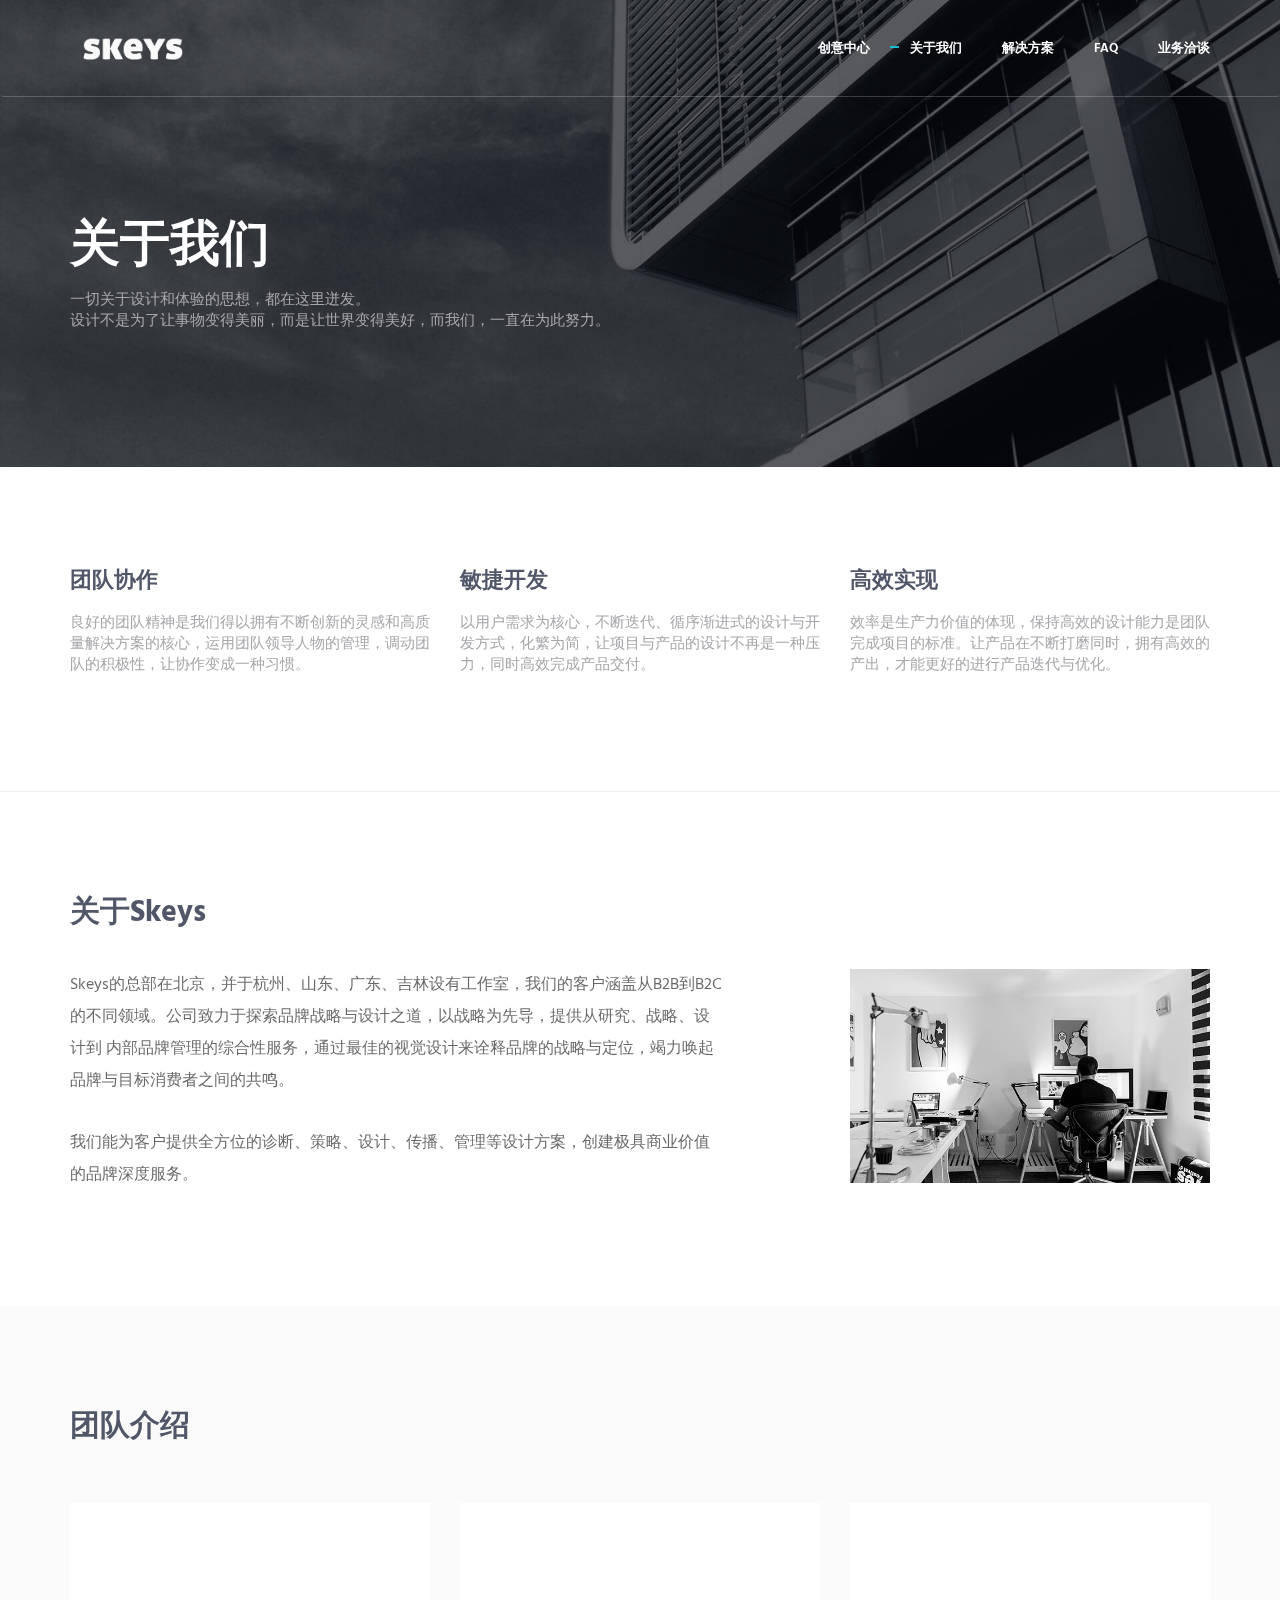
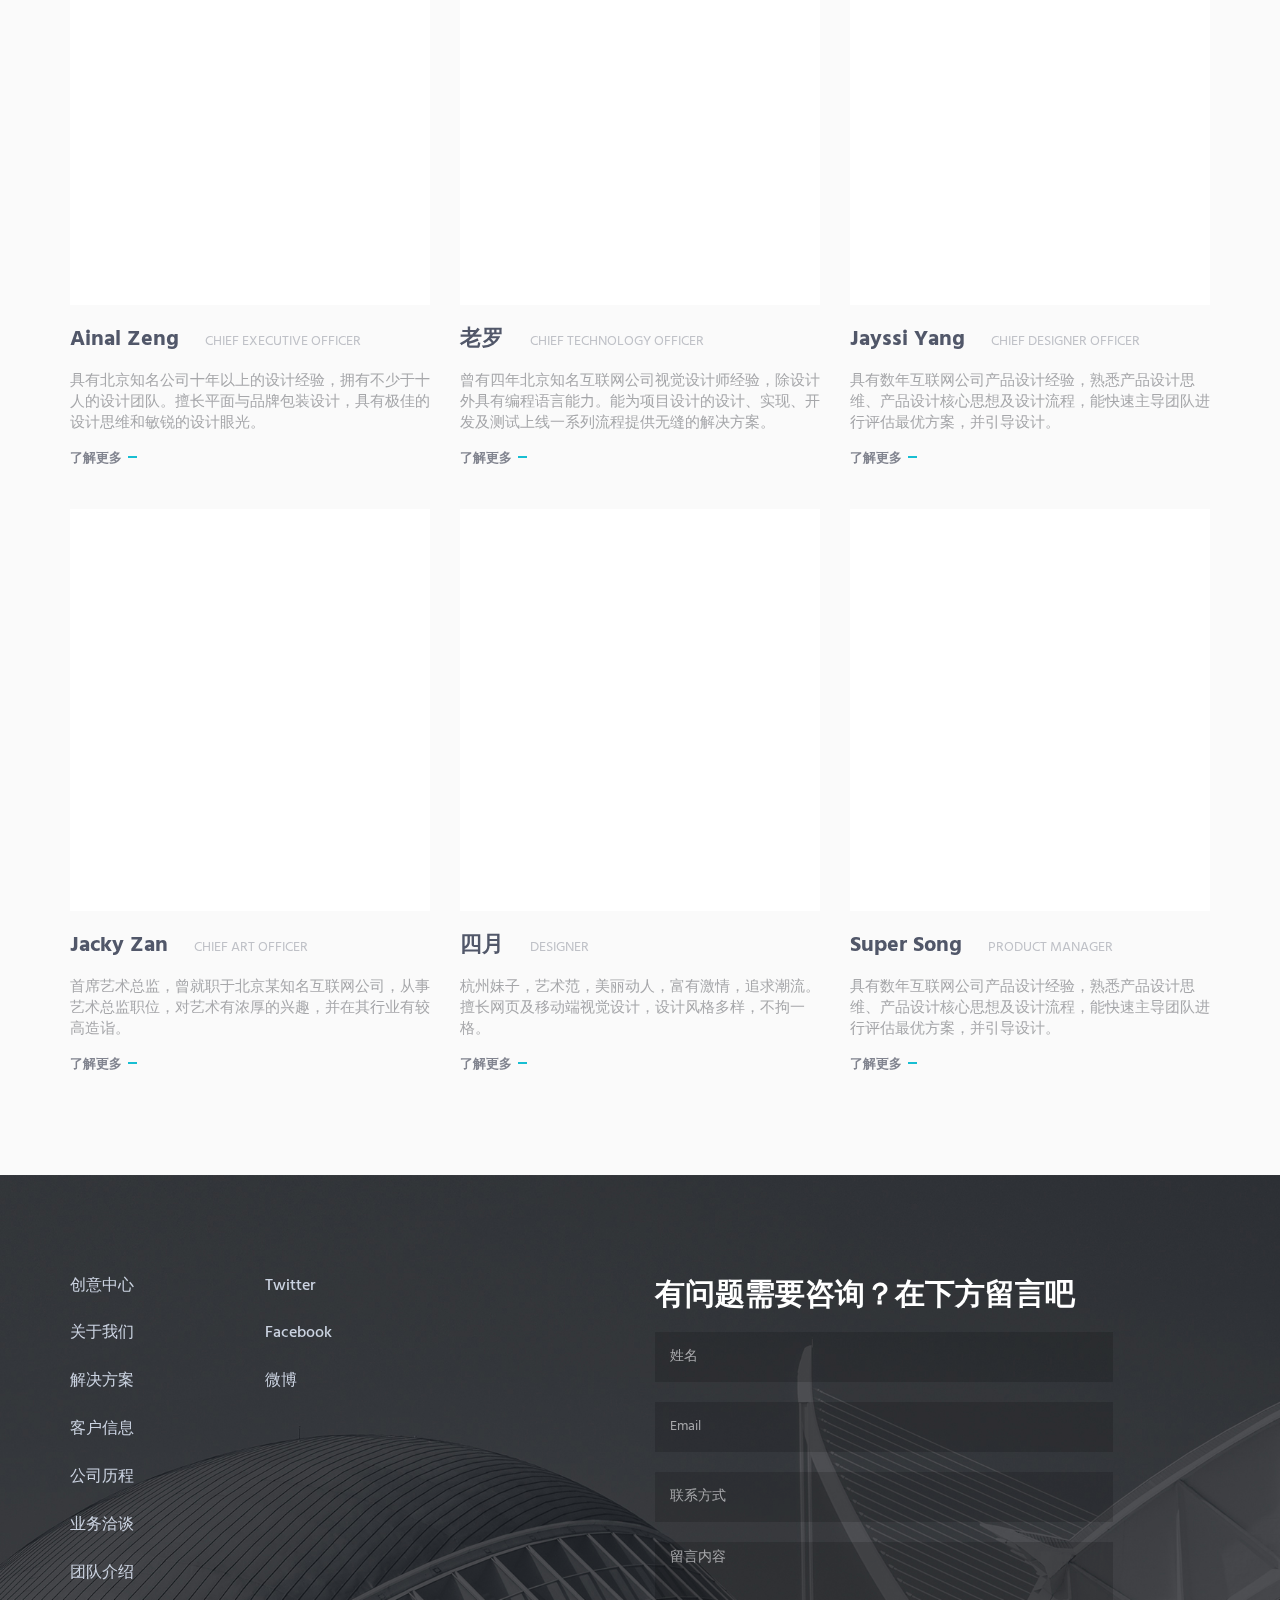
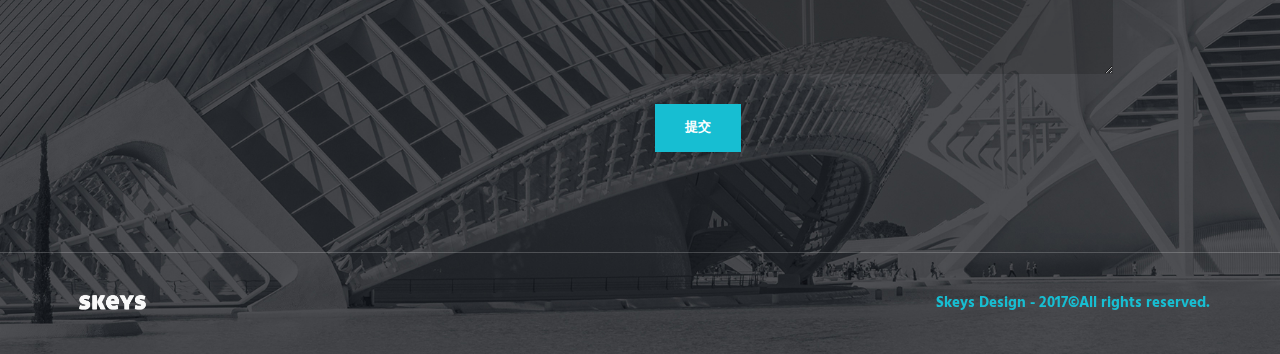
==== commit 927c185d: "修改官网新版1.0.1" ====
--- a/about.html
+++ b/about.html
@@ -1,265 +1,330 @@
-<!doctype html>
-<!--[if IE 8 ]><html class="ie no-js" xmlns="http://www.w3.org/1999/xhtml" xml:lang="zh" lang="zh"> <![endif]-->
-<!--[if IE 9]> <html class="ie9 no-js" xmlns="http://www.w3.org/1999/xhtml" xml:lang="zh" lang="zh"> <![endif]-->
-<!--[if (gte IE 9)|!(IE)]><!--><html  class="no-js" xmlns="http://www.w3.org/1999/xhtml" xml:lang="zh" lang="zh"><!--<![endif]-->
-<head>
-	<meta charset="utf-8">
-	<!--[if IE]><meta http-equiv='X-UA-Compatible' content='IE=edge,chrome=1'><![endif]-->
-	<meta name="viewport" content="width=device-width, initial-scale=1.0" />
-
-	<title>Skeys|关于</title>
-	<meta name="description" content="Form. Responsive HTML5 template.">
-	<meta name="keywords" content="form, responsive, multi-purpose, portfolio, parallax, template, html5, agency">
-	<meta name="author" content="Aether Themes">
-
-	<link rel="shortcut icon" href="images/favicon.png">
-	<link rel="apple-touch-icon" href="images/apple-touch-icon.png">
-	<link rel="apple-touch-icon" sizes="72x72" href="images/apple-touch-icon-72x72.png">
-	<link rel="apple-touch-icon" sizes="114x114" href="images/apple-touch-icon-114x114.png">
-
-	<!--[if lt IE 9]>
-		<script src="http://html5shim.googlecode.com/svn/trunk/html5.js"></script>
-	<![endif]-->
-
-	<!-- jQuery -->
-	<script src="js/jquery.js" type="text/javascript" charset="utf-8"></script>
-
-	<!-- Fonts -->
-	<link href='http://fonts.useso.com/css?family=Lato:300,400|Montserrat' rel='stylesheet' type='text/css'>
-
-	<!-- Stylesheets -->
-	<link rel="stylesheet" type="text/css" href="css/framework.css">
-	<link rel="stylesheet" type="text/css" href="css/style.css">
-
-</head>
-
-<body>
-	<!-- Begin Navigation -->
-	<nav class="mobile">
-
-		
-		<!-- Menu -->
-		<ul class="nav-content clearfix">
-			<li id="magic-line"></li>
-			<li class="drop first upper">
-				<a href="index.html">主页</a>
-			</li>
-			<li class="current-page upper"><a href="about.html">关于</a></li>
-			<li class="drop upper">
-				<a class="drop-btn" href="portfolio.html">案例</a>
-			</li>
-			<li class="upper"><a href="contact.html">洽谈</a></li>
-		</ul><!-- END -->
-
-	</nav>
-	<header class="mobile">
-
-		<!-- Logo -->
-		<a href="index.html"><img class="logo" src="images/logo.png" alt="Form Logo" width="96" height="35" /></a>
-
-		<!-- Menu Button -->
-		<button type="button" class="nav-button">
-		  <div class="button-bars"></div>
-	    </button><!-- END -->
-
-	</header>
-
-	<div class="sticky-head"></div>
-	<!-- End Navigation -->
-
-	<!-- Begin Small Hero Block -->
-	<section class="hero small accent parallax" style="background-image: url(images/parallax.png);">
-
-		<!-- Heading -->
-		<div class="hero-content container">
-			<h1 style="letter-spacing: 4px"><b>关于我们</b></h1>
-			<h2 style="letter-spacing: 4px">About Skeys</h2>
-		</div><!-- END -->
-
-		<!-- Button -->
-		<div class="sub-hero container">
-			<span class="line"></span>
-		</div><!-- END -->
-
-	</section>
-	<!-- End Small Hero Block -->
-
-
-	<!-- Begin Overview Block -->
-	<section class="content container">
-
-		<!-- Features -->	
-		<div class="row center-mobile">
-
-			<div class="col-sm-4">
-				<h2 class="highlighted"><strong>专业</strong></h2>
-				<p>我们的设计师们大都是艺术类、技术类科班出身，具有专业的技术素养和审美水准，可保证提供最专业的成果。</p>
-			</div>
-			<div class="col-sm-4">
-				<h2 class="highlighted"><strong>经验</strong></h2>
-				<p>我们的团队成员年轻且富有经验，最多长达十年之久的设计经验，深入洞悉用户体验和设计趋势。</p>
-			</div>
-			<div class="col-sm-4">
-				<h2 class="highlighted"><strong>执着</strong></h2>
-				<p>我们的团队以90后为主，热情而富有活力，因为热爱设计，所以愿意投入100%+的激情和执着，不达目的，誓不罢休。</p>
-			</div>
-
-		</div><!-- END -->
-
-	</section>
-	<!-- End Overview Block -->
-
-	<!-- Begin Feature Block -->
-	<section class="feature-box light">
-		<div class="feature-image" style="background-image: url(images/office.png);"></div>
-		<div class="content container center-mobile">
-
-			<!-- Title -->
-			<div class="row">
-				<div class="title col-sm-6 col-sm-push-6">
-					<h2>我们的核心团队</h2>
-					<p>我们都渴望更努力一点，来让这个世界更美好一点点。</p>
-				</div>
-			</div><!-- END-->
-
-			<!-- Features -->
-			<div class="row">
-				<div class="feature col-sm-6 col-sm-offset-6 col-md-3 clearfix">
-					<h3>老罗</h3>
-					<p>一个富有激情和幽默感的伪90后大叔，热爱设计，轻微强迫症。从事设计行业4年，目前在某集团担任UED设计师。</p>
-					<ul class="social-list animated fade" data-appear-bottom-offset="100">
-						<li><a href="#"><i class="fa fa-twitter"></i></a></li>
-						<li><a href="#"><i class="fa fa-linkedin"></i></a></li>
-					</ul>
-				</div>
-				<div class="feature col-sm-6 col-sm-offset-6 col-md-3 col-md-offset-0 clearfix">
-					<h3>安妮</h3>
-					<p>80后奶爸，略微闷骚，对细节追求完美。从事设计行业10年，具有丰富的VIS视觉系统、品牌设计、网页设计经验，目前在北京担任UED设计师。</p>
-					<ul class="social-list animated fade" data-appear-bottom-offset="100">
-						<li><a href="#"><i class="fa fa-twitter"></i></a></li>
-						<li><a href="#"><i class="fa fa-linkedin"></i></a></li>
-					</ul>
-				</div>
-			</div><!-- END -->
-
-			<!-- Features -->
-			<div class="row">
-				<div class="feature last col-sm-6 col-sm-offset-6 col-md-3 clearfix">
-					<h3>Jayssi</h3>
-					<p>小鲜肉，产品控，目前单身。俊俏的脸庞下面，是他年轻而不羁的心。目前在一线城市从事产品设计、用户体验优化以及交互设计工作。</p>
-					<ul class="social-list animated fade" data-appear-bottom-offset="100">
-						<li><a href="#"><i class="fa fa-twitter"></i></a></li>
-						<li><a href="#"><i class="fa fa-tumblr"></i></a></li>
-					</ul>
-				</div>
-				<div class="feature last col-sm-6 col-sm-offset-6 col-md-3 col-md-offset-0 clearfix">
-					<h3>Jacky</h3>
-					<p>技术控，爱自拍，浪漫而富有才华。具有网页、移动端的视觉和交互设计经验，热爱数码科技，对编程开发具有一定经验。</p>
-					<ul class="social-list animated fade" data-appear-bottom-offset="100">
-						<li><a href="#"><i class="fa fa-facebook"></i></a></li>
-						<li><a href="#"><i class="fa fa-twitter"></i></a></li>
-						<li><a href="#"><i class="fa fa-linkedin"></i></a></li>
-					</ul>
-				</div>
-			</div><!-- END -->
-		
-		</div>
-	</section>
-	<!-- End Feature Block -->
-
-	<!-- Begin Milestone Block -->
-	<section class="container">
-		<div class="row">
-
-			<!-- Milestone -->
-			<div class="milestone col-sm-4">
-				<span class="timer value" data-from="1000" data-to="2016" data-speed="1000" data-refresh-interval="100">2016</span>
-				<h6>成立时间</h6>
-			</div><!-- END -->
-
-			<!-- Milestone -->
-			<div class="milestone col-sm-4">
-				<span class="timer value" data-from="0" data-to="83" data-speed="1000" data-refresh-interval="100">83</span>
-				<h6>洽谈次数</h6>
-			</div><!-- END -->
-
-			<!-- Milestone -->
-			<div class="milestone col-sm-4">
-				<span class="timer value" data-from="0" data-to="132" data-speed="1000" data-refresh-interval="100">132</span>
-				<h6>团队成果</h6>
-			</div><!-- END -->
-
-		</div>
-	</section>
-	<!-- End Milestone Block -->
-
-	<!-- Begin Video Background Block -->
-	<section class="video-background content dark">
-		<div id="bgVideo"></div>
-		<div class="container">
-
-			<!-- Title -->
-			<div class="row">
-				<div class="center title col-lg-12">
-					<h2>工作流程</h2>
-					<p>简洁、高效、专业的工作流程，效率为先，质量为先。</p>
-				</div>
-			</div><!-- END -->
-
-			<!-- Phases -->
-			<ul class="center-mobile phases row">
-				<li class="col-sm-4 clearfix"><h3><i class="icon white light"></i>创意激发</h3><p>团队针对用户需求成立相对应的创意设计组，针对需求进行创意激发和故事板讨论。</p></li>
-				<li class="col-sm-4 clearfix"><h3><i class="icon white mouse"></i>产品设计</h3><p>根据创意与讨论结果，进行产品相应的流程设计、交互设计和视觉设计。</p></li>
-				<li class="col-sm-4 clearfix"><h3><i class="icon white browser"></i>用户测试</h3><p>对于设计产出结果，团队成立用户模拟组，模拟真实用户场景对产品进行测试，并进行相应的优化。</p></li>
-			</ul>
-
-			<!-- Button -->
-			<div class="row">
-				<div class="center padded col-lg-12">
-					<a href="portfolio.html" class="button white">查看案例</a>
-				</div>
-			</div><!-- END -->
-
-		</div>
-	</section>
-	<!-- End Video Background Block -->
-
-	<!-- Begin Footer -->
-	
-
-	<footer>
-		<div class="container">
-			<div class="row">
-			
-				<ul class="contact-list col-md-12">
-					<li><i class="fa fa-envelope-o"></i><a href="mailto:support@skeys.top">support@skeys.top</a></li>
-					<li><i class="fa fa-phone"></i><a href="#">+ 010 8920 0921</a></li>
-					<li><i class="fa fa-map-marker"></i><a href="#">北京市朝阳区望京soho楼B座1209</a></li>	
-				</ul>
-			</div>
-
-			<div class="row">
-
-			  <ul class="social-list col-md-12">
-
-				<li class="copyright"><small>Copyright © 2017-2020 Skeys视觉创意工作室. All rights reserved.</small></li>
-
-			</ul>
-
-			</div>
-
-
-
-		</div>
-	</footer>
-	<!-- End Footer -->
-
-	<!-- Javascript -->
-	<script src="js/retina.js"></script>
-	<script src="js/backgroundcheck.js"></script>
-	<script src="js/plugins.js"></script>
-
-	<script src="js/main.js"></script>
-</body>
-
-</html>+<!DOCTYPE html>
+
+<html lang="ch" class="no-js">
+    <!-- BEGIN HEAD -->
+    <head>
+        <meta charset="utf-8"/>
+        <title>关于我们 - Skeys</title>
+        <meta http-equiv="X-UA-Compatible" content="IE=edge">
+        <meta content="width=device-width, initial-scale=1" name="viewport"/>
+        <meta content="" name="description"/>
+        <meta content="" name="author"/>
+
+        <!-- GLOBAL MANDATORY STYLES -->
+        <link href="http://fonts.googleapis.com/css?family=Hind:300,400,500,600,700" rel="stylesheet" type="text/css">
+        <link href="vendor/simple-line-icons/simple-line-icons.min.css" rel="stylesheet" type="text/css"/>
+        <link href="vendor/bootstrap/css/bootstrap.min.css" rel="stylesheet" type="text/css"/>
+
+        <!-- PAGE LEVEL PLUGIN STYLES -->
+        <link href="css/animate.css" rel="stylesheet">
+        <link href="vendor/swiper/css/swiper.min.css" rel="stylesheet" type="text/css"/>
+
+        <!-- THEME STYLES -->
+        <link href="css/layout.css" rel="stylesheet" type="text/css"/>
+
+        <!-- Favicon -->
+        <link rel="shortcut icon" href="img/favicon.png">
+        <link rel="apple-touch-icon" href="img/apple-touch-icon.png">
+        <link rel="apple-touch-icon" sizes="72x72" href="img/apple-touch-icon-72x72.png">
+        <link rel="apple-touch-icon" sizes="114x114" href="img/apple-touch-icon-114x114.png">
+    </head>
+    <!-- END HEAD -->
+
+    <!-- BODY -->
+    <body>
+
+        <!--========== HEADER ==========-->
+        <header class="header navbar-fixed-top">
+            <!-- Navbar -->
+            <nav class="navbar" role="navigation">
+                <div class="container">
+                    <!-- Brand and toggle get grouped for better mobile display -->
+                    <div class="menu-container">
+                        <button type="button" class="navbar-toggle" data-toggle="collapse" data-target=".nav-collapse">
+                            <span class="sr-only">Toggle navigation</span>
+                            <span class="toggle-icon"></span>
+                        </button>
+
+                        <!-- Logo -->
+                        <div class="logo">
+                            <a class="logo-wrap" href="index.html">
+                                <img class="logo-img logo-img-main" src="img/logo.png" alt="Asentus Logo">
+                                <img class="logo-img logo-img-active" src="img/logo-dark.png" alt="Asentus Logo">
+                            </a>
+                        </div>
+                        <!-- End Logo -->
+                    </div>
+
+                    <!-- Collect the nav links, forms, and other content for toggling -->
+                    <div class="collapse navbar-collapse nav-collapse">
+                        <div class="menu-container">
+                            <ul class="navbar-nav navbar-nav-right">
+                                <li class="nav-item"><a class="nav-item-child nav-item-hover" href="index.html">创意中心</a></li>
+                                <!-- <li class="nav-item"><a class="nav-item-child nav-item-hover" href="pricing.html">Pricing</a></li> -->
+                                <li class="nav-item"><a class="nav-item-child nav-item-hover active" href="about.html">关于我们</a></li>
+                                <li class="nav-item"><a class="nav-item-child nav-item-hover" href="products.html">解决方案</a></li>
+                                <li class="nav-item"><a class="nav-item-child nav-item-hover" href=faq.html>FAQ</a></li>
+                                <li class="nav-item"><a class="nav-item-child nav-item-hover" href="contact.html">业务洽谈</a></li>
+                            </ul>
+                        </div>
+                    </div>
+                    <!-- End Navbar Collapse -->
+                </div>
+            </nav>
+            <!-- Navbar -->
+        </header>
+        <!--========== END HEADER ==========-->
+
+        <!--========== PARALLAX ==========-->
+        <div class="parallax-window" data-parallax="scroll" data-image-src="img/1920x1080/01.jpg">
+            <div class="parallax-content container">
+                <h1 class="carousel-title">关于我们</h1>
+                <p>一切关于设计和体验的思想，都在这里迸发。 <br/> 设计不是为了让事物变得美丽，而是让世界变得美好，而我们，一直在为此努力。</p>
+            </div>
+        </div>
+        <!--========== PARALLAX ==========-->
+
+        <!--========== PAGE LAYOUT ==========-->
+        <!-- Features -->
+        <div class="section-seperator">
+            <div class="content-lg container">
+                <div class="row">
+                    <div class="col-sm-4 sm-margin-b-50">
+                        <div class="wow fadeInLeft" data-wow-duration=".3" data-wow-delay=".3s">
+                            <h3>团队协作</h3>
+                            <p>良好的团队精神是我们得以拥有不断创新的灵感和高质量解决方案的核心，运用团队领导人物的管理，调动团队的积极性，让协作变成一种习惯。</p>
+                            <!-- <a class="link" href="#">Read More</a> -->
+                        </div>
+                    </div>
+                    <div class="col-sm-4 sm-margin-b-50">
+                        <div class="wow fadeInLeft" data-wow-duration=".3" data-wow-delay=".2s">
+                            <h3>敏捷开发</h3>
+                            <p>以用户需求为核心，不断迭代、循序渐进式的设计与开发方式，化繁为简，让项目与产品的设计不再是一种压力，同时高效完成产品交付。</p>
+                            <!-- <a class="link" href="#">Read More</a> -->
+                        </div>
+                    </div>
+                    <div class="col-sm-4">
+                        <div class="wow fadeInLeft" data-wow-duration=".3" data-wow-delay=".1s">
+                            <h3>高效实现</h3>
+                            <p>效率是生产力价值的体现，保持高效的设计能力是团队完成项目的标准。让产品在不断打磨同时，拥有高效的产出，才能更好的进行产品迭代与优化。</p>
+                            <!-- <a class="link" href="#">Read More</a> -->
+                        </div>
+                    </div>
+                </div>
+                <!--// end row -->
+            </div>
+        </div>
+        <!-- End Features -->
+
+        <!-- About -->
+        <div class="content-lg container">
+            <div class="row margin-b-20">
+                <div class="col-sm-6">
+                    <h2>关于Skeys</h2>
+                </div>
+            </div>
+            <!--// end row -->
+
+            <div class="row">
+                <div class="col-sm-7 sm-margin-b-50">
+                    <div class="margin-b-30">
+                        <p class="carousel-subtitle-dark">Skeys的总部在北京，并于杭州、山东、广东、吉林设有工作室，我们的客户涵盖从B2B到B2C的不同领域。公司致力于探索品牌战略与设计之道，以战略为先导，提供从研究、战略、设计到
+                        内部品牌管理的综合性服务，通过最佳的视觉设计来诠释品牌的战略与定位，竭力唤起品牌与目标消费者之间的共鸣。</p>
+                    </div>
+                    <p class="carousel-subtitle-dark">我们能为客户提供全方位的诊断、策略、设计、传播、管理等设计方案，创建极具商业价值的品牌深度服务。</p>
+                </div>
+                <div class="col-sm-4 col-sm-offset-1">
+                    <img class="img-responsive" src="img/640x380/01.jpg" alt="我们的工作室">
+                </div>
+            </div>
+            <!--// end row -->
+        </div>
+        <!-- End About -->
+
+        <!-- Team -->
+        <div class="bg-color-sky-light">
+            <div class="content-lg container">
+                <div class="row margin-b-40">
+                    <div class="col-sm-6">
+                        <h2>团队介绍</h2>
+                        <!-- <p>Lorem ipsum dolor sit amet consectetur adipiscing elit sed tempor incididunt ut laboret dolore magna aliqua enim minim veniam exercitation</p> -->
+                    </div>
+                </div>
+                <!--// end row -->
+
+                <div class="row">
+                    <!-- Team -->
+                    <div class="col-sm-4 sm-margin-b-50">
+                        <div class="bg-color-white margin-b-20">
+                            <div class="wow zoomIn" data-wow-duration=".3" data-wow-delay=".1s">
+                                <img class="img-responsive" src="img/770x860/anial.png" alt="Team Image">
+                            </div>
+                        </div>
+                        <h4><a href="#">Ainal Zeng</a> <span class="text-uppercase margin-l-20">Chief Executive Officer</span></h4>
+                        <p>具有北京知名公司十年以上的设计经验，拥有不少于十人的设计团队。擅长平面与品牌包装设计，具有极佳的设计思维和敏锐的设计眼光。</p>
+                        <a class="link" href="#">了解更多</a>
+                    </div>
+                    <!-- End Team -->
+
+                    <!-- Team -->
+                    <div class="col-sm-4 sm-margin-b-50">
+                        <div class="bg-color-white margin-b-20">
+                            <div class="wow zoomIn" data-wow-duration=".3" data-wow-delay=".1s">
+                                <img class="img-responsive" src="img/770x860/laoluo.png" alt="Team Image">
+                            </div>
+                        </div>
+                        <h4><a href="#">老罗</a> <span class="text-uppercase margin-l-20">Chief Technology Officer</span></h4>
+                        <p>曾有四年北京知名互联网公司视觉设计师经验，除设计外具有编程语言能力。能为项目设计的设计、实现、开发及测试上线一系列流程提供无缝的解决方案。</p>
+                        <a class="link" href="#">了解更多</a>
+                    </div>
+                    <!-- End Team -->
+
+                    <!-- Team -->
+                    <div class="col-sm-4 sm-margin-b-50">
+                        <div class="bg-color-white margin-b-20">
+                            <div class="wow zoomIn" data-wow-duration=".3" data-wow-delay=".1s">
+                                <img class="img-responsive" src="img/770x860/jayssi.png" alt="Team Image">
+                            </div>
+                        </div>
+                        <h4><a href="#">Jayssi Yang</a> <span class="text-uppercase margin-l-20">Chief Designer Officer</span></h4>
+                        <p>具有数年互联网公司产品设计经验，熟悉产品设计思维、产品设计核心思想及设计流程，能快速主导团队进行评估最优方案，并引导设计。</p>
+                        <a class="link" href="#">了解更多</a>
+                    </div>
+                    <!-- End Team -->
+                </div>
+                <!--// end row -->
+                <div style="display:block; padding:20px;">
+
+               </div>
+
+                <div class="row">
+                    <!-- Team -->
+                    <div class="col-sm-4 sm-margin-b-50">
+                        <div class="bg-color-white margin-b-20">
+                            <div class="wow zoomIn" data-wow-duration=".3" data-wow-delay=".1s">
+                                <img class="img-responsive" src="img/770x860/jacky.png" alt="Team Image">
+                            </div>
+                        </div>
+                        <h4><a href="#">Jacky Zan</a> <span class="text-uppercase margin-l-20">Chief ART Officer</span></h4>
+                        <p>首席艺术总监，曾就职于北京某知名互联网公司，从事艺术总监职位，对艺术有浓厚的兴趣，并在其行业有较高造诣。</p>
+                        <a class="link" href="#">了解更多</a>
+                    </div>
+                    <!-- End Team -->
+
+                    <!-- Team -->
+                    <div class="col-sm-4 sm-margin-b-50">
+                        <div class="bg-color-white margin-b-20">
+                            <div class="wow zoomIn" data-wow-duration=".3" data-wow-delay=".1s">
+                                <img class="img-responsive" src="img/770x860/april.png" alt="Team Image">
+                            </div>
+                        </div>
+                        <h4><a href="#">四月</a> <span class="text-uppercase margin-l-20">Designer</span></h4>
+                        <p>杭州妹子，艺术范，美丽动人，富有激情，追求潮流。擅长网页及移动端视觉设计，设计风格多样，不拘一格。</p>
+                        <a class="link" href="#">了解更多</a>
+                    </div>
+                    <!-- End Team -->
+
+                    <!-- Team -->
+                    <div class="col-sm-4 sm-margin-b-50">
+                        <div class="bg-color-white margin-b-20">
+                            <div class="wow zoomIn" data-wow-duration=".3" data-wow-delay=".1s">
+                                <img class="img-responsive" src="img/770x860/song.png" alt="Team Image">
+                            </div>
+                        </div>
+                        <h4><a href="#">Super Song</a> <span class="text-uppercase margin-l-20">product manager</span></h4>
+                        <p>具有数年互联网公司产品设计经验，熟悉产品设计思维、产品设计核心思想及设计流程，能快速主导团队进行评估最优方案，并引导设计。</p>
+                        <a class="link" href="#">了解更多</a>
+                    </div>
+                    <!-- End Team -->
+                </div>
+                <!--// end row -->
+            </div>
+        </div>
+        <!-- End Team -->
+        <!--========== END PAGE LAYOUT ==========-->
+
+        <!--========== FOOTER ==========-->
+        <footer class="footer">
+            <!-- Links -->
+            <div class="footer-seperator">
+                <div class="content-lg container">
+                    <div class="row">
+                        <div class="col-sm-2 sm-margin-b-50">
+                            <!-- List -->
+                            <ul class="list-unstyled footer-list">
+                                <li class="footer-list-item"><a class="footer-list-link" href="#">创意中心</a></li>
+                                <li class="footer-list-item"><a class="footer-list-link" href="#">关于我们</a></li>
+                                <li class="footer-list-item"><a class="footer-list-link" href="#">解决方案</a></li>
+                                <!--<li class="footer-list-item"><a class="footer-list-link" href="#">Pricing</a></li>-->
+                                <li class="footer-list-item"><a class="footer-list-link" href="#">客户信息</a></li>
+                                <li class="footer-list-item"><a class="footer-list-link" href="#">公司历程</a></li>
+                                <li class="footer-list-item"><a class="footer-list-link" href="#">业务洽谈</a></li>
+                                <li class="footer-list-item"><a class="footer-list-link" href="#">团队介绍</a></li>
+                            </ul>
+                            <!-- End List -->
+                        </div>
+                        <div class="col-sm-4 sm-margin-b-30">
+                            <!-- List -->
+                            <ul class="list-unstyled footer-list">
+                                <li class="footer-list-item"><a class="footer-list-link" href="#">Twitter</a></li>
+                                <li class="footer-list-item"><a class="footer-list-link" href="#">Facebook</a></li>
+                                <li class="footer-list-item"><a class="footer-list-link" href="#">微博</a></li>
+                                <!--<li class="footer-list-item"><a class="footer-list-link" href="#">YouTube</a></li>-->
+                            </ul>
+                            <!-- End List -->
+                        </div>
+                        <div class="col-sm-5 sm-margin-b-30">
+                            <h2 class="color-white">有问题需要咨询？在下方留言吧</h2>
+                            <input type="text" class="form-control footer-input margin-b-20" placeholder="姓名" required>
+                            <input type="email" class="form-control footer-input margin-b-20" placeholder="Email" required>
+                            <input type="text" class="form-control footer-input margin-b-20" placeholder="联系方式" required>
+                            <textarea class="form-control footer-input margin-b-30" rows="6" placeholder="留言内容" required></textarea>
+                            <button type="submit" class="btn-theme btn-theme-sm btn-base-bg text-uppercase">提交</button>
+                        </div>
+                    </div>
+                    <!--// end row -->
+                </div>
+            </div>
+            <!-- End Links -->
+
+            <!-- Copyright -->
+            <div class="content container">
+                <div class="row">
+                    <div class="col-xs-6">
+                        <img class="footer-logo" src="img/logo.png" alt="Skeys Logo">
+                    </div>
+                    <div class="col-xs-6 text-right">
+                        <p class="margin-b-0"><a class="color-base fweight-700" href="#preview/asentus/">Skeys Design - 2017©All rights reserved.</p>
+                    </div>
+                </div>
+                <!--// end row -->
+            </div>
+            <!-- End Copyright -->
+        </footer>
+        <!--========== END FOOTER ==========-->
+
+        <!-- Back To Top -->
+        <a href="javascript:void(0);" class="js-back-to-top back-to-top"><i class="service-icon icon-arrow-up"></i> </a>
+
+        <!-- JAVASCRIPTS(Load javascripts at bottom, this will reduce page load time) -->
+        <!-- CORE PLUGINS -->
+        <script src="vendor/jquery.min.js" type="text/javascript"></script>
+        <script src="vendor/jquery-migrate.min.js" type="text/javascript"></script>
+        <script src="vendor/bootstrap/js/bootstrap.min.js" type="text/javascript"></script>
+
+        <!-- PAGE LEVEL PLUGINS -->
+        <script src="vendor/jquery.easing.js" type="text/javascript"></script>
+        <script src="vendor/jquery.back-to-top.js" type="text/javascript"></script>
+        <script src="vendor/jquery.smooth-scroll.js" type="text/javascript"></script>
+        <script src="vendor/jquery.wow.min.js" type="text/javascript"></script>
+        <script src="vendor/jquery.parallax.min.js" type="text/javascript"></script>
+        <script src="vendor/swiper/js/swiper.jquery.min.js" type="text/javascript"></script>
+
+        <!-- PAGE LEVEL SCRIPTS -->
+        <script src="js/layout.min.js" type="text/javascript"></script>
+        <script src="js/components/swiper.min.js" type="text/javascript"></script>
+        <script src="js/components/wow.min.js" type="text/javascript"></script>
+
+    </body>
+    <!-- END BODY -->
+</html>
--- a/css/layout.css
+++ b/css/layout.css
@@ -0,0 +1,1554 @@
+@charset "UTF-8";
+
+html {
+  overflow-x: hidden;
+}
+
+html, html a, body {
+  -webkit-font-smoothing: antialiased;
+}
+
+body {
+  font-family: Hind, sans-serif, 微软雅黑, Microsoft YaHei;
+}
+
+p {
+  font-size: 15px;
+  font-weight: 400;
+  font-family: Hind, sans-serif;
+  color: #a6a7aa;
+  line-height: 1.4;
+  margin-bottom: 15px;
+}
+
+em,
+li,
+li a {
+  font-size: 16px;
+  font-weight: 500;
+  font-family: Hind, sans-serif;
+  color: #515769;
+}
+
+a {
+  font-family: Hind, sans-serif;
+  color: #81848f;
+  outline: 0;
+}
+
+a:focus, a:hover, a:active {
+  outline: 0;
+  color: #999caa;
+  text-decoration: none;
+}
+
+.link {
+  position: relative;
+  font-size: 13px;
+  font-weight: 600;
+  font-family: Hind, sans-serif;
+  text-transform: uppercase;
+}
+
+.link:after {
+  position: absolute;
+  top: 8px;
+  right: -15px;
+  width: 9px;
+  height: 2px;
+  background: #17bed2;
+  content: " ";
+}
+
+span {
+  font-size: 14px;
+  font-weight: 400;
+  font-family: Hind, sans-serif;
+  color: #bfc1c7;
+}
+
+h1, h2, h3, h4, h5, h6 {
+  font-weight: 700;
+  font-family: Hind, sans-serif;
+  color: #515769;
+  line-height: 1.4;
+  margin: 0 0 15px;
+}
+
+h1 > a, h2 > a, h3 > a, h4 > a, h5 > a, h6 > a {
+  color: #515769;
+}
+
+h1 > a:hover, h2 > a:hover, h3 > a:hover, h4 > a:hover, h5 > a:hover, h6 > a:hover {
+  color: #999caa;
+  text-decoration: none;
+}
+
+h1 > a:focus, h2 > a:focus, h3 > a:focus, h4 > a:focus, h5 > a:focus, h6 > a:focus {
+  text-decoration: none;
+}
+
+h1 {
+  font-size: 40px;
+}
+
+h2 {
+  font-size: 30px;
+}
+
+h3 {
+  font-size: 22px;
+}
+
+h4 {
+  font-size: 22px;
+}
+
+::selection {
+  color: #fff;
+  background: #17bed2;
+  text-shadow: none;
+}
+
+::-webkit-selection {
+  color: #fff;
+  background: #17bed2;
+  text-shadow: none;
+}
+
+::-moz-selection {
+  color: #fff;
+  background: #17bed2;
+  text-shadow: none;
+}
+
+:active,
+:focus {
+  outline: none;
+}
+
+/* Section Seperator */
+.section-seperator {
+  border-bottom: 1px solid #edf0f2;
+}
+
+/* Content Wrapper Link */
+.content-wrapper-link {
+  position: absolute;
+  top: 0;
+  left: 0;
+  right: 0;
+  bottom: 0;
+  display: block;
+  z-index: 3;
+  text-decoration: none;
+}
+
+/*------------------------------------------------------------------
+  	[Blockquote]
+------------------------------------------------------------------*/
+.blockquote {
+  position: relative;
+  font-size: 17px;
+  font-weight: 400;
+  font-family: Hind, sans-serif;
+  color: #a6a7aa;
+  line-height: 1.4;
+  border-left: none;
+  margin-left: 20px;
+}
+
+.blockquote:before {
+  position: absolute;
+  top: 0;
+  left: -20px;
+  font-size: 60px;
+  display: inline-block;
+  color: #17bed2;
+  content: '“';
+}
+
+/*------------------------------------------------------------------
+  	[Button]
+------------------------------------------------------------------*/
+.btn-theme {
+  position: relative;
+  display: inline-block;
+  line-height: 1.4;
+  text-align: center;
+  background-image: none;
+  border-style: solid;
+  white-space: nowrap;
+  vertical-align: middle;
+  -ms-touch-action: manipulation;
+  touch-action: manipulation;
+  cursor: pointer;
+  -webkit-user-select: none;
+  -moz-user-select: none;
+  -ms-user-select: none;
+  user-select: none;
+}
+
+.btn-theme:focus, .btn-theme:active:focus, .btn-theme.active:focus, .btn-theme.focus, .btn-theme:active.focus, .btn-theme.active.focus {
+  outline: none;
+}
+
+.btn-theme:hover {
+  transition-duration: 300ms;
+  transition-property: all;
+  transition-timing-function: cubic-bezier(0.7, 1, 0.7, 1);
+}
+
+.btn-theme:hover, .btn-theme:focus, .btn-theme.focus {
+  text-decoration: none;
+}
+
+.btn-theme:active, .btn-theme.active {
+  background-image: none;
+  outline: 0;
+}
+
+.btn-theme.disabled, .btn-theme[disabled],
+fieldset[disabled] .btn-theme {
+  cursor: not-allowed;
+  box-shadow: none;
+  opacity: .65;
+  pointer-events: none;
+}
+
+.btn-white-brd {
+  color: #fff;
+  background: transparent;
+  border-color: rgba(255, 255, 255, 0.3);
+  border-width: 1px;
+}
+
+.btn-white-brd:hover, .btn-white-brd:focus, .btn-white-brd.focus {
+  color: #515769;
+  background: #fff;
+  border-color: transparent;
+}
+
+.btn-default-bg {
+  color: #515769;
+  background: #f3f4f5;
+  border-color: transparent;
+  border-width: 0;
+}
+
+.btn-default-bg:hover, .btn-default-bg:focus, .btn-default-bg.focus {
+  color: #fff;
+  background: #17bed2;
+  border-color: transparent;
+}
+
+.btn-base-bg {
+  color: #fff;
+  background: #17bed2;
+  border-color: transparent;
+  border-width: 0;
+}
+
+.btn-base-bg:hover, .btn-base-bg:focus, .btn-base-bg.focus {
+  color: #fff;
+  background: #63cbd7;
+  border-color: transparent;
+}
+
+.btn-theme-sm {
+  font-size: 13px;
+  font-weight: 600;
+  padding: 15px 30px;
+}
+
+/*------------------------------------------------------------------
+  	[Pricing]
+------------------------------------------------------------------*/
+.pricing {
+  padding: 70px 45px;
+  background: #fff;
+  margin-top: 50px;
+}
+
+@media (max-width: 768px) {
+  .pricing {
+    margin-top: 0;
+  }
+}
+
+.pricing.pricing-active {
+  padding-top: 110px;
+  padding-bottom: 110px;
+  margin-top: 10px;
+}
+
+@media (max-width: 768px) {
+  .pricing.pricing-active {
+    margin-top: 0;
+  }
+}
+
+.pricing .pricing-icon {
+  display: block;
+  font-size: 30px;
+  color: #999caa;
+  margin-bottom: 30px;
+}
+
+.pricing .pricing-list-item {
+  position: relative;
+  font-size: 13px;
+  color: #81848f;
+  padding-left: 20px;
+  margin-bottom: 10px;
+}
+
+.pricing .pricing-list-item:before {
+  position: absolute;
+  top: 7px;
+  left: 0;
+  width: 9px;
+  height: 2px;
+  background: #17bed2;
+  content: " ";
+  margin-right: 10px;
+}
+
+/*------------------------------------------------------------------
+  	[Promo Section]
+------------------------------------------------------------------*/
+@media (max-width: 991px) {
+  .promo-section .promo-section-col {
+    padding-top: 100px;
+    padding-bottom: 100px;
+  }
+}
+
+@media (min-width: 992px) {
+  .promo-section {
+    position: relative;
+    height: 400px;
+  }
+  .promo-section .promo-section-col {
+    width: 45%;
+  }
+  .promo-section .promo-section-img-left {
+    position: absolute;
+    top: 0;
+    right: 50%;
+  }
+  .promo-section .promo-section-img-right {
+    position: absolute;
+    top: 0;
+    left: 50%;
+  }
+  .promo-section .ver-center {
+    display: table;
+    height: 400px;
+  }
+  .promo-section .ver-center-aligned {
+    display: table-cell;
+    vertical-align: middle;
+  }
+}
+
+/*------------------------------------------------------------------
+  	[Service]
+------------------------------------------------------------------*/
+.service {
+  background: #fff;
+  padding: 50px;
+}
+
+.service .service-element,
+.service .service-info {
+  -webkit-transform: translate3d(0, 0, 0);
+  -moz-transform: translate3d(0, 0, 0);
+  transform: translate3d(0, 0, 0);
+  transition-duration: 300ms;
+  transition-property: all;
+  transition-timing-function: cubic-bezier(0.7, 1, 0.7, 1);
+}
+
+.service .service-icon {
+  display: block;
+  font-size: 30px;
+  color: #999caa;
+  margin-bottom: 30px;
+}
+
+.service:hover .service-element {
+  opacity: 0;
+  -webkit-transform: translate3d(0, -100%, 0);
+  -moz-transform: translate3d(0, -100%, 0);
+  transform: translate3d(0, -100%, 0);
+  transition-duration: 300ms;
+  transition-property: all;
+  transition-timing-function: cubic-bezier(0.7, 1, 0.7, 1);
+}
+
+.service:hover .service-info {
+  -webkit-transform: translate3d(0, -30%, 0);
+  -moz-transform: translate3d(0, -30%, 0);
+  transform: translate3d(0, -30%, 0);
+  transition-duration: 300ms;
+  transition-property: all;
+  transition-timing-function: cubic-bezier(0.7, 1, 0.7, 1);
+}
+
+/*------------------------------------------------------------------
+  	[Work]
+------------------------------------------------------------------*/
+.work {
+  position: relative;
+}
+
+.work .work-overlay {
+  position: relative;
+}
+
+.work .work-overlay:before {
+  position: absolute;
+  top: 0;
+  left: 0;
+  width: 100%;
+  height: 100%;
+  background: transparent;
+  content: " ";
+  transition-duration: 300ms;
+  transition-property: all;
+  transition-timing-function: cubic-bezier(0.7, 1, 0.7, 1);
+}
+
+.work .work-content {
+  position: absolute;
+  left: 0;
+  bottom: 0;
+  opacity: 0;
+  padding: 25px;
+  -webkit-transform: translate3d(0, 20px, 0);
+  -moz-transform: translate3d(0, 20px, 0);
+  transform: translate3d(0, 20px, 0);
+  transition-duration: 300ms;
+  transition-property: all;
+  transition-timing-function: cubic-bezier(0.7, 1, 0.7, 1);
+}
+
+.work:hover .work-overlay:before {
+  background: rgba(0, 0, 0, 0.5);
+  transition-duration: 300ms;
+  transition-property: all;
+  transition-timing-function: cubic-bezier(0.7, 1, 0.7, 1);
+}
+
+.work:hover .work-content {
+  opacity: 1;
+  -webkit-transform: translate3d(0, 0, 0);
+  -moz-transform: translate3d(0, 0, 0);
+  transform: translate3d(0, 0, 0);
+  transition-duration: 300ms;
+  transition-property: all;
+  transition-timing-function: cubic-bezier(0.7, 1, 0.7, 1);
+}
+
+/*------------------------------------------------------------------
+  	[Footer]
+------------------------------------------------------------------*/
+.footer {
+  background: url(../img/1920x1080/03.jpg) no-repeat;
+  background-size: cover;
+  background-position: center center;
+}
+
+.footer .footer-seperator {
+  border-bottom: 1px solid rgba(255, 255, 255, 0.2);
+}
+
+.footer .footer-list {
+  margin-bottom: 0;
+}
+
+.footer .footer-list-item {
+  color: #cbd3e1;
+  margin-bottom: 25px;
+}
+
+.footer .footer-list-link {
+  color: #cbd3e1;
+}
+
+.footer .footer-list-link:hover {
+  color: #fff;
+}
+
+.footer .footer-input {
+  background: rgba(0, 0, 0, 0.15);
+}
+
+.footer .footer-logo {
+  width: 85px;
+  height: auto;
+}
+
+/*------------------------------------------------------------------
+  	[Header]
+------------------------------------------------------------------*/
+/* Fixed Top */
+.navbar-fixed-top .navbar-collapse {
+  max-height: 100%;
+}
+
+/* Navbar */
+.header .navbar {
+  margin-bottom: 0;
+  border-bottom: 1px solid rgba(255, 255, 255, 0.2);
+  transition-duration: 300ms;
+  transition-property: all;
+  transition-timing-function: cubic-bezier(0.7, 1, 0.7, 1);
+}
+
+/* Navbar Toggle */
+.header .navbar-toggle {
+  width: 25px;
+  height: 25px;
+  border: none;
+  padding: 0;
+  margin: 35px 0;
+}
+
+.header .navbar-toggle .toggle-icon {
+  position: relative;
+  width: 21px;
+  height: 1px;
+  display: inline-block;
+  background: #515769;
+  transition-duration: 300ms;
+  transition-property: all;
+  transition-timing-function: cubic-bezier(0.7, 1, 0.7, 1);
+}
+
+.header .navbar-toggle .toggle-icon:before, .header .navbar-toggle .toggle-icon:after {
+  position: absolute;
+  left: 0;
+  background: #515769;
+  content: " ";
+}
+
+.header .navbar-toggle .toggle-icon:before {
+  width: 10px;
+  height: 1px;
+  bottom: 10px;
+  -webkit-transform: rotate(0);
+  -moz-transform: rotate(0);
+  transform: rotate(0);
+  transition-duration: 300ms;
+  transition-property: all;
+  transition-timing-function: cubic-bezier(0.7, 1, 0.7, 1);
+}
+
+.header .navbar-toggle .toggle-icon:after {
+  width: 16px;
+  height: 1px;
+  top: -5px;
+  -webkit-transform: rotate(0);
+  -moz-transform: rotate(0);
+  transform: rotate(0);
+  transition-duration: 300ms;
+  transition-property: all;
+  transition-timing-function: cubic-bezier(0.7, 1, 0.7, 1);
+}
+
+.header .navbar-toggle:hover .toggle-icon {
+  background: #17bed2;
+  transition-duration: 300ms;
+  transition-property: all;
+  transition-timing-function: cubic-bezier(0.7, 1, 0.7, 1);
+}
+
+.header .navbar-toggle:hover .toggle-icon:before, .header .navbar-toggle:hover .toggle-icon:after {
+  width: 21px;
+  height: 1px;
+  background: #17bed2;
+  transition-duration: 300ms;
+  transition-property: all;
+  transition-timing-function: cubic-bezier(0.7, 1, 0.7, 1);
+}
+
+.header .navbar-toggle:hover .toggle-icon.is-clicked {
+  background: rgba(81, 87, 105, 0);
+}
+
+/* Navbar Logo */
+.header .logo {
+  width: 100px;
+  height: 100px;
+  float: left;
+  max-height: 95px;
+  line-height: 65px;
+}
+
+.header .logo-wrap {
+  display: inline-block;
+  padding: 15px 0;
+}
+
+.header .logo-wrap:focus, .header .logo-wrap:hover {
+  text-decoration: none;
+}
+
+.header .logo-img {
+  display: inline-block;
+  width: 126px;
+  height: auto;
+  /*max-width: 100%;*/
+  /*max-height: 100%;*/
+  vertical-align: middle;
+}
+
+.header .logo-img-main {
+  display: inline-block;
+  transition-duration: 400ms;
+  transition-property: all;
+  transition-timing-function: cubic-bezier(0.7, 1, 0.7, 1);
+}
+
+.header .logo-img-active {
+  display: none;
+  transition-duration: 400ms;
+  transition-property: all;
+  transition-timing-function: cubic-bezier(0.7, 1, 0.7, 1);
+}
+
+/* Navbar */
+.header .navbar-nav {
+  padding-left: 0;
+  margin-bottom: 0;
+  list-style: none;
+}
+
+/* Nav */
+.header .nav-item {
+  position: relative;
+  display: block;
+}
+
+.header .nav-item:last-child .nav-item-child {
+  padding-right: 0;
+}
+
+.header .nav-item .nav-item-hover.active:after {
+  opacity: 1;
+  transition-duration: 400ms;
+  transition-property: all;
+  transition-timing-function: cubic-bezier(0.7, 1, 0.7, 1);
+}
+
+.header .nav-item:hover .nav-item-hover:after {
+  opacity: 1;
+  transition-duration: 400ms;
+  transition-property: all;
+  transition-timing-function: cubic-bezier(0.7, 1, 0.7, 1);
+}
+
+.header .nav-item-child {
+  position: relative;
+  display: block;
+  font-size: 13px;
+  font-weight: 600;
+  font-family: Hind, sans-serif;
+  color: #fff;
+  text-transform: uppercase;
+  line-height: 55px;
+  padding: 20px;
+  transition-duration: 300ms;
+  transition-property: all;
+  transition-timing-function: cubic-bezier(0.7, 1, 0.7, 1);
+}
+
+.header .nav-item-hover {
+  position: relative;
+}
+
+.header .nav-item-hover:after {
+  position: absolute;
+  top: 45px;
+  left: 0;
+  width: 9px;
+  height: 2px;
+  background: #17bed2;
+  opacity: 0;
+  content: " ";
+  transition-duration: 400ms;
+  transition-property: all;
+  transition-timing-function: cubic-bezier(0.7, 1, 0.7, 1);
+}
+
+/* Media Queries below 991px */
+@media (max-width: 991px) {
+  /* Bootstrap collapse of navigation with a maximum width: 991px
+    (Change it to any breakpoint you want to be collapsed) */
+  .header {
+    background: #fff;
+  }
+  .header .navbar-toggle {
+    display: block;
+  }
+  .header .navbar-collapse.collapse {
+    display: none !important;
+  }
+  .header .navbar-collapse.collapse.in {
+    display: block !important;
+  }
+  .header .nav-collapse {
+    padding-left: 0;
+    padding-right: 0;
+  }
+  .header .navbar-nav {
+    margin: 0;
+    float: none;
+  }
+  .header .navbar-nav .nav-item {
+    float: none;
+  }
+  /* Menu Container */
+  .header .menu-container:before, .header .menu-container:after {
+    content: " ";
+    display: table;
+  }
+  .header .menu-container:after {
+    clear: both;
+  }
+  /* Logo */
+  .header .logo .logo-img-main {
+    display: none;
+  }
+  .header .logo .logo-img-active {
+    display: inline-block;
+  }
+  /* Navbar Nav */
+  .header .nav-item-child {
+    color: #515769;
+    line-height: 1.4;
+    padding: 12px 12px 12px 15px;
+  }
+  .header .nav-item-hover:after {
+    position: absolute;
+    top: 19px;
+  }
+}
+
+/* Media Queries below 767px */
+@media (max-width: 767px) {
+  /* Menu Container */
+  .header .menu-container {
+    padding-left: 15px;
+    padding-right: 15px;
+    margin-left: 0;
+    margin-right: 0;
+  }
+  .header .navbar > .container {
+    width: auto;
+    padding-left: 0;
+    padding-right: 0;
+    margin-left: 0;
+    margin-right: 0;
+  }
+  .header .navbar > .container > .nav-collapse {
+    padding-left: 0;
+    padding-right: 0;
+    margin-left: 0;
+    margin-right: 0;
+  }
+}
+
+/* Media Queries above 992px */
+@media (min-width: 992px) {
+  /* Navbar */
+  .header .navbar-nav-right {
+    float: right;
+  }
+}
+
+/* Page On Scroll */
+@media (min-width: 992px) {
+  .page-on-scroll .header .navbar {
+    background: #fff;
+    border-bottom-color: #f0f0f0;
+    transition-duration: 300ms;
+    transition-property: all;
+    transition-timing-function: cubic-bezier(0.7, 1, 0.7, 1);
+  }
+  .page-on-scroll .header .logo-img-main {
+    display: none;
+    transition-duration: 400ms;
+    transition-property: all;
+    transition-timing-function: cubic-bezier(0.7, 1, 0.7, 1);
+  }
+  .page-on-scroll .header .logo-img-active {
+    display: inline-block;
+    transition-duration: 400ms;
+    transition-property: all;
+    transition-timing-function: cubic-bezier(0.7, 1, 0.7, 1);
+  }
+  .page-on-scroll .header .nav-item-child {
+    color: #515769;
+    transition-duration: 300ms;
+    transition-property: all;
+    transition-timing-function: cubic-bezier(0.7, 1, 0.7, 1);
+  }
+}
+
+/*------------------------------------------------------------------
+  	[Contact]
+------------------------------------------------------------------*/
+.contact-list > li {
+  font-size: 13px;
+  color: #81848f;
+  margin-bottom: 10px;
+}
+
+/*--------------------------------------------------
+    [Back To Top Theme Button]
+----------------------------------------------------*/
+.back-to-top {
+  position: fixed;
+  right: 10px;
+  bottom: 10px;
+  display: inline-block;
+  z-index: 9;
+  width: 60px;
+  height: 60px;
+  font-size: 24px;
+  font-weight: 800;
+  color: #fff;
+  text-align: center;
+  line-height: 2.5;
+  letter-spacing: 1px;
+  text-transform: uppercase;
+  background: #515769;
+  border-radius: 3px;
+  visibility: hidden;
+  opacity: 0;
+  padding: 5px;
+  -webkit-transform: translate3d(0, 50px, 0);
+  -moz-transform: translate3d(0, 50px, 0);
+  transform: translate3d(0, 50px, 0);
+  transition-duration: 300ms;
+  transition-property: all;
+  transition-timing-function: cubic-bezier(0.7, 1, 0.7, 1);
+}
+
+.back-to-top:hover {
+  color: #fff;
+  transition-duration: 300ms;
+  transition-property: all;
+  transition-timing-function: cubic-bezier(0.7, 1, 0.7, 1);
+}
+
+.back-to-top:focus, .back-to-top:hover {
+  text-decoration: none;
+}
+
+/* The Button Becomes Visible */
+.back-to-top.back-to-top-is-visible {
+  visibility: visible;
+  opacity: .6;
+  -webkit-transform: translate3d(0, 0, 0);
+  -moz-transform: translate3d(0, 0, 0);
+  transform: translate3d(0, 0, 0);
+  transition-duration: 300ms;
+  transition-property: all;
+  transition-timing-function: cubic-bezier(0.7, 1, 0.7, 1);
+}
+
+.back-to-top.back-to-top-is-visible:hover {
+  opacity: 1;
+  transition-duration: 300ms;
+  transition-property: all;
+  transition-timing-function: cubic-bezier(0.7, 1, 0.7, 1);
+}
+
+/* If the user keeps scrolling down, the button is out of focus and becomes less visible */
+.back-to-top.back-to-top-fade-out {
+  opacity: .4;
+}
+
+.back-to-top.back-to-top-fade-out:hover {
+  opacity: 1;
+  transition-duration: 300ms;
+  transition-property: all;
+  transition-timing-function: cubic-bezier(0.7, 1, 0.7, 1);
+}
+
+/*------------------------------------------------------------------
+  	[Form Control]
+------------------------------------------------------------------*/
+.form-control {
+  height: 50px;
+  font-size: 14px;
+  font-weight: 400;
+  color: #a6a7aa;
+  background: #fafafa;
+  border: none;
+  box-shadow: none;
+  border-radius: 0;
+  padding-left: 15px;
+}
+
+.form-control::-moz-placeholder {
+  color: #a6a7aa;
+}
+
+.form-control:-ms-input-placeholder {
+  color: #a6a7aa;
+}
+
+.form-control::-webkit-input-placeholder {
+  color: #a6a7aa;
+}
+
+.form-control:focus {
+  color: #515769;
+  box-shadow: none;
+}
+
+.form-control:focus::-moz-placeholder {
+  color: #515769;
+}
+
+.form-control:focus:-ms-input-placeholder {
+  color: #515769;
+}
+
+.form-control:focus::-webkit-input-placeholder {
+  color: #515769;
+}
+
+/*------------------------------------------------------------------
+    [Full Screen Carousel]
+------------------------------------------------------------------*/
+.full-screen {
+  background-size: cover;
+  background-position: center;
+  background-repeat: no-repeat;
+}
+
+/*------------------------------------------------------------------
+    [Carousel]
+------------------------------------------------------------------*/
+.carousel-indicators {
+  left: auto;
+  width: auto;
+  padding-left: 0;
+  margin-left: 0;
+}
+
+.carousel-centered {
+  position: absolute;
+  top: 50%;
+  -webkit-transform: translate3d(0, -50%, 0);
+  -moz-transform: translate3d(0, -50%, 0);
+  transform: translate3d(0, -50%, 0);
+}
+
+.carousel-title {
+  font-size: 50px;
+  font-weight: 700;
+  color: #fff;
+  line-height: 1.1;
+  text-transform: uppercase;
+}
+
+@media (max-width: 768px) {
+  .carousel-title {
+    font-size: 40px;
+  }
+}
+
+.carousel-subtitle{
+  font-size: 18px;
+  color: rgba(255,255,255, .8);
+}
+
+.carousel-subtitle-dark{
+  font-size: 16px;
+  line-height: 2;
+  color: rgba(0,0,0, .6);
+}
+
+/*----------------------------------
+  Custome Style of Info Window
+------------------------------------*/
+/* White background and box outline */
+.gm-style > div:first-child > div + div > div:last-child > div > div:first-child > div {
+  background-color: #fff !important;
+  box-shadow: none !important;
+}
+
+/* Arrow colour */
+.gm-style > div:first-child > div + div > div:last-child > div > div:first-child > div > div > div {
+  background-color: #fff !important;
+  box-shadow: none !important;
+}
+
+.gm-style > div:first-child > div + div > div:last-child > div > div:first-child > div:first-child {
+  display: none;
+}
+
+/* Let's remove image icon inside close button */
+.gm-style > div:first-child > div + div > div:last-child > div > div:last-child > img {
+  display: none;
+}
+
+/* New arrow style */
+.gm-style > div:first-child > div + div > div:last-child > div > div:last-child {
+  overflow: inherit !important;
+}
+
+.gm-style > div:first-child > div + div > div:last-child > div > div:last-child:after {
+  position: absolute;
+  top: 0;
+  right: 0;
+  font-size: 15px;
+  font-family: Simple-Line-Icons;
+  color: #515769;
+  content: "\e082";
+}
+
+/* Positioning of infowindow */
+.gm-style-iw {
+  top: 22px !important;
+  left: 22px !important;
+}
+
+/*--------------------------------------------------
+    [Masonry Grid]
+----------------------------------------------------*/
+.masonry-grid {
+  position: relative;
+  margin: 0 -2px;
+}
+
+.masonry-grid:before, .masonry-grid:after {
+  content: " ";
+  display: table;
+}
+
+.masonry-grid:after {
+  clear: both;
+}
+
+.masonry-grid .masonry-grid-item {
+  display: block;
+  float: left;
+  vertical-align: top;
+  padding: 0 2px;
+  margin-bottom: 4px;
+}
+
+.masonry-grid .masonry-grid-item.col-12 {
+  width: 100%;
+}
+
+.masonry-grid .masonry-grid-item.col-11 {
+  width: 91.66666667%;
+}
+
+.masonry-grid .masonry-grid-item.col-10 {
+  width: 83.33333333%;
+}
+
+.masonry-grid .masonry-grid-item.col-9 {
+  width: 75%;
+}
+
+.masonry-grid .masonry-grid-item.col-8 {
+  width: 66.66666667%;
+}
+
+.masonry-grid .masonry-grid-item.col-7 {
+  width: 58.33333333%;
+}
+
+.masonry-grid .masonry-grid-item.col-6 {
+  width: 50%;
+}
+
+.masonry-grid .masonry-grid-item.col-5 {
+  width: 41.66666667%;
+}
+
+.masonry-grid .masonry-grid-item.col-4 {
+  width: 33.33333333%;
+}
+
+.masonry-grid .masonry-grid-item.col-3 {
+  width: 25%;
+}
+
+.masonry-grid .masonry-grid-item.col-2 {
+  width: 16.66666667%;
+}
+
+.masonry-grid .masonry-grid-item.col-1 {
+  width: 8.33333333%;
+}
+
+/* Media Queries below 768px */
+@media (max-width: 768px) {
+  .masonry-grid .masonry-grid-item {
+    width: 50%;
+  }
+  .masonry-grid .masonry-grid-item.col-12, .masonry-grid .masonry-grid-item.col-11, .masonry-grid .masonry-grid-item.col-10, .masonry-grid .masonry-grid-item.col-9, .masonry-grid .masonry-grid-item.col-8, .masonry-grid .masonry-grid-item.col-7, .masonry-grid .masonry-grid-item.col-6, .masonry-grid .masonry-grid-item.col-5, .masonry-grid .masonry-grid-item.col-4, .masonry-grid .masonry-grid-item.col-3, .masonry-grid .masonry-grid-item.col-2, .masonry-grid .masonry-grid-item.col-1 {
+    width: 50%;
+  }
+}
+
+/* Media Queries below 600px */
+@media (max-width: 600px) {
+  .masonry-grid .masonry-grid-item {
+    width: 100%;
+  }
+  .masonry-grid .masonry-grid-item.col-12, .masonry-grid .masonry-grid-item.col-11, .masonry-grid .masonry-grid-item.col-10, .masonry-grid .masonry-grid-item.col-9, .masonry-grid .masonry-grid-item.col-8, .masonry-grid .masonry-grid-item.col-7, .masonry-grid .masonry-grid-item.col-6, .masonry-grid .masonry-grid-item.col-5, .masonry-grid .masonry-grid-item.col-4, .masonry-grid .masonry-grid-item.col-3, .masonry-grid .masonry-grid-item.col-2, .masonry-grid .masonry-grid-item.col-1 {
+    width: 100%;
+  }
+}
+
+/*------------------------------------------------------------------
+    [Swiper Slider]
+------------------------------------------------------------------*/
+.swiper-slider {
+  position: relative;
+  width: 100%;
+  height: 100%;
+  overflow: hidden;
+}
+
+.swiper-clients-img {
+  display: block;
+  width: 190px;
+  height: auto;
+  margin: 0 auto;
+  opacity: 1;
+  cursor: pointer;
+  transition-duration: 200ms;
+  transition-property: all;
+  transition-timing-function: cubic-bezier(0.7, 1, 0.7, 1);
+}
+
+.swiper-clients-img:hover {
+  opacity: .8;
+  transition-duration: 200ms;
+  transition-property: all;
+  transition-timing-function: cubic-bezier(0.7, 1, 0.7, 1);
+}
+
+/*------------------------------------------------------------------
+  	[Text Colors]
+------------------------------------------------------------------*/
+.color-base {
+  color: #17bed2;
+}
+
+.color-white {
+  color: #fff;
+}
+
+.color-heading {
+  color: #515769;
+}
+
+.color-subtitle {
+  color: #a6a7aa;
+}
+
+.color-link {
+  color: #81848f;
+}
+
+.color-link-hover {
+  color: #999caa;
+}
+
+.color-sky-light {
+  color: #fafafa;
+}
+
+/*------------------------------------------------------------------
+  	[Background Colors]
+------------------------------------------------------------------*/
+.bg-color-base {
+  background: #17bed2;
+}
+
+.bg-color-white {
+  background: #fff;
+}
+
+.bg-color-heading {
+  background: #515769;
+}
+
+.bg-color-subtitle {
+  background: #a6a7aa;
+}
+
+.bg-color-link {
+  background: #81848f;
+}
+
+.bg-color-link-hover {
+  background: #999caa;
+}
+
+.bg-color-sky-light {
+  background: #fafafa;
+}
+
+/*------------------------------------------------------------------
+    [Row]
+------------------------------------------------------------------*/
+.row-space-1 {
+  margin-right: -1px;
+  margin-left: -1px;
+}
+
+.row-space-1 > [class*="col-"] {
+  padding-left: 1px;
+  padding-right: 1px;
+}
+
+/*------------------------------------------------------------------
+  	[Content]
+------------------------------------------------------------------*/
+.content {
+  padding-top: 40px;
+  padding-bottom: 40px;
+}
+
+.content-sm {
+  padding-top: 60px;
+  padding-bottom: 60px;
+}
+
+.content-md {
+  padding-top: 80px;
+  padding-bottom: 80px;
+}
+
+.content-lg {
+  padding-top: 100px;
+  padding-bottom: 100px;
+}
+
+/*------------------------------------------------------------------
+    [Parallax Content]
+------------------------------------------------------------------*/
+.parallax-content {
+  padding-top: 220px;
+  padding-bottom: 120px;
+}
+
+/*------------------------------------------------------------------
+    [Full Width]
+------------------------------------------------------------------*/
+.full-width {
+  width: 100%;
+  height: auto;
+}
+
+/*------------------------------------------------------------------
+    [Container Full Width]
+------------------------------------------------------------------*/
+.container-full-width {
+  width: 100%;
+}
+
+.container-full-width:before, .container-full-width:after {
+  content: " ";
+  display: table;
+}
+
+.container-full-width:after {
+  clear: both;
+}
+
+/*------------------------------------------------------------------
+    [Overflow]
+------------------------------------------------------------------*/
+.overflow-h {
+  overflow: hidden;
+}
+
+/*--------------------------------------------------
+    [Font Weight]
+----------------------------------------------------*/
+.fweight-300 {
+  font-weight: 300 !important;
+}
+
+.fweight-400 {
+  font-weight: 400 !important;
+}
+
+.fweight-500 {
+  font-weight: 500 !important;
+}
+
+.fweight-600 {
+  font-weight: 600 !important;
+}
+
+.fweight-700 {
+  font-weight: 700 !important;
+}
+
+/*------------------------------------------------------------------
+    [Left margin]
+------------------------------------------------------------------*/
+.margin-l-0 {
+  margin-left: 0 !important;
+}
+
+.margin-l-5 {
+  margin-left: 5px !important;
+}
+
+.margin-l-10 {
+  margin-left: 10px !important;
+}
+
+.margin-l-20 {
+  margin-left: 20px !important;
+}
+
+/*------------------------------------------------------------------
+    [Right margin]
+------------------------------------------------------------------*/
+.margin-r-0 {
+  margin-right: 0 !important;
+}
+
+.margin-r-5 {
+  margin-right: 5px !important;
+}
+
+.margin-r-10 {
+  margin-right: 10px !important;
+}
+
+.margin-r-20 {
+  margin-right: 20px !important;
+}
+
+/*------------------------------------------------------------------
+    [Bottom margin]
+------------------------------------------------------------------*/
+.margin-b-0 {
+  margin-bottom: 0 !important;
+}
+
+.margin-b-2 {
+  margin-bottom: 2px !important;
+}
+
+.margin-b-5 {
+  margin-bottom: 5px !important;
+}
+
+.margin-b-10 {
+  margin-bottom: 10px !important;
+}
+
+.margin-b-20 {
+  margin-bottom: 20px !important;
+}
+
+.margin-b-30 {
+  margin-bottom: 30px !important;
+}
+
+.margin-b-40 {
+  margin-bottom: 40px !important;
+}
+
+.margin-b-50 {
+  margin-bottom: 50px !important;
+}
+
+.margin-b-60 {
+  margin-bottom: 60px !important;
+}
+
+.margin-b-70 {
+  margin-bottom: 70px !important;
+}
+
+.margin-b-80 {
+  margin-bottom: 80px !important;
+}
+
+.margin-b-90 {
+  margin-bottom: 90px !important;
+}
+
+.margin-b-100 {
+  margin-bottom: 100px !important;
+}
+
+/*------------------------------------------------------------------
+    [Top margin below 992px]
+------------------------------------------------------------------*/
+@media (max-width: 992px) {
+  .md-margin-b-0 {
+    margin-bottom: 0 !important;
+  }
+  .md-margin-b-2 {
+    margin-bottom: 2px !important;
+  }
+  .md-margin-b-5 {
+    margin-bottom: 5px !important;
+  }
+  .md-margin-b-10 {
+    margin-bottom: 10px !important;
+  }
+  .md-margin-b-20 {
+    margin-bottom: 20px !important;
+  }
+  .md-margin-b-30 {
+    margin-bottom: 30px !important;
+  }
+  .md-margin-b-40 {
+    margin-bottom: 40px !important;
+  }
+  .md-margin-b-50 {
+    margin-bottom: 50px !important;
+  }
+  .md-margin-b-60 {
+    margin-bottom: 60px !important;
+  }
+  .md-margin-b-70 {
+    margin-bottom: 70px !important;
+  }
+  .md-margin-b-80 {
+    margin-bottom: 80px !important;
+  }
+  .md-margin-b-90 {
+    margin-bottom: 90px !important;
+  }
+  .md-margin-b-100 {
+    margin-bottom: 100px !important;
+  }
+}
+
+/*------------------------------------------------------------------
+    [Top margin below 768px]
+------------------------------------------------------------------*/
+@media (max-width: 768px) {
+  .sm-margin-b-0 {
+    margin-bottom: 0 !important;
+  }
+  .sm-margin-b-2 {
+    margin-bottom: 2px !important;
+  }
+  .sm-margin-b-5 {
+    margin-bottom: 5px !important;
+  }
+  .sm-margin-b-10 {
+    margin-bottom: 10px !important;
+  }
+  .sm-margin-b-20 {
+    margin-bottom: 20px !important;
+  }
+  .sm-margin-b-30 {
+    margin-bottom: 30px !important;
+  }
+  .sm-margin-b-40 {
+    margin-bottom: 40px !important;
+  }
+  .sm-margin-b-50 {
+    margin-bottom: 50px !important;
+  }
+  .sm-margin-b-60 {
+    margin-bottom: 60px !important;
+  }
+  .sm-margin-b-70 {
+    margin-bottom: 70px !important;
+  }
+  .sm-margin-b-80 {
+    margin-bottom: 80px !important;
+  }
+  .sm-margin-b-90 {
+    margin-bottom: 90px !important;
+  }
+  .sm-margin-b-100 {
+    margin-bottom: 100px !important;
+  }
+}
+
+/*------------------------------------------------------------------
+    [Top margin below 480px]
+------------------------------------------------------------------*/
+@media (max-width: 480px) {
+  .xs-margin-b-0 {
+    margin-bottom: 0 !important;
+  }
+  .xs-margin-b-2 {
+    margin-bottom: 2px !important;
+  }
+  .xs-margin-b-5 {
+    margin-bottom: 5px !important;
+  }
+  .xs-margin-b-10 {
+    margin-bottom: 10px !important;
+  }
+  .xs-margin-b-20 {
+    margin-bottom: 20px !important;
+  }
+  .xs-margin-b-30 {
+    margin-bottom: 30px !important;
+  }
+  .xs-margin-b-40 {
+    margin-bottom: 40px !important;
+  }
+  .xs-margin-b-50 {
+    margin-bottom: 50px !important;
+  }
+  .xs-margin-b-60 {
+    margin-bottom: 60px !important;
+  }
+  .xs-margin-b-70 {
+    margin-bottom: 70px !important;
+  }
+  .xs-margin-b-80 {
+    margin-bottom: 80px !important;
+  }
+  .xs-margin-b-90 {
+    margin-bottom: 90px !important;
+  }
+  .xs-margin-b-100 {
+    margin-bottom: 100px !important;
+  }
+}
+
+/*--------------------------------------------------
+    [Height]
+----------------------------------------------------*/
+.height-100 {
+  height: 100px !important;
+}
+
+.height-200 {
+  height: 200px !important;
+}
+
+.height-300 {
+  height: 300px !important;
+}
+
+.height-400 {
+  height: 400px !important;
+}
+.height-600 {
+  height: 600px !important;
+}
